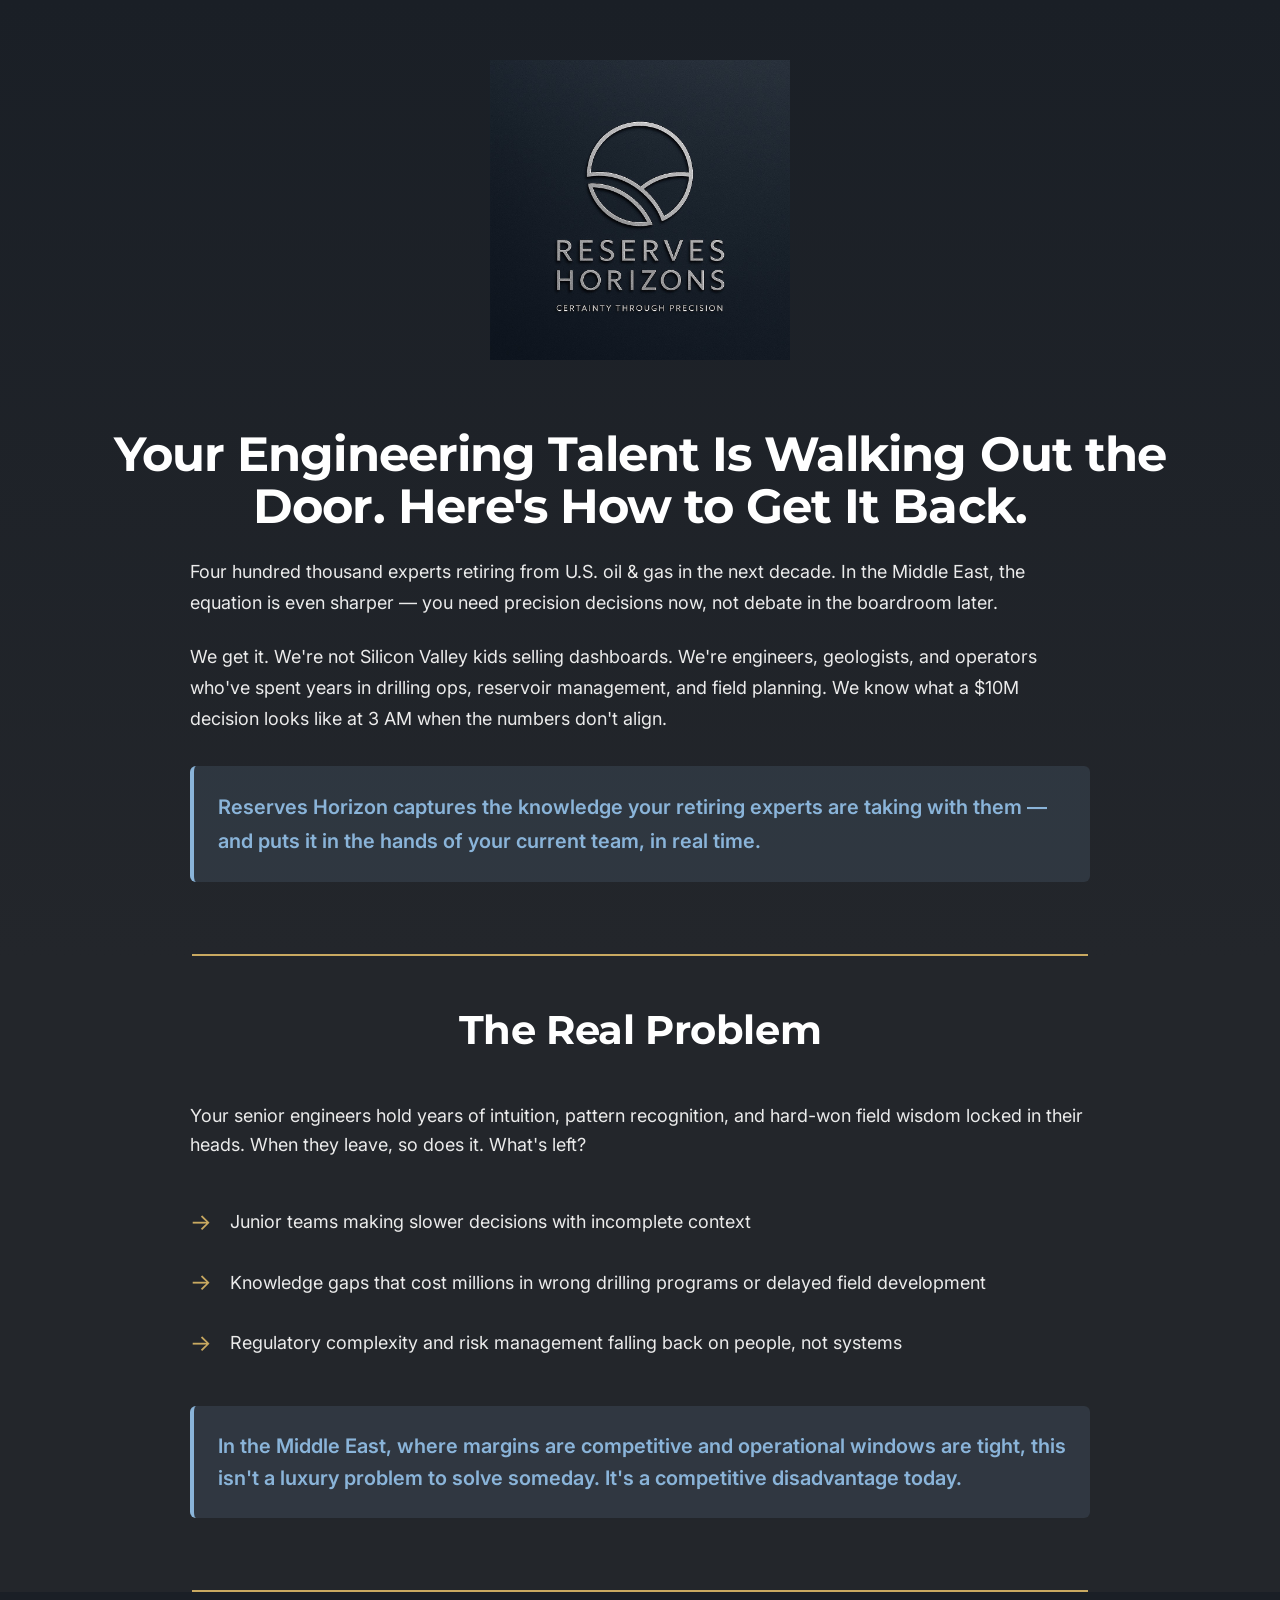
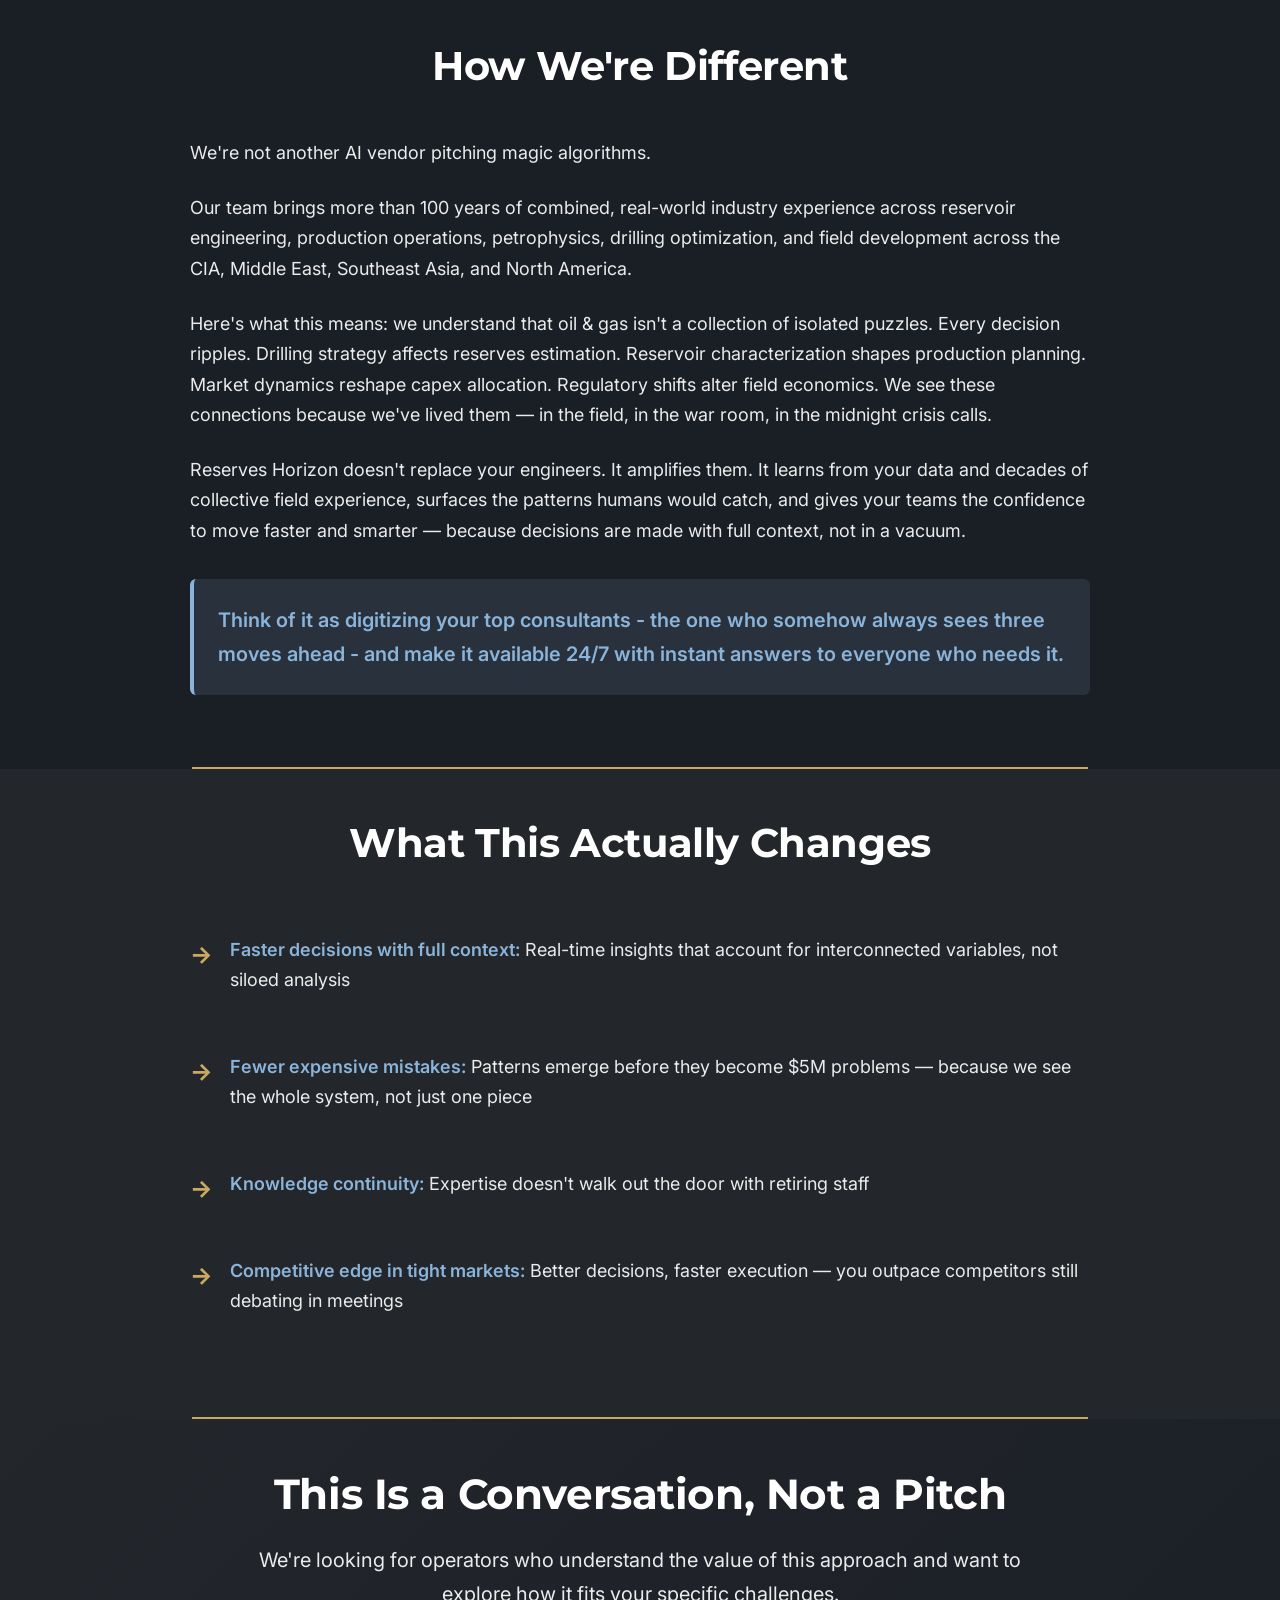
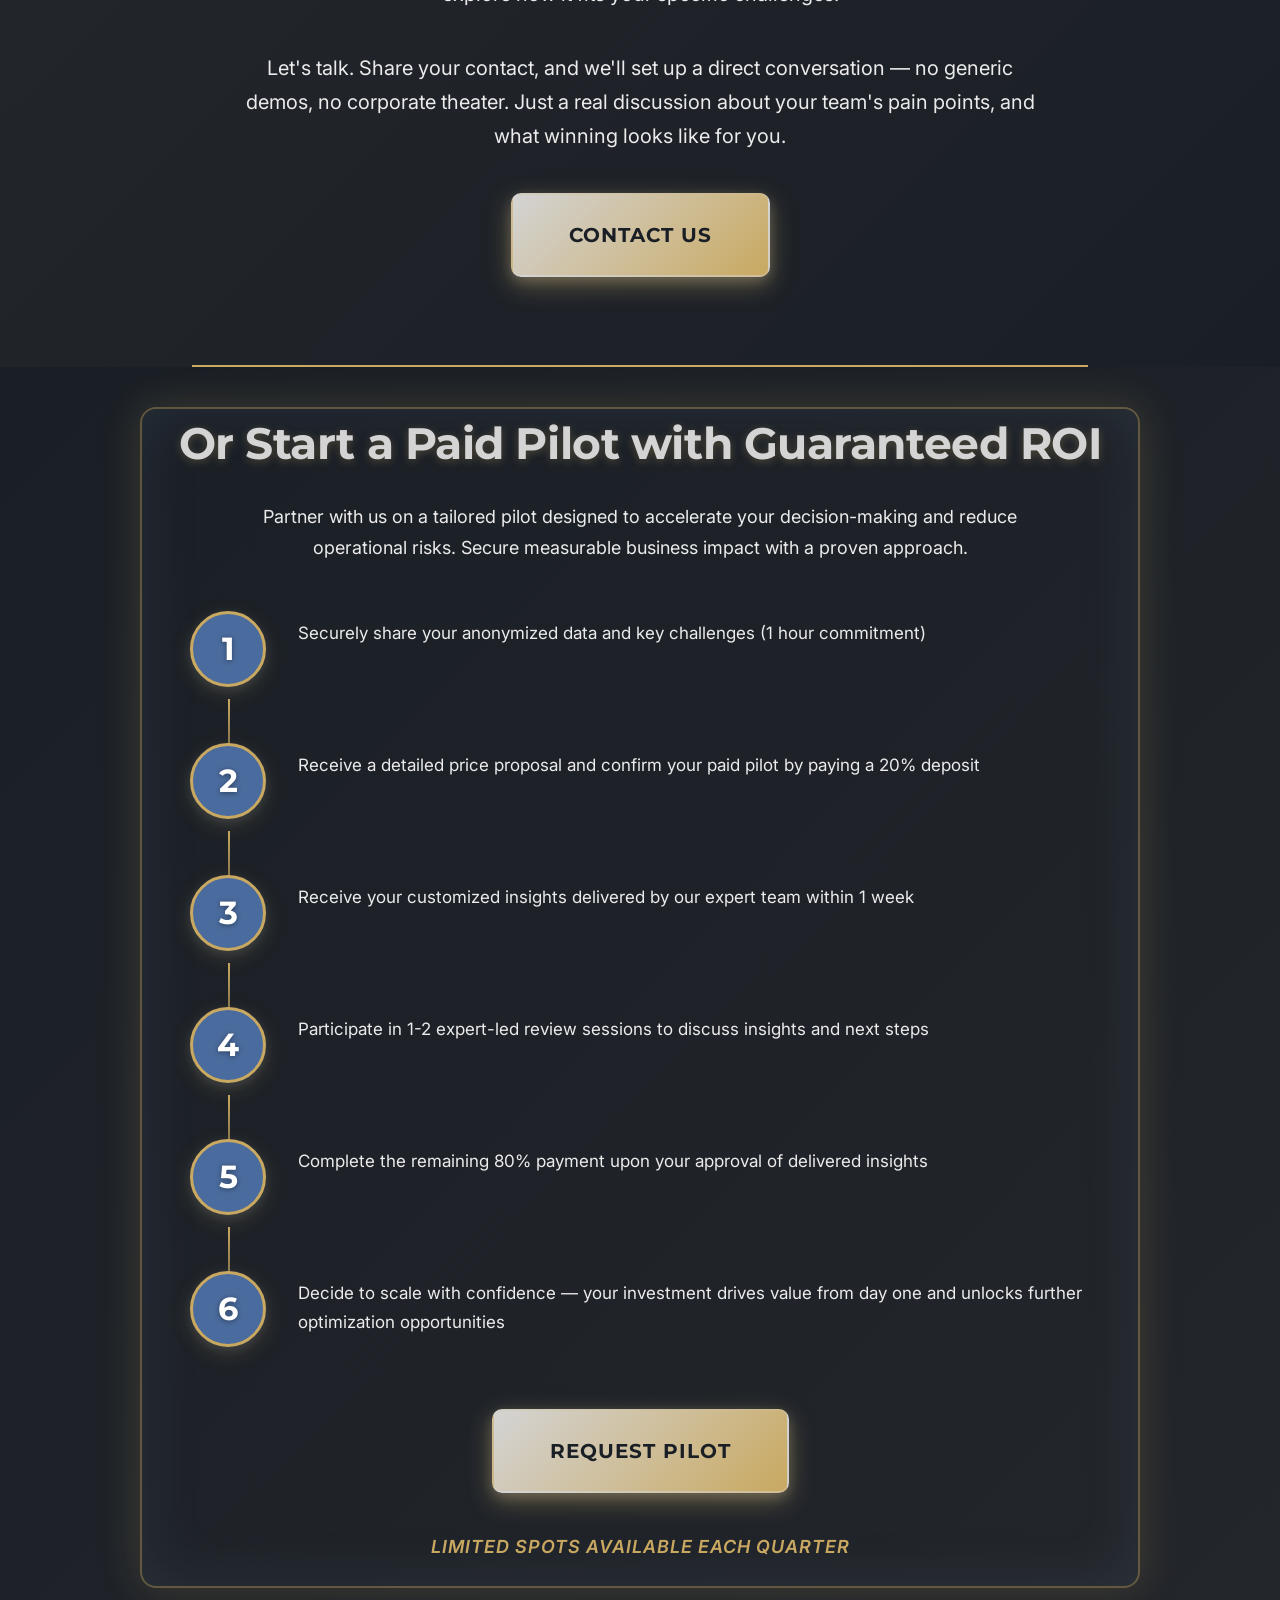
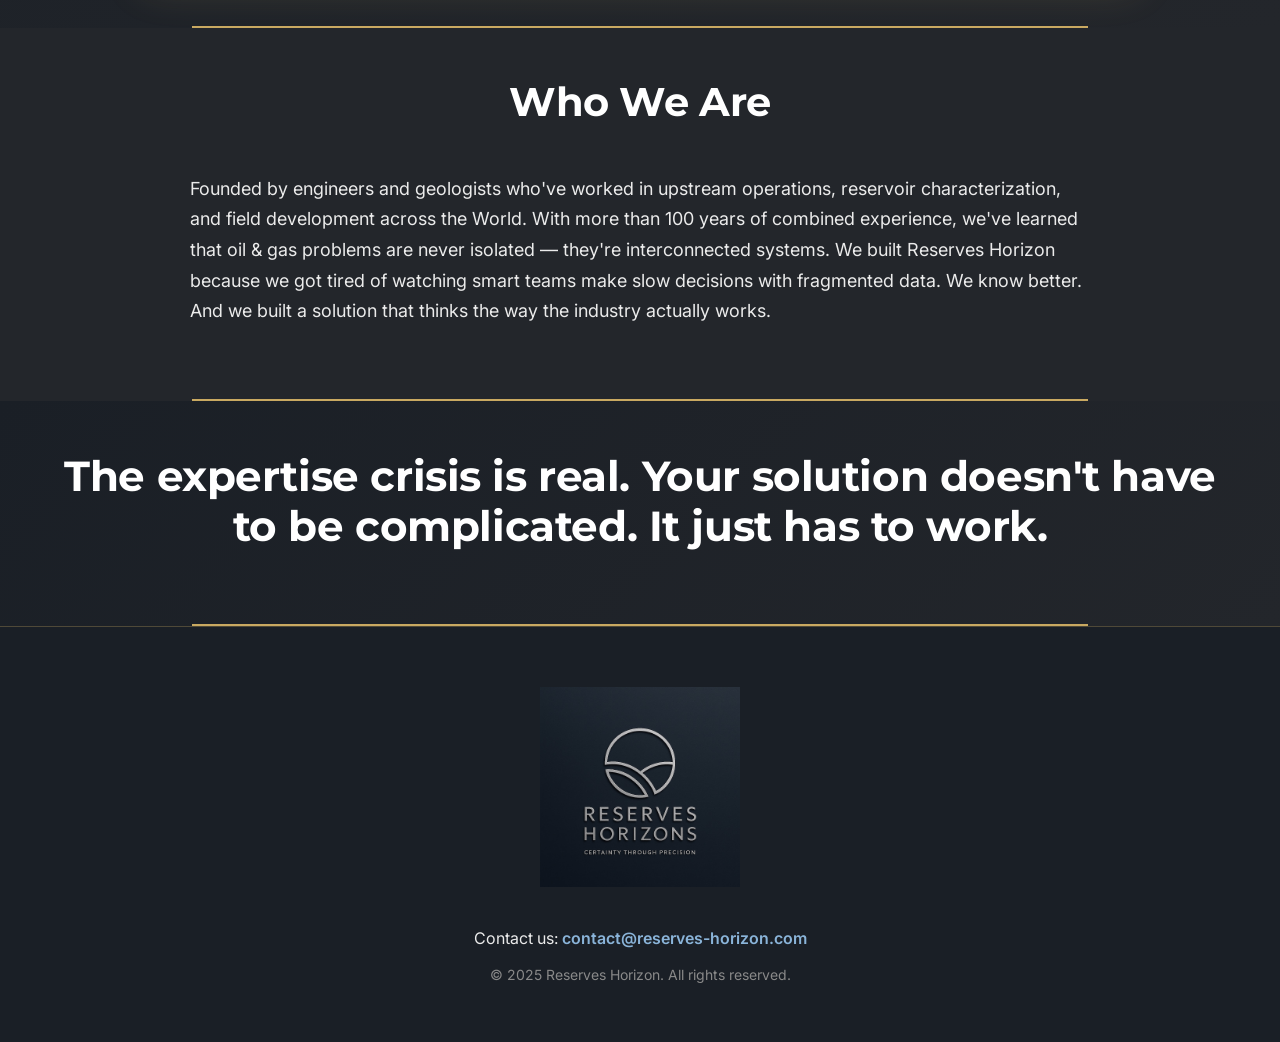
==== index.html @ 3330926c "Add files via upload" ====
<!DOCTYPE html>
<html lang="en">
<head>
    <meta charset="UTF-8">
    <meta name="viewport" content="width=device-width, initial-scale=1.0">
    <meta name="description" content="Reserves Horizon - Capturing retiring expertise for oil &amp; gas teams">
    <title>Reserves Horizon - Your Engineering Talent Is Walking Out the Door</title>
    <link rel="stylesheet" href="style.css">
    <link rel="preconnect" href="https://fonts.googleapis.com">
    <link rel="preconnect" href="https://fonts.gstatic.com" crossorigin>
    <link href="https://fonts.googleapis.com/css2?family=Inter:wght@400;500;600;700&family=Montserrat:wght@400;500;600;700&display=swap" rel="stylesheet">
</head>
<body>
    <!-- Hero Section -->
    <section class="hero">
        <div class="container">
            <div class="logo-container">
                <img src="Logotip_1.jpg" alt="Reserves Horizon Logo" class="logo">
            </div>
            <h1 class="hero-title">Your Engineering Talent Is Walking Out the Door. Here's How to Get It Back.</h1>
            <p class="hero-text">Four hundred thousand experts retiring from U.S. oil &amp; gas in the next decade. In the Middle East, the equation is even sharper — you need precision decisions now, not debate in the boardroom later.</p>
            <p class="hero-text">We get it. We're not Silicon Valley kids selling dashboards. We're engineers, geologists, and operators who've spent years in drilling ops, reservoir management, and field planning. We know what a $10M decision looks like at 3 AM when the numbers don't align.</p>
            <p class="hero-text highlight">Reserves Horizon captures the knowledge your retiring experts are taking with them — and puts it in the hands of your current team, in real time.</p>
        </div>
    </section>

    <!-- The Real Problem Section -->
    <section class="problem-section">
        <div class="container">
            <h2 class="section-title">The Real Problem</h2>
            <div class="problem-content">
                <p class="problem-text">Your senior engineers hold years of intuition, pattern recognition, and hard-won field wisdom locked in their heads. When they leave, so does it. What's left?</p>
                <ul class="problem-list">
    <li><span class="blue-arrow">&#8594;</span> Junior teams making slower decisions with incomplete context</li>
    <li><span class="blue-arrow">&#8594;</span> Knowledge gaps that cost millions in wrong drilling programs or delayed field development</li>
    <li><span class="blue-arrow">&#8594;</span> Regulatory complexity and risk management falling back on people, not systems</li>
</ul>
                <p class="problem-highlight">In the Middle East, where margins are competitive and operational windows are tight, this isn't a luxury problem to solve someday. It's a competitive disadvantage today.</p>
            </div>
        </div>
    </section>

    <!-- How We're Different Section -->
    <section class="difference-section">
        <div class="container">
            <h2 class="section-title">How We're Different</h2>
            <div class="difference-content">
                <p class="difference-text">We're not another AI vendor pitching magic algorithms.</p>
                <p class="difference-text">Our team brings more than 100 years of combined, real-world industry experience across reservoir engineering, production operations, petrophysics, drilling optimization, and field development across the CIA, Middle East, Southeast Asia, and North America.</p>
                <p class="difference-text">Here's what this means: we understand that oil &amp; gas isn't a collection of isolated puzzles. Every decision ripples. Drilling strategy affects reserves estimation. Reservoir characterization shapes production planning. Market dynamics reshape capex allocation. Regulatory shifts alter field economics. We see these connections because we've lived them — in the field, in the war room, in the midnight crisis calls.</p>
                <p class="difference-text">Reserves Horizon doesn't replace your engineers. It amplifies them. It learns from your data and decades of collective field experience, surfaces the patterns humans would catch, and gives your teams the confidence to move faster and smarter — because decisions are made with full context, not in a vacuum.</p>
                <p class="difference-text highlight">Think of it as digitizing your top consultants - the one who somehow always sees three moves ahead - and make it available 24/7 with instant answers to everyone who needs it.</p>
            </div>
        </div>
    </section>

    <!-- What This Changes Section -->
    <section class="changes-section">
        <div class="container">
            <h2 class="section-title">What This Actually Changes</h2>
            <div class="changes-content">
                <ul class="changes-list">
                    <li><strong>Faster decisions with full context:</strong> Real-time insights that account for interconnected variables, not siloed analysis</li>
                    <li><strong>Fewer expensive mistakes:</strong> Patterns emerge before they become $5M problems — because we see the whole system, not just one piece</li>
                    <li><strong>Knowledge continuity:</strong> Expertise doesn't walk out the door with retiring staff</li>
                    <li><strong>Competitive edge in tight markets:</strong> Better decisions, faster execution — you outpace competitors still debating in meetings</li>
                </ul>
            </div>
        </div>
    </section>

    <!-- CTA Section -->
    <section class="cta-section">
        <div class="container">
            <h2 class="cta-title">This Is a Conversation, Not a Pitch</h2>
            <p class="cta-text">We're looking for operators who understand the value of this approach and want to explore how it fits your specific challenges.</p>
            <p class="cta-text">Let's talk. Share your contact, and we'll set up a direct conversation — no generic demos, no corporate theater. Just a real discussion about your team's pain points, and what winning looks like for you.</p>
            <div class="cta-buttons">
                <a href="mailto:contact@reserves-horizon.com?subject=Contact%20Us" class="btn-primary large"><span>CONTACT US</span></a>
            </div>
        </div>
    </section>

    <!-- Pilot Section -->
    <section class="pilot-section">
        <div class="container">
            <h2 class="section-title">Or Start a Paid Pilot with Guaranteed ROI</h2>
            <p class="pilot-intro">Partner with us on a tailored pilot designed to accelerate your decision-making and reduce operational risks. Secure measurable business impact with a proven approach.</p>
            <div class="pilot-steps">
    <div class="step">
        <div class="round-step-icon">
            <span class="step-num">1</span>
        </div>
        <div class="step-content">
            <p class="step-text">Securely share your anonymized data and key challenges (1 hour commitment)</p>
        </div>
    </div>
    <div class="step">
        <div class="round-step-icon">
            <span class="step-num">2</span>
        </div>
        <div class="step-content">
            <p class="step-text">Receive a detailed price proposal and confirm your paid pilot by paying a 20% deposit</p>
        </div>
    </div>
    <div class="step">
        <div class="round-step-icon">
            <span class="step-num">3</span>
        </div>
        <div class="step-content">
            <p class="step-text">Receive your customized insights delivered by our expert team within 1 week</p>
        </div>
    </div>
    <div class="step">
        <div class="round-step-icon">
            <span class="step-num">4</span>
        </div>
        <div class="step-content">
            <p class="step-text">Participate in 1-2 expert-led review sessions to discuss insights and next steps</p>
        </div>
    </div>
    <div class="step">
        <div class="round-step-icon">
            <span class="step-num">5</span>
        </div>
        <div class="step-content">
            <p class="step-text">Complete the remaining 80% payment upon your approval of delivered insights</p>
        </div>
    </div>
    <div class="step">
        <div class="round-step-icon">
            <span class="step-num">6</span>
        </div>
        <div class="step-content">
            <p class="step-text">Decide to scale with confidence — your investment drives value from day one and unlocks further optimization opportunities</p>
        </div>
    </div>
</div>
            <div class="cta-buttons">
                <a href="mailto:contact@reserves-horizon.com?subject=Request%20Pilot" class="btn-primary large request-pilot-btn"><span>REQUEST PILOT</span></a>
            </div>
            <p class="pilot-note">Limited spots available each quarter</p>
        </div>
    </section>

    <!-- Who We Are Section -->
    <section class="trust-section">
        <div class="container">
            <h2 class="section-title">Who We Are</h2>
            <div class="trust-content">
                <p class="trust-text">Founded by engineers and geologists who've worked in upstream operations, reservoir characterization, and field development across the World. With more than 100 years of combined experience, we've learned that oil &amp; gas problems are never isolated — they're interconnected systems. We built Reserves Horizon because we got tired of watching smart teams make slow decisions with fragmented data. We know better. And we built a solution that thinks the way the industry actually works.</p>
            </div>
        </div>
    </section>

    <!-- Final CTA Section -->
    <section class="final-cta-section">
        <div class="container">
            <h2 class="final-cta-title">The expertise crisis is real. Your solution doesn't have to be complicated. It just has to work.</h2>
        </div>
    </section>

    <!-- Footer -->
    <footer class="footer">
        <div class="container">
            <div class="footer-content">
                <div class="footer-logo">
                    <img src="Logotip_1.jpg" alt="Reserves Horizon Logo" class="footer-logo-img">
                </div>
                <div class="footer-contact">
                    <p class="footer-text">Contact us: <a href="mailto:contact@reserves-horizon.com" class="footer-link">contact@reserves-horizon.com</a></p>
                    <p class="footer-copyright">&copy; 2025 Reserves Horizon. All rights reserved.</p>
                </div>
            </div>
        </div>
    </footer>
</body>
</html>
---- style.css ----
:root {
  /* Primitive Color Tokens */
  --color-white: rgba(255, 255, 255, 1);
  --color-black: rgba(0, 0, 0, 1);
  --color-cream-50: rgba(252, 252, 249, 1);
  --color-cream-100: rgba(255, 255, 253, 1);
  --color-gray-200: rgba(245, 245, 245, 1);
  --color-gray-300: rgba(167, 169, 169, 1);
  --color-gray-400: rgba(119, 124, 124, 1);
  --color-slate-500: rgba(98, 108, 113, 1);
  --color-brown-600: rgba(94, 82, 64, 1);
  --color-charcoal-700: rgba(31, 33, 33, 1);
  --color-charcoal-800: rgba(38, 40, 40, 1);
  --color-slate-900: rgba(19, 52, 59, 1);
  --color-teal-300: rgba(50, 184, 198, 1);
  --color-teal-400: rgba(45, 166, 178, 1);
  --color-teal-500: rgba(33, 128, 141, 1);
  --color-teal-600: rgba(29, 116, 128, 1);
  --color-teal-700: rgba(26, 104, 115, 1);
  --color-teal-800: rgba(41, 150, 161, 1);
  --color-red-400: rgba(255, 84, 89, 1);
  --color-red-500: rgba(192, 21, 47, 1);
  --color-orange-400: rgba(230, 129, 97, 1);
  --color-orange-500: rgba(168, 75, 47, 1);

  /* RGB versions for opacity control */
  --color-brown-600-rgb: 94, 82, 64;
  --color-teal-500-rgb: 33, 128, 141;
  --color-slate-900-rgb: 19, 52, 59;
  --color-slate-500-rgb: 98, 108, 113;
  --color-red-500-rgb: 192, 21, 47;
  --color-red-400-rgb: 255, 84, 89;
  --color-orange-500-rgb: 168, 75, 47;
  --color-orange-400-rgb: 230, 129, 97;

  /* Background color tokens (Light Mode) */
  --color-bg-1: rgba(59, 130, 246, 0.08); /* Light blue */
  --color-bg-2: rgba(245, 158, 11, 0.08); /* Light yellow */
  --color-bg-3: rgba(34, 197, 94, 0.08); /* Light green */
  --color-bg-4: rgba(239, 68, 68, 0.08); /* Light red */
  --color-bg-5: rgba(147, 51, 234, 0.08); /* Light purple */
  --color-bg-6: rgba(249, 115, 22, 0.08); /* Light orange */
  --color-bg-7: rgba(236, 72, 153, 0.08); /* Light pink */
  --color-bg-8: rgba(6, 182, 212, 0.08); /* Light cyan */

  /* Semantic Color Tokens (Light Mode) */
  --color-background: var(--color-cream-50);
  --color-surface: var(--color-cream-100);
  --color-text: var(--color-slate-900);
  --color-text-secondary: var(--color-slate-500);
  --color-primary: var(--color-teal-500);
  --color-primary-hover: var(--color-teal-600);
  --color-primary-active: var(--color-teal-700);
  --color-secondary: rgba(var(--color-brown-600-rgb), 0.12);
  --color-secondary-hover: rgba(var(--color-brown-600-rgb), 0.2);
  --color-secondary-active: rgba(var(--color-brown-600-rgb), 0.25);
  --color-border: rgba(var(--color-brown-600-rgb), 0.2);
  --color-btn-primary-text: var(--color-cream-50);
  --color-card-border: rgba(var(--color-brown-600-rgb), 0.12);
  --color-card-border-inner: rgba(var(--color-brown-600-rgb), 0.12);
  --color-error: var(--color-red-500);
  --color-success: var(--color-teal-500);
  --color-warning: var(--color-orange-500);
  --color-info: var(--color-slate-500);
  --color-focus-ring: rgba(var(--color-teal-500-rgb), 0.4);
  --color-select-caret: rgba(var(--color-slate-900-rgb), 0.8);

  /* Common style patterns */
  --focus-ring: 0 0 0 3px var(--color-focus-ring);
  --focus-outline: 2px solid var(--color-primary);
  --status-bg-opacity: 0.15;
  --status-border-opacity: 0.25;
  --select-caret-light: url("data:image/svg+xml,%3Csvg xmlns='http://www.w3.org/2000/svg' width='16' height='16' viewBox='0 0 24 24' fill='none' stroke='%23134252' stroke-width='2' stroke-linecap='round' stroke-linejoin='round'%3E%3Cpolyline points='6 9 12 15 18 9'%3E%3C/polyline%3E%3C/svg%3E");
  --select-caret-dark: url("data:image/svg+xml,%3Csvg xmlns='http://www.w3.org/2000/svg' width='16' height='16' viewBox='0 0 24 24' fill='none' stroke='%23f5f5f5' stroke-width='2' stroke-linecap='round' stroke-linejoin='round'%3E%3Cpolyline points='6 9 12 15 18 9'%3E%3C/polyline%3E%3C/svg%3E");

  /* RGB versions for opacity control */
  --color-success-rgb: 33, 128, 141;
  --color-error-rgb: 192, 21, 47;
  --color-warning-rgb: 168, 75, 47;
  --color-info-rgb: 98, 108, 113;

  /* Typography */
  --font-family-base: "FKGroteskNeue", "Geist", "Inter", -apple-system,
    BlinkMacSystemFont, "Segoe UI", Roboto, sans-serif;
  --font-family-mono: "Berkeley Mono", ui-monospace, SFMono-Regular, Menlo,
    Monaco, Consolas, monospace;
  --font-size-xs: 11px;
  --font-size-sm: 12px;
  --font-size-base: 14px;
  --font-size-md: 14px;
  --font-size-lg: 16px;
  --font-size-xl: 18px;
  --font-size-2xl: 20px;
  --font-size-3xl: 24px;
  --font-size-4xl: 30px;
  --font-weight-normal: 400;
  --font-weight-medium: 500;
  --font-weight-semibold: 550;
  --font-weight-bold: 600;
  --line-height-tight: 1.2;
  --line-height-normal: 1.5;
  --letter-spacing-tight: -0.01em;

  /* Spacing */
  --space-0: 0;
  --space-1: 1px;
  --space-2: 2px;
  --space-4: 4px;
  --space-6: 6px;
  --space-8: 8px;
  --space-10: 10px;
  --space-12: 12px;
  --space-16: 16px;
  --space-20: 20px;
  --space-24: 24px;
  --space-32: 32px;

  /* Border Radius */
  --radius-sm: 6px;
  --radius-base: 8px;
  --radius-md: 10px;
  --radius-lg: 12px;
  --radius-full: 9999px;

  /* Shadows */
  --shadow-xs: 0 1px 2px rgba(0, 0, 0, 0.02);
  --shadow-sm: 0 1px 3px rgba(0, 0, 0, 0.04), 0 1px 2px rgba(0, 0, 0, 0.02);
  --shadow-md: 0 4px 6px -1px rgba(0, 0, 0, 0.04),
    0 2px 4px -1px rgba(0, 0, 0, 0.02);
  --shadow-lg: 0 10px 15px -3px rgba(0, 0, 0, 0.04),
    0 4px 6px -2px rgba(0, 0, 0, 0.02);
  --shadow-inset-sm: inset 0 1px 0 rgba(255, 255, 255, 0.15),
    inset 0 -1px 0 rgba(0, 0, 0, 0.03);

  /* Animation */
  --duration-fast: 150ms;
  --duration-normal: 250ms;
  --ease-standard: cubic-bezier(0.16, 1, 0.3, 1);

  /* Layout */
  --container-sm: 640px;
  --container-md: 768px;
  --container-lg: 1024px;
  --container-xl: 1280px;
}

/* Dark mode colors */
@media (prefers-color-scheme: dark) {
  :root {
    /* RGB versions for opacity control (Dark Mode) */
    --color-gray-400-rgb: 119, 124, 124;
    --color-teal-300-rgb: 50, 184, 198;
    --color-gray-300-rgb: 167, 169, 169;
    --color-gray-200-rgb: 245, 245, 245;

    /* Background color tokens (Dark Mode) */
    --color-bg-1: rgba(29, 78, 216, 0.15); /* Dark blue */
    --color-bg-2: rgba(180, 83, 9, 0.15); /* Dark yellow */
    --color-bg-3: rgba(21, 128, 61, 0.15); /* Dark green */
    --color-bg-4: rgba(185, 28, 28, 0.15); /* Dark red */
    --color-bg-5: rgba(107, 33, 168, 0.15); /* Dark purple */
    --color-bg-6: rgba(194, 65, 12, 0.15); /* Dark orange */
    --color-bg-7: rgba(190, 24, 93, 0.15); /* Dark pink */
    --color-bg-8: rgba(8, 145, 178, 0.15); /* Dark cyan */

    /* Semantic Color Tokens (Dark Mode) */
    --color-background: var(--color-charcoal-700);
    --color-surface: var(--color-charcoal-800);
    --color-text: var(--color-gray-200);
    --color-text-secondary: rgba(var(--color-gray-300-rgb), 0.7);
    --color-primary: var(--color-teal-300);
    --color-primary-hover: var(--color-teal-400);
    --color-primary-active: var(--color-teal-800);
    --color-secondary: rgba(var(--color-gray-400-rgb), 0.15);
    --color-secondary-hover: rgba(var(--color-gray-400-rgb), 0.25);
    --color-secondary-active: rgba(var(--color-gray-400-rgb), 0.3);
    --color-border: rgba(var(--color-gray-400-rgb), 0.3);
    --color-error: var(--color-red-400);
    --color-success: var(--color-teal-300);
    --color-warning: var(--color-orange-400);
    --color-info: var(--color-gray-300);
    --color-focus-ring: rgba(var(--color-teal-300-rgb), 0.4);
    --color-btn-primary-text: var(--color-slate-900);
    --color-card-border: rgba(var(--color-gray-400-rgb), 0.2);
    --color-card-border-inner: rgba(var(--color-gray-400-rgb), 0.15);
    --shadow-inset-sm: inset 0 1px 0 rgba(255, 255, 255, 0.1),
      inset 0 -1px 0 rgba(0, 0, 0, 0.15);
    --button-border-secondary: rgba(var(--color-gray-400-rgb), 0.2);
    --color-border-secondary: rgba(var(--color-gray-400-rgb), 0.2);
    --color-select-caret: rgba(var(--color-gray-200-rgb), 0.8);

    /* Common style patterns - updated for dark mode */
    --focus-ring: 0 0 0 3px var(--color-focus-ring);
    --focus-outline: 2px solid var(--color-primary);
    --status-bg-opacity: 0.15;
    --status-border-opacity: 0.25;
    --select-caret-light: url("data:image/svg+xml,%3Csvg xmlns='http://www.w3.org/2000/svg' width='16' height='16' viewBox='0 0 24 24' fill='none' stroke='%23134252' stroke-width='2' stroke-linecap='round' stroke-linejoin='round'%3E%3Cpolyline points='6 9 12 15 18 9'%3E%3C/polyline%3E%3C/svg%3E");
    --select-caret-dark: url("data:image/svg+xml,%3Csvg xmlns='http://www.w3.org/2000/svg' width='16' height='16' viewBox='0 0 24 24' fill='none' stroke='%23f5f5f5' stroke-width='2' stroke-linecap='round' stroke-linejoin='round'%3E%3Cpolyline points='6 9 12 15 18 9'%3E%3C/polyline%3E%3C/svg%3E");

    /* RGB versions for dark mode */
    --color-success-rgb: var(--color-teal-300-rgb);
    --color-error-rgb: var(--color-red-400-rgb);
    --color-warning-rgb: var(--color-orange-400-rgb);
    --color-info-rgb: var(--color-gray-300-rgb);
  }
}

/* Data attribute for manual theme switching */
[data-color-scheme="dark"] {
  /* RGB versions for opacity control (dark mode) */
  --color-gray-400-rgb: 119, 124, 124;
  --color-teal-300-rgb: 50, 184, 198;
  --color-gray-300-rgb: 167, 169, 169;
  --color-gray-200-rgb: 245, 245, 245;

  /* Colorful background palette - Dark Mode */
  --color-bg-1: rgba(29, 78, 216, 0.15); /* Dark blue */
  --color-bg-2: rgba(180, 83, 9, 0.15); /* Dark yellow */
  --color-bg-3: rgba(21, 128, 61, 0.15); /* Dark green */
  --color-bg-4: rgba(185, 28, 28, 0.15); /* Dark red */
  --color-bg-5: rgba(107, 33, 168, 0.15); /* Dark purple */
  --color-bg-6: rgba(194, 65, 12, 0.15); /* Dark orange */
  --color-bg-7: rgba(190, 24, 93, 0.15); /* Dark pink */
  --color-bg-8: rgba(8, 145, 178, 0.15); /* Dark cyan */

  /* Semantic Color Tokens (Dark Mode) */
  --color-background: var(--color-charcoal-700);
  --color-surface: var(--color-charcoal-800);
  --color-text: var(--color-gray-200);
  --color-text-secondary: rgba(var(--color-gray-300-rgb), 0.7);
  --color-primary: var(--color-teal-300);
  --color-primary-hover: var(--color-teal-400);
  --color-primary-active: var(--color-teal-800);
  --color-secondary: rgba(var(--color-gray-400-rgb), 0.15);
  --color-secondary-hover: rgba(var(--color-gray-400-rgb), 0.25);
  --color-secondary-active: rgba(var(--color-gray-400-rgb), 0.3);
  --color-border: rgba(var(--color-gray-400-rgb), 0.3);
  --color-error: var(--color-red-400);
  --color-success: var(--color-teal-300);
  --color-warning: var(--color-orange-400);
  --color-info: var(--color-gray-300);
  --color-focus-ring: rgba(var(--color-teal-300-rgb), 0.4);
  --color-btn-primary-text: var(--color-slate-900);
  --color-card-border: rgba(var(--color-gray-400-rgb), 0.15);
  --color-card-border-inner: rgba(var(--color-gray-400-rgb), 0.15);
  --shadow-inset-sm: inset 0 1px 0 rgba(255, 255, 255, 0.1),
    inset 0 -1px 0 rgba(0, 0, 0, 0.15);
  --color-border-secondary: rgba(var(--color-gray-400-rgb), 0.2);
  --color-select-caret: rgba(var(--color-gray-200-rgb), 0.8);

  /* Common style patterns - updated for dark mode */
  --focus-ring: 0 0 0 3px var(--color-focus-ring);
  --focus-outline: 2px solid var(--color-primary);
  --status-bg-opacity: 0.15;
  --status-border-opacity: 0.25;
  --select-caret-light: url("data:image/svg+xml,%3Csvg xmlns='http://www.w3.org/2000/svg' width='16' height='16' viewBox='0 0 24 24' fill='none' stroke='%23134252' stroke-width='2' stroke-linecap='round' stroke-linejoin='round'%3E%3Cpolyline points='6 9 12 15 18 9'%3E%3C/polyline%3E%3C/svg%3E");
  --select-caret-dark: url("data:image/svg+xml,%3Csvg xmlns='http://www.w3.org/2000/svg' width='16' height='16' viewBox='0 0 24 24' fill='none' stroke='%23f5f5f5' stroke-width='2' stroke-linecap='round' stroke-linejoin='round'%3E%3Cpolyline points='6 9 12 15 18 9'%3E%3C/polyline%3E%3C/svg%3E");

  /* RGB versions for dark mode */
  --color-success-rgb: var(--color-teal-300-rgb);
  --color-error-rgb: var(--color-red-400-rgb);
  --color-warning-rgb: var(--color-orange-400-rgb);
  --color-info-rgb: var(--color-gray-300-rgb);
}

[data-color-scheme="light"] {
  /* RGB versions for opacity control (light mode) */
  --color-brown-600-rgb: 94, 82, 64;
  --color-teal-500-rgb: 33, 128, 141;
  --color-slate-900-rgb: 19, 52, 59;

  /* Semantic Color Tokens (Light Mode) */
  --color-background: var(--color-cream-50);
  --color-surface: var(--color-cream-100);
  --color-text: var(--color-slate-900);
  --color-text-secondary: var(--color-slate-500);
  --color-primary: var(--color-teal-500);
  --color-primary-hover: var(--color-teal-600);
  --color-primary-active: var(--color-teal-700);
  --color-secondary: rgba(var(--color-brown-600-rgb), 0.12);
  --color-secondary-hover: rgba(var(--color-brown-600-rgb), 0.2);
  --color-secondary-active: rgba(var(--color-brown-600-rgb), 0.25);
  --color-border: rgba(var(--color-brown-600-rgb), 0.2);
  --color-btn-primary-text: var(--color-cream-50);
  --color-card-border: rgba(var(--color-brown-600-rgb), 0.12);
  --color-card-border-inner: rgba(var(--color-brown-600-rgb), 0.12);
  --color-error: var(--color-red-500);
  --color-success: var(--color-teal-500);
  --color-warning: var(--color-orange-500);
  --color-info: var(--color-slate-500);
  --color-focus-ring: rgba(var(--color-teal-500-rgb), 0.4);

  /* RGB versions for light mode */
  --color-success-rgb: var(--color-teal-500-rgb);
  --color-error-rgb: var(--color-red-500-rgb);
  --color-warning-rgb: var(--color-orange-500-rgb);
  --color-info-rgb: var(--color-slate-500-rgb);
}

/* Base styles */
html {
  font-size: var(--font-size-base);
  font-family: var(--font-family-base);
  line-height: var(--line-height-normal);
  color: var(--color-text);
  background-color: var(--color-background);
  -webkit-font-smoothing: antialiased;
  box-sizing: border-box;
}

body {
  margin: 0;
  padding: 0;
}

*,
*::before,
*::after {
  box-sizing: inherit;
}

/* Typography */
h1,
h2,
h3,
h4,
h5,
h6 {
  margin: 0;
  font-weight: var(--font-weight-semibold);
  line-height: var(--line-height-tight);
  color: var(--color-text);
  letter-spacing: var(--letter-spacing-tight);
}

h1 {
  font-size: var(--font-size-4xl);
}
h2 {
  font-size: var(--font-size-3xl);
}
h3 {
  font-size: var(--font-size-2xl);
}
h4 {
  font-size: var(--font-size-xl);
}
h5 {
  font-size: var(--font-size-lg);
}
h6 {
  font-size: var(--font-size-md);
}

p {
  margin: 0 0 var(--space-16) 0;
}

a {
  color: var(--color-primary);
  text-decoration: none;
  transition: color var(--duration-fast) var(--ease-standard);
}

a:hover {
  color: var(--color-primary-hover);
}

code,
pre {
  font-family: var(--font-family-mono);
  font-size: calc(var(--font-size-base) * 0.95);
  background-color: var(--color-secondary);
  border-radius: var(--radius-sm);
}

code {
  padding: var(--space-1) var(--space-4);
}

pre {
  padding: var(--space-16);
  margin: var(--space-16) 0;
  overflow: auto;
  border: 1px solid var(--color-border);
}

pre code {
  background: none;
  padding: 0;
}

/* Buttons */
.btn {
  display: inline-flex;
  align-items: center;
  justify-content: center;
  padding: var(--space-8) var(--space-16);
  border-radius: var(--radius-base);
  font-size: var(--font-size-base);
  font-weight: 500;
  line-height: 1.5;
  cursor: pointer;
  transition: all var(--duration-normal) var(--ease-standard);
  border: none;
  text-decoration: none;
  position: relative;
}

.btn:focus-visible {
  outline: none;
  box-shadow: var(--focus-ring);
}

.btn--primary {
  background: var(--color-primary);
  color: var(--color-btn-primary-text);
}

.btn--primary:hover {
  background: var(--color-primary-hover);
}

.btn--primary:active {
  background: var(--color-primary-active);
}

.btn--secondary {
  background: var(--color-secondary);
  color: var(--color-text);
}

.btn--secondary:hover {
  background: var(--color-secondary-hover);
}

.btn--secondary:active {
  background: var(--color-secondary-active);
}

.btn--outline {
  background: transparent;
  border: 1px solid var(--color-border);
  color: var(--color-text);
}

.btn--outline:hover {
  background: var(--color-secondary);
}

.btn--sm {
  padding: var(--space-4) var(--space-12);
  font-size: var(--font-size-sm);
  border-radius: var(--radius-sm);
}

.btn--lg {
  padding: var(--space-10) var(--space-20);
  font-size: var(--font-size-lg);
  border-radius: var(--radius-md);
}

.btn--full-width {
  width: 100%;
}

.btn:disabled {
  opacity: 0.5;
  cursor: not-allowed;
}

/* Form elements */
.form-control {
  display: block;
  width: 100%;
  padding: var(--space-8) var(--space-12);
  font-size: var(--font-size-md);
  line-height: 1.5;
  color: var(--color-text);
  background-color: var(--color-surface);
  border: 1px solid var(--color-border);
  border-radius: var(--radius-base);
  transition: border-color var(--duration-fast) var(--ease-standard),
    box-shadow var(--duration-fast) var(--ease-standard);
}

textarea.form-control {
  font-family: var(--font-family-base);
  font-size: var(--font-size-base);
}

select.form-control {
  padding: var(--space-8) var(--space-12);
  -webkit-appearance: none;
  -moz-appearance: none;
  appearance: none;
  background-image: var(--select-caret-light);
  background-repeat: no-repeat;
  background-position: right var(--space-12) center;
  background-size: 16px;
  padding-right: var(--space-32);
}

/* Add a dark mode specific caret */
@media (prefers-color-scheme: dark) {
  select.form-control {
    background-image: var(--select-caret-dark);
  }
}

/* Also handle data-color-scheme */
[data-color-scheme="dark"] select.form-control {
  background-image: var(--select-caret-dark);
}

[data-color-scheme="light"] select.form-control {
  background-image: var(--select-caret-light);
}

.form-control:focus {
  border-color: var(--color-primary);
  outline: var(--focus-outline);
}

.form-label {
  display: block;
  margin-bottom: var(--space-8);
  font-weight: var(--font-weight-medium);
  font-size: var(--font-size-sm);
}

.form-group {
  margin-bottom: var(--space-16);
}

/* Card component */
.card {
  background-color: var(--color-surface);
  border-radius: var(--radius-lg);
  border: 1px solid var(--color-card-border);
  box-shadow: var(--shadow-sm);
  overflow: hidden;
  transition: box-shadow var(--duration-normal) var(--ease-standard);
}

.card:hover {
  box-shadow: var(--shadow-md);
}

.card__body {
  padding: var(--space-16);
}

.card__header,
.card__footer {
  padding: var(--space-16);
  border-bottom: 1px solid var(--color-card-border-inner);
}

/* Status indicators - simplified with CSS variables */
.status {
  display: inline-flex;
  align-items: center;
  padding: var(--space-6) var(--space-12);
  border-radius: var(--radius-full);
  font-weight: var(--font-weight-medium);
  font-size: var(--font-size-sm);
}

.status--success {
  background-color: rgba(
    var(--color-success-rgb, 33, 128, 141),
    var(--status-bg-opacity)
  );
  color: var(--color-success);
  border: 1px solid
    rgba(var(--color-success-rgb, 33, 128, 141), var(--status-border-opacity));
}

.status--error {
  background-color: rgba(
    var(--color-error-rgb, 192, 21, 47),
    var(--status-bg-opacity)
  );
  color: var(--color-error);
  border: 1px solid
    rgba(var(--color-error-rgb, 192, 21, 47), var(--status-border-opacity));
}

.status--warning {
  background-color: rgba(
    var(--color-warning-rgb, 168, 75, 47),
    var(--status-bg-opacity)
  );
  color: var(--color-warning);
  border: 1px solid
    rgba(var(--color-warning-rgb, 168, 75, 47), var(--status-border-opacity));
}

.status--info {
  background-color: rgba(
    var(--color-info-rgb, 98, 108, 113),
    var(--status-bg-opacity)
  );
  color: var(--color-info);
  border: 1px solid
    rgba(var(--color-info-rgb, 98, 108, 113), var(--status-border-opacity));
}

/* Container layout */
.container {
  width: 100%;
  margin-right: auto;
  margin-left: auto;
  padding-right: var(--space-16);
  padding-left: var(--space-16);
}

@media (min-width: 640px) {
  .container {
    max-width: var(--container-sm);
  }
}
@media (min-width: 768px) {
  .container {
    max-width: var(--container-md);
  }
}
@media (min-width: 1024px) {
  .container {
    max-width: var(--container-lg);
  }
}
@media (min-width: 1280px) {
  .container {
    max-width: var(--container-xl);
  }
}

/* Utility classes */
.flex {
  display: flex;
}
.flex-col {
  flex-direction: column;
}
.items-center {
  align-items: center;
}
.justify-center {
  justify-content: center;
}
.justify-between {
  justify-content: space-between;
}
.gap-4 {
  gap: var(--space-4);
}
.gap-8 {
  gap: var(--space-8);
}
.gap-16 {
  gap: var(--space-16);
}

.m-0 {
  margin: 0;
}
.mt-8 {
  margin-top: var(--space-8);
}
.mb-8 {
  margin-bottom: var(--space-8);
}
.mx-8 {
  margin-left: var(--space-8);
  margin-right: var(--space-8);
}
.my-8 {
  margin-top: var(--space-8);
  margin-bottom: var(--space-8);
}

.p-0 {
  padding: 0;
}
.py-8 {
  padding-top: var(--space-8);
  padding-bottom: var(--space-8);
}
.px-8 {
  padding-left: var(--space-8);
  padding-right: var(--space-8);
}
.py-16 {
  padding-top: var(--space-16);
  padding-bottom: var(--space-16);
}
.px-16 {
  padding-left: var(--space-16);
  padding-right: var(--space-16);
}

.block {
  display: block;
}
.hidden {
  display: none;
}

/* Accessibility */
.sr-only {
  position: absolute;
  width: 1px;
  height: 1px;
  padding: 0;
  margin: -1px;
  overflow: hidden;
  clip: rect(0, 0, 0, 0);
  white-space: nowrap;
  border-width: 0;
}

:focus-visible {
  outline: var(--focus-outline);
  outline-offset: 2px;
}

/* Dark mode specifics */
[data-color-scheme="dark"] .btn--outline {
  border: 1px solid var(--color-border-secondary);
}

@font-face {
  font-family: 'FKGroteskNeue';
  src: url('https://r2cdn.perplexity.ai/fonts/FKGroteskNeue.woff2')
    format('woff2');
}

/* END PERPLEXITY DESIGN SYSTEM */
/* Reset and Base Styles */
* {
    margin: 0;
    padding: 0;
    box-sizing: border-box;
}

html {
    scroll-behavior: smooth;
}

body {
    font-family: 'Inter', 'Montserrat', Arial, Helvetica, sans-serif;
    font-size: 16px;
    line-height: 1.6;
    color: #e8e8e8;
    background-color: #1a1f26;
    -webkit-font-smoothing: antialiased;
    -moz-osx-font-smoothing: grayscale;
}

/* Container */
.container {
    max-width: 1200px;
    margin: 0 auto;
    padding: 0 24px;
}

/* Typography */
h1, h2, h3, h4, h5, h6 {
    font-family: 'Montserrat', 'Inter', Arial, Helvetica, sans-serif;
    font-weight: 700;
    line-height: 1.2;
    color: #ffffff;
}

/* Buttons */
.btn-primary {
    display: inline-block;
    padding: 18px 40px;
    background: linear-gradient(135deg, #d4d4d4 0%, #c9a961 100%);
    color: #1a1f26;
    font-family: 'Montserrat', sans-serif;
    font-size: 17px;
    font-weight: 700;
    text-decoration: none;
    border-radius: 8px;
    transition: all 0.4s ease;
    border: 2px solid rgba(212, 212, 212, 0.3);
    cursor: pointer;
    text-align: center;
    text-transform: uppercase;
    letter-spacing: 0.5px;
    box-shadow: 0 8px 24px rgba(201, 169, 97, 0.4), 0 4px 12px rgba(212, 212, 212, 0.2);
    position: relative;
    overflow: hidden;
}

.btn-primary::before {
    content: '';
    position: absolute;
    top: 0;
    left: -100%;
    width: 100%;
    height: 100%;
    background: linear-gradient(135deg, #ffffff 0%, #d4d4d4 100%);
    transition: left 0.5s ease;
}

.btn-primary:hover::before {
    left: 0;
}

.btn-primary:hover {
    transform: translateY(-3px) scale(1.02);
    box-shadow: 0 12px 32px rgba(201, 169, 97, 0.5), 0 6px 16px rgba(212, 212, 212, 0.3);
    border-color: rgba(255, 255, 255, 0.5);
}

.btn-primary span {
    position: relative;
    z-index: 1;
}

.btn-primary.large {
    padding: 24px 56px;
    font-size: 20px;
    border-radius: 10px;
    letter-spacing: 1px;
    display: inline-flex;
    justify-content: center;
    align-items: center;
    margin: 0 auto;
    max-width: 300px;
}
.request-pilot-btn {
    margin: 0 auto;
    display: inline-flex;
    justify-content: center;
    align-items: center;
    max-width: 300px;
}

.pilot-section .cta-buttons {
    display: flex;
    justify-content: center;
    align-items: center;
}


/* Hero Section */
.hero {
    padding: 60px 0 50px;
    text-align: center;
    background: linear-gradient(180deg, #1a1f26 0%, #23262b 100%);
    position: relative;
}

.hero::after {
    content: '';
    position: absolute;
    bottom: 0;
    left: 15%;
    right: 15%;
    height: 2px;
    background-color: #c9a961;
}

.logo-container {
    margin-bottom: 60px;
}

.logo {
    max-width: 300px;
    height: auto;
    width: 100%;
}

.hero-title {
    font-size: 48px;
    font-weight: 700;
    margin-bottom: 24px;
    letter-spacing: -0.02em;
    line-height: 1.1;
}

.hero-text {
    font-size: 18px;
    color: #ebebeb;
    max-width: 900px;
    margin: 0 auto 24px;
    line-height: 1.7;
    text-align: left;
}

.hero-text.highlight {
    font-size: 20px;
    color: #8ab4d9;
    font-weight: 600;
    margin-top: 32px;
    padding: 24px;
    background-color: rgba(138, 180, 217, 0.12);
    border-left: 4px solid #8ab4d9;
    border-radius: 6px;
}

.cta-container {
    margin-top: 40px;
}

/* Problem Section */
.problem-section {
    padding: 50px 0;
    background-color: #23262b;
    position: relative;
}

.problem-section::after {
    content: '';
    position: absolute;
    bottom: 0;
    left: 15%;
    right: 15%;
    height: 2px;
    background-color: #c9a961;
}

.section-title {
    font-size: 40px;
    text-align: center;
    margin-bottom: 48px;
    color: #ffffff;
}

.pilot-section .section-title {
    color: #d4d4d4;
    text-shadow: 0 2px 8px rgba(201, 169, 97, 0.3);
    font-size: 44px;
    margin-bottom: 32px;
}

.problem-content {
    max-width: 900px;
    margin: 0 auto;
}

.problem-text {
    font-size: 18px;
    margin-bottom: 24px;
    color: #ebebeb;
}

.problem-list {
    list-style: none;
    margin: 32px 0;
    padding: 0;
}

.problem-list li {
    font-size: 18px;
    padding: 16px 0 16px 40px;
    position: relative;
    color: #ebebeb;
    line-height: 1.6;
}

.problem-list li {
    display: flex;
    align-items: center;
    font-size: 18px;
    padding: 16px 0 16px 0;
    position: relative;
    color: #ebebeb;
    line-height: 1.6;
}
.problem-list .blue-arrow {
    display: flex;
    align-items: center;
    color: #c9a961;
    font-size: 23px;
    margin-right: 18px;
    line-height: 1;
    flex-shrink: 0;
}
.problem-list li strong {
    color: #8ab4d9;
    font-weight: 600;
}

.problem-highlight {
    font-size: 20px;
    color: #8ab4d9;
    font-weight: 600;
    margin: 32px 0 24px;
    padding: 24px;
    background-color: rgba(138, 180, 217, 0.12);
    border-left: 4px solid #8ab4d9;
    border-radius: 6px;
}

.problem-stat {
    font-size: 18px;
    color: #ebebeb;
    padding: 24px;
    background-color: rgba(255, 255, 255, 0.05);
    border-radius: 6px;
    font-style: italic;
}

/* Difference Section */
.difference-section {
    padding: 50px 0;
    background-color: #1a1f26;
    position: relative;
}

.difference-section::after {
    content: '';
    position: absolute;
    bottom: 0;
    left: 15%;
    right: 15%;
    height: 2px;
    background-color: #c9a961;
}

.difference-content {
    max-width: 900px;
    margin: 0 auto;
}

.difference-text {
    font-size: 18px;
    color: #ebebeb;
    margin-bottom: 24px;
    line-height: 1.7;
    text-align: left;
}

.difference-text.highlight {
    font-size: 20px;
    color: #8ab4d9;
    font-weight: 600;
    margin-top: 32px;
    padding: 24px;
    background-color: rgba(138, 180, 217, 0.12);
    border-left: 4px solid #8ab4d9;
    border-radius: 6px;
}

/* Changes Section */
.changes-section {
    padding: 50px 0;
    background-color: #23262b;
    position: relative;
}

.changes-section::after {
    content: '';
    position: absolute;
    bottom: 0;
    left: 15%;
    right: 15%;
    height: 2px;
    background-color: #c9a961;
}

.changes-content {
    max-width: 900px;
    margin: 0 auto;
}

.changes-list {
    list-style: none;
    margin: 32px 0;
    padding: 0;
    max-width: 900px;
    margin-left: auto;
    margin-right: auto;
}

.changes-list li {
    font-size: 18px;
    padding: 20px 0 20px 40px;
    position: relative;
    color: #ebebeb;
    line-height: 1.7;
    margin-bottom: 16px;
}

.changes-list li::before {
    content: "→";
    position: absolute;
    left: 0;
    color: #c9a961;
    font-size: 24px;
    font-weight: bold;
}

.changes-list li strong {
    color: #8ab4d9;
    font-weight: 600;
}

/* CTA Section */
.cta-section {
    padding: 50px 0;
    background: linear-gradient(135deg, #23262b 0%, #1a1f26 100%);
    text-align: center;
    position: relative;
}

.cta-section::after {
    content: '';
    position: absolute;
    bottom: 0;
    left: 15%;
    right: 15%;
    height: 2px;
    background-color: #c9a961;
}

.cta-title {
    font-size: 42px;
    margin-bottom: 24px;
    color: #ffffff;
}

.cta-text {
    font-size: 20px;
    color: #ebebeb;
    max-width: 800px;
    margin: 0 auto 40px;
    line-height: 1.7;
}

.cta-buttons {
    margin: 40px 0;
    display: flex;
    justify-content: center;
    align-items: center;
}

.cta-note {
    font-size: 16px;
    color: #8ab4d9;
    font-style: italic;
    margin-top: 24px;
}

/* Pilot Section */
.pilot-section {
    padding: 50px 0;
    background: linear-gradient(135deg, #1a1f26 0%, #23262b 100%);
    position: relative;
}

.pilot-section::after {
    content: '';
    position: absolute;
    bottom: 0;
    left: 15%;
    right: 15%;
    height: 2px;
    background-color: #c9a961;
    z-index: 2;
}

.pilot-section::before {
    content: '';
    position: absolute;
    top: 40px;
    left: 50%;
    transform: translateX(-50%);
    width: 90%;
    max-width: 1000px;
    height: calc(100% - 80px);
    border: 2px solid rgba(201, 169, 97, 0.4);
    border-radius: 16px;
    box-shadow: 0 0 40px rgba(201, 169, 97, 0.2), inset 0 0 60px rgba(138, 180, 217, 0.1);
    pointer-events: none;
    z-index: 0;
}

.pilot-section .container {
    position: relative;
    z-index: 1;
}

.pilot-intro {
    font-size: 18px;
    color: #ebebeb;
    max-width: 800px;
    margin: 0 auto 48px;
    text-align: center;
    line-height: 1.7;
}

.pilot-steps {
    max-width: 900px;
    margin: 0 auto 48px;
}

.pilot-note {
    font-size: 18px;
    color: #c9a961;
    font-style: italic;
    text-align: center;
    margin-top: 32px;
    font-weight: 600;
    text-transform: uppercase;
    letter-spacing: 1px;
}

.step {
    display: flex;
    gap: 32px;
    margin-bottom: 56px;
    position: relative;
}

.step:not(:last-child)::after {
    content: "";
    position: absolute;
    left: 38px;
    top: 88px;
    width: 2px;
    height: calc(100% + 20px);
    background: linear-gradient(180deg, #c9a961 0%, rgba(201, 169, 97, 0.2) 100%);
}

.round-step-icon {
    width: 76px;
    height: 76px;
    border-radius: 50%;
    background: #4a6b9d;
    border: 3px solid #c9a961;
    display: flex;
    align-items: center;
    justify-content: center;
    box-shadow: 0 6px 20px rgba(201, 169, 97, 0.18), 0 3px 10px rgba(138, 180, 217, 0.13);
    margin-right: 0;
    position: relative;
}
.step-num {
    font-size: 2.3rem;
    font-family: 'Montserrat', 'Inter', Arial, Helvetica, sans-serif;
    color: #fff;
    font-weight: 700;
    text-shadow: 0 1px 5px rgba(0, 0, 0, 0.4);
}

@media (max-width: 768px) {
    .round-step-icon {
        width: 60px;
        height: 60px;
    }
    .step-num {
        font-size: 1.6rem;
    }
}


.step-content {
    flex: 1;
    padding-top: 8px;
}

.step-text {
    font-size: 17px;
    color: #ebebeb;
    line-height: 1.7;
}

/* Trust Section */
.trust-section {
    padding: 50px 0;
    background-color: #23262b;
    position: relative;
}

.trust-section::after {
    content: '';
    position: absolute;
    bottom: 0;
    left: 15%;
    right: 15%;
    height: 2px;
    background-color: #c9a961;
}

.trust-content {
    max-width: 900px;
    margin: 0 auto;
}

.trust-text {
    font-size: 18px;
    color: #ebebeb;
    margin-bottom: 24px;
    line-height: 1.7;
}



/* Final CTA Section */
.final-cta-section {
    padding: 50px 0;
    background: linear-gradient(135deg, #1a1f26 0%, #23262b 100%);
    text-align: center;
    position: relative;
}

.final-cta-section::after {
    content: '';
    position: absolute;
    bottom: 0;
    left: 15%;
    right: 15%;
    height: 2px;
    background-color: #c9a961;
}

.final-cta-title {
    font-size: 42px;
    margin-bottom: 24px;
    color: #ffffff;
    line-height: 1.2;
}



/* Footer */
.footer {
    padding: 60px 0 40px;
    background-color: #1a1f26;
    border-top: 1px solid rgba(201, 169, 97, 0.3);
}

.footer-content {
    display: flex;
    flex-direction: column;
    align-items: center;
    gap: 32px;
}

.footer-logo-img {
    max-width: 200px;
    height: auto;
}

.footer-contact {
    text-align: center;
}

.footer-text {
    font-size: 16px;
    color: #ebebeb;
    margin-bottom: 12px;
}

.footer-link {
    color: #8ab4d9;
    text-decoration: none;
    font-weight: 600;
    transition: color 0.3s ease;
}

.footer-link:hover {
    color: #c9a961;
    text-decoration: underline;
}

.footer-copyright {
    font-size: 14px;
    color: #898989;
}

/* Responsive Design */
@media (max-width: 768px) {
    .container {
        padding: 0 16px;
    }

    .hero {
        padding: 60px 0 80px;
    }

    .logo {
        max-width: 200px;
    }

    .logo-container {
        margin-bottom: 40px;
    }

    .hero-title {
        font-size: 32px;
        margin-bottom: 20px;
    }

    .hero-text {
        font-size: 16px;
    }

    .hero-text.highlight {
        font-size: 17px;
        padding: 16px;
    }

    .section-title {
        font-size: 32px;
        margin-bottom: 32px;
    }

    .problem-section,
    .difference-section,
    .changes-section,
    .process-section,
    .trust-section {
        padding: 60px 0;
    }

    .problem-list li {
        font-size: 16px;
        padding-left: 32px;
    }

    .problem-highlight,
    .problem-stat {
        font-size: 16px;
        padding: 16px;
    }

    .difference-text {
        font-size: 16px;
    }

    .difference-text.highlight {
        font-size: 17px;
        padding: 16px;
    }

    .changes-list li {
        font-size: 16px;
        padding-left: 32px;
    }

    .cta-section,
    .final-cta-section {
        padding: 60px 0;
    }

    .cta-title,
    .final-cta-title {
        font-size: 28px;
        line-height: 1.3;
    }

    .cta-text {
        font-size: 16px;
    }

    .btn-primary.large {
        padding: 16px 32px;
        font-size: 16px;
    }

    .step {
        gap: 20px;
        margin-bottom: 48px;
    }

    .step:not(:last-child)::after {
        left: 30px;
        top: 72px;
    }

    .step-number {
        width: 60px;
        height: 60px;
        font-size: 0;
    }

    .step-number::before {
        font-size: 28px;
    }

    .step-text {
        font-size: 16px;
    }

    .footer {
        padding: 40px 0 32px;
    }

    .footer-logo-img {
        max-width: 150px;
    }
}

@media (max-width: 480px) {
    .hero-title {
        font-size: 28px;
    }

    .btn-primary {
        padding: 14px 24px;
        font-size: 15px;
    }



    .section-title {
        font-size: 28px;
    }

    .pilot-section::before {
        width: 95%;
        top: 20px;
        height: calc(100% - 40px);
    }
}
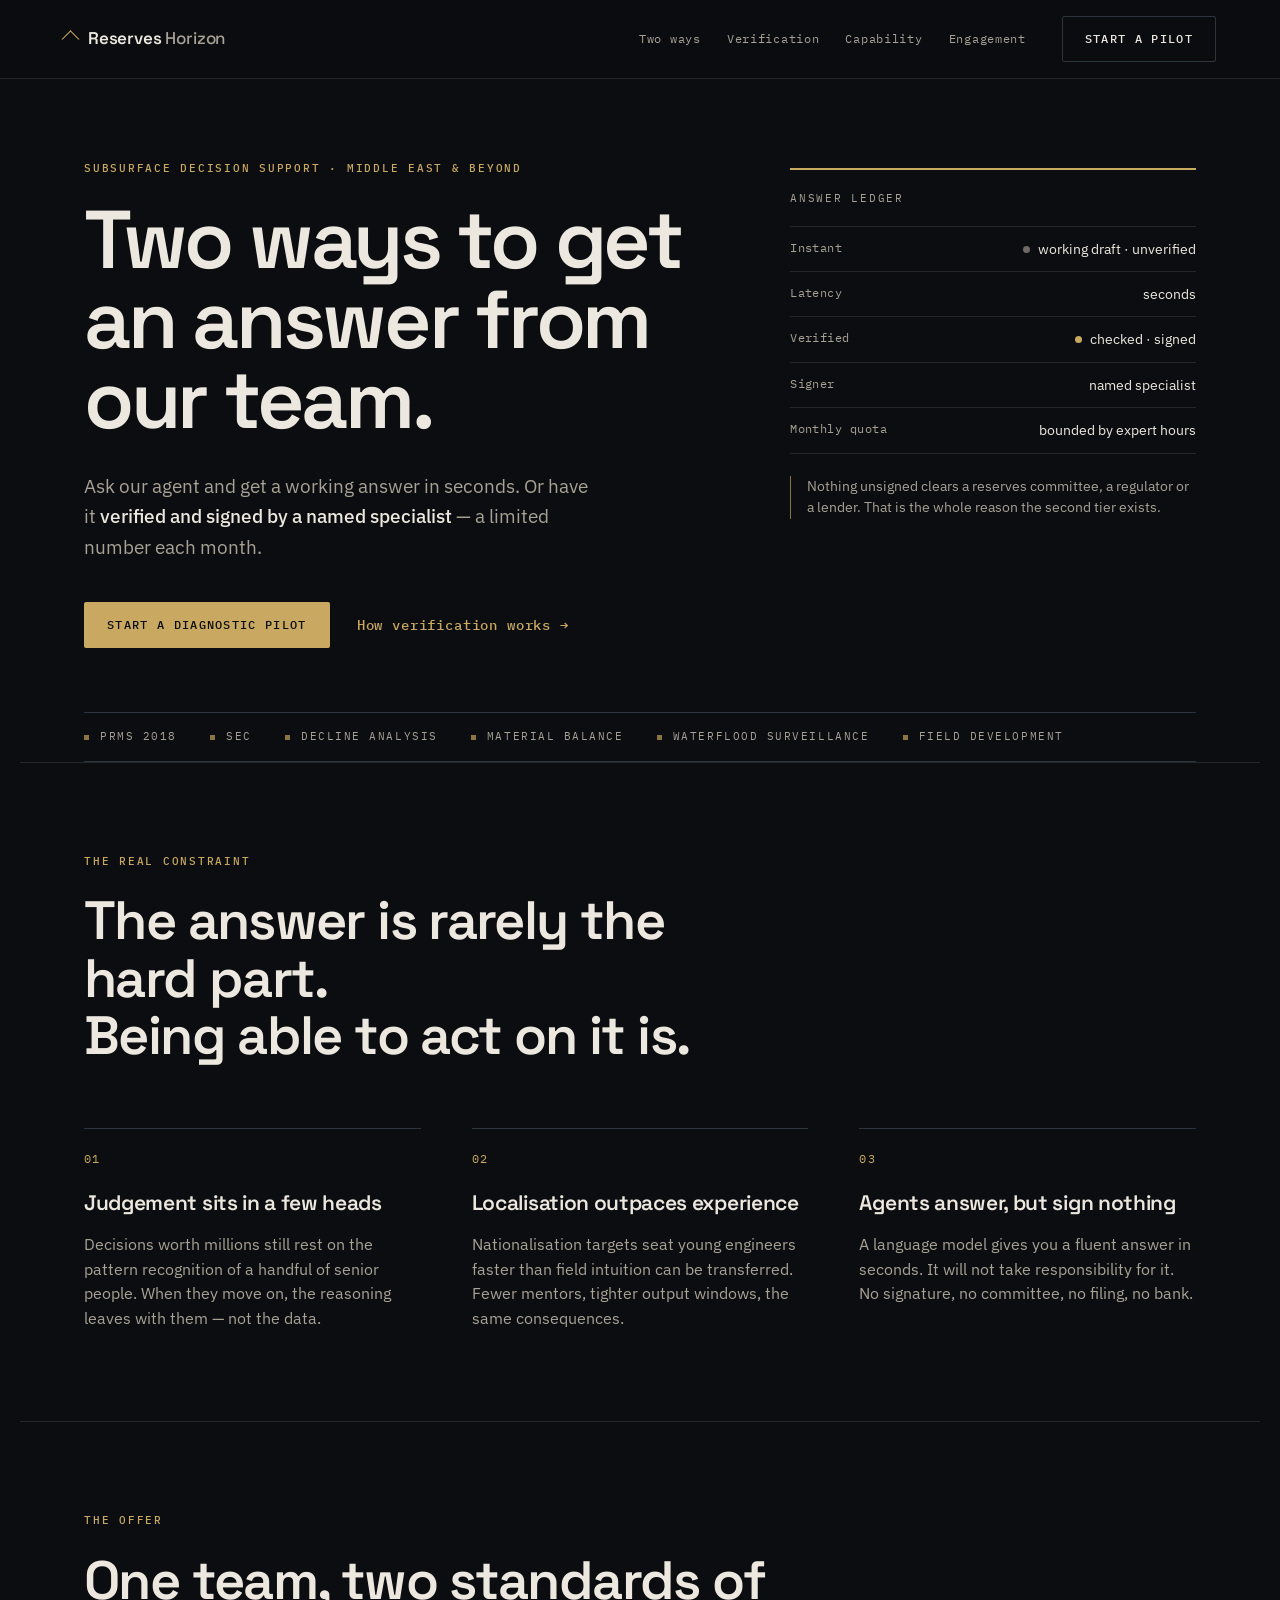
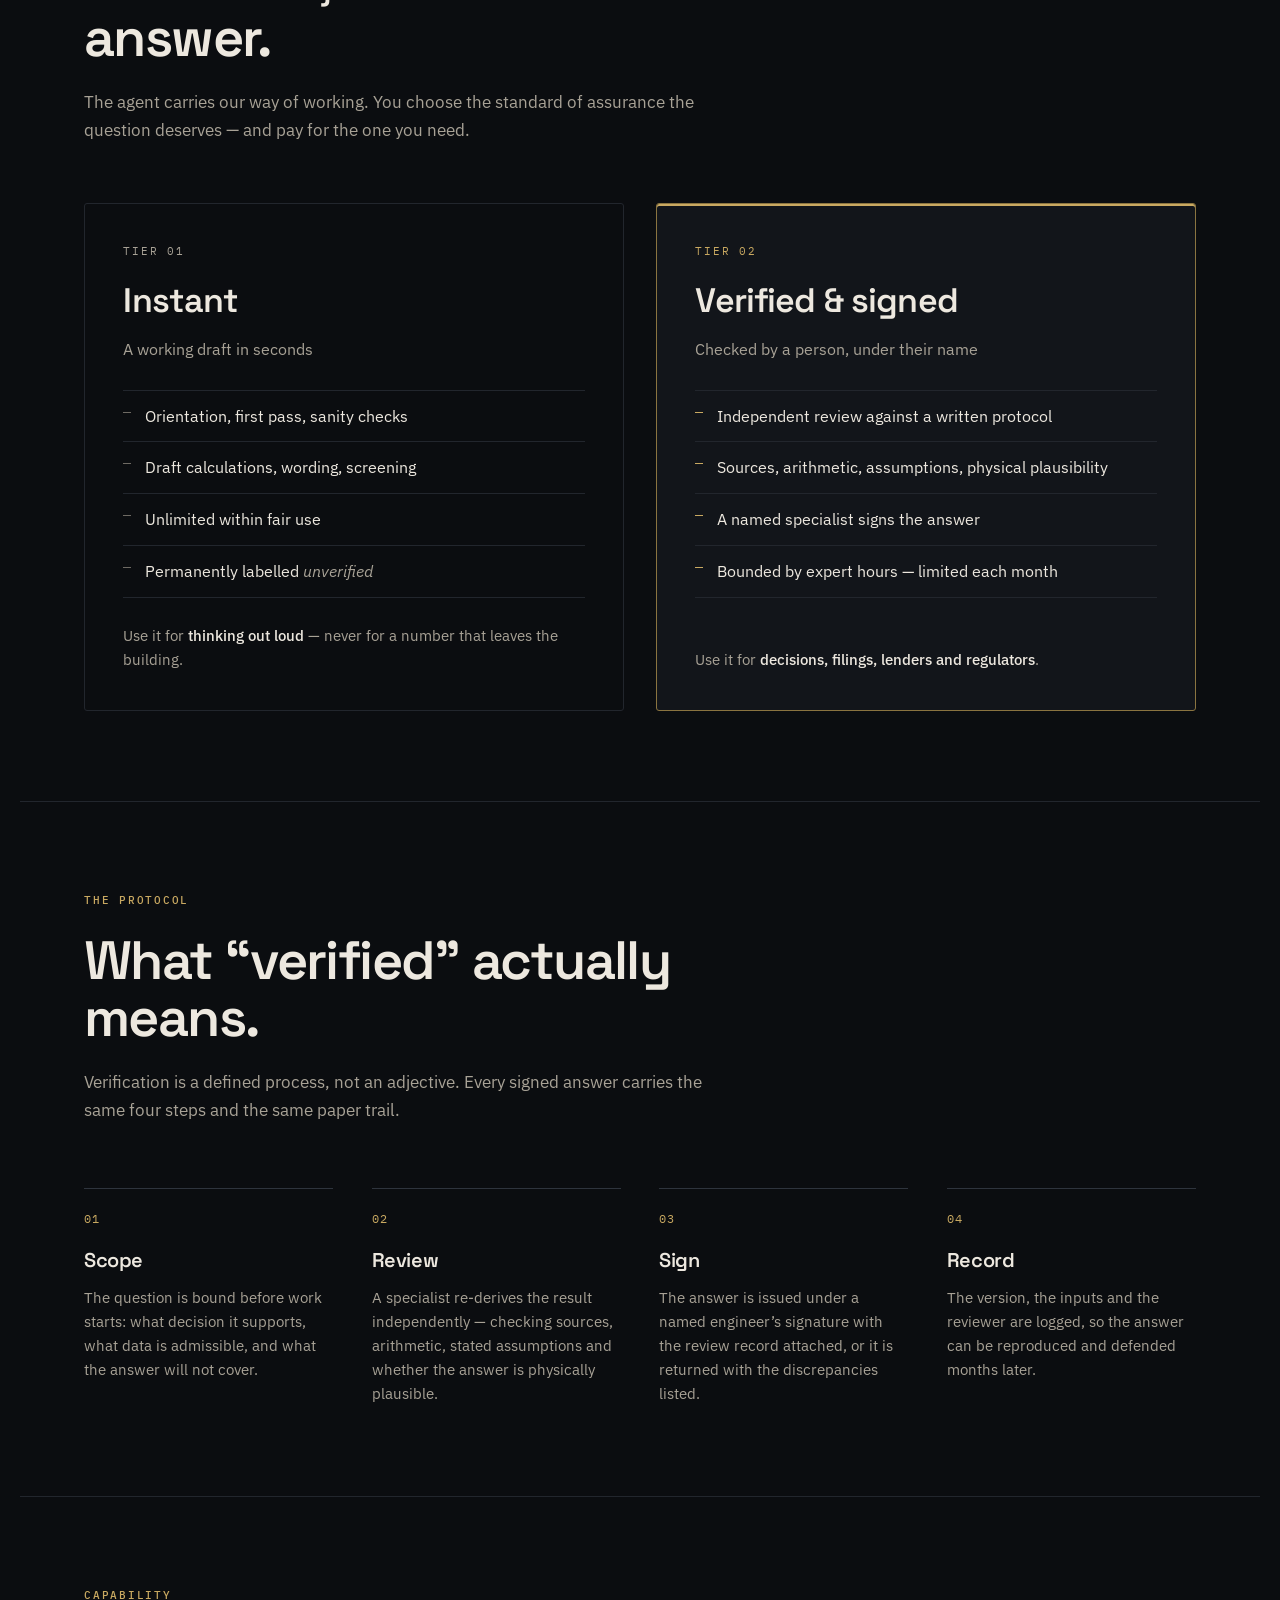
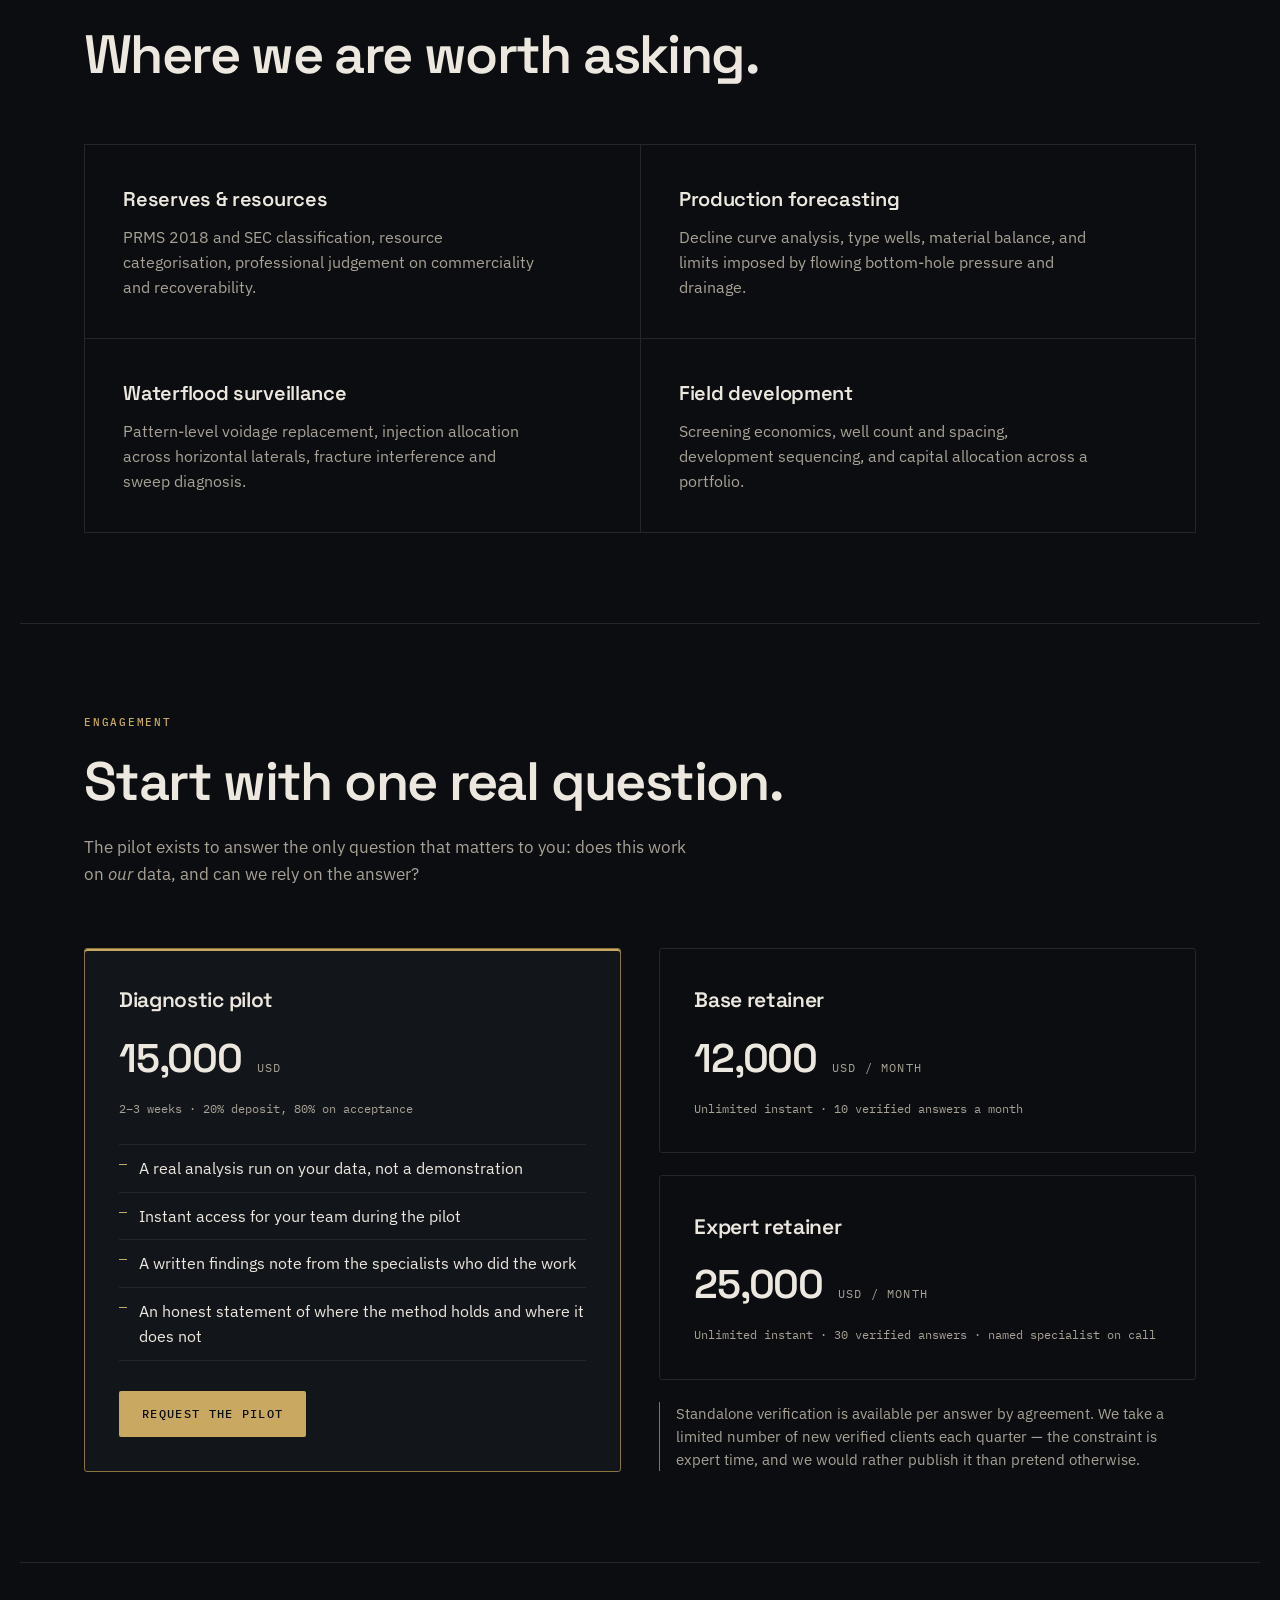
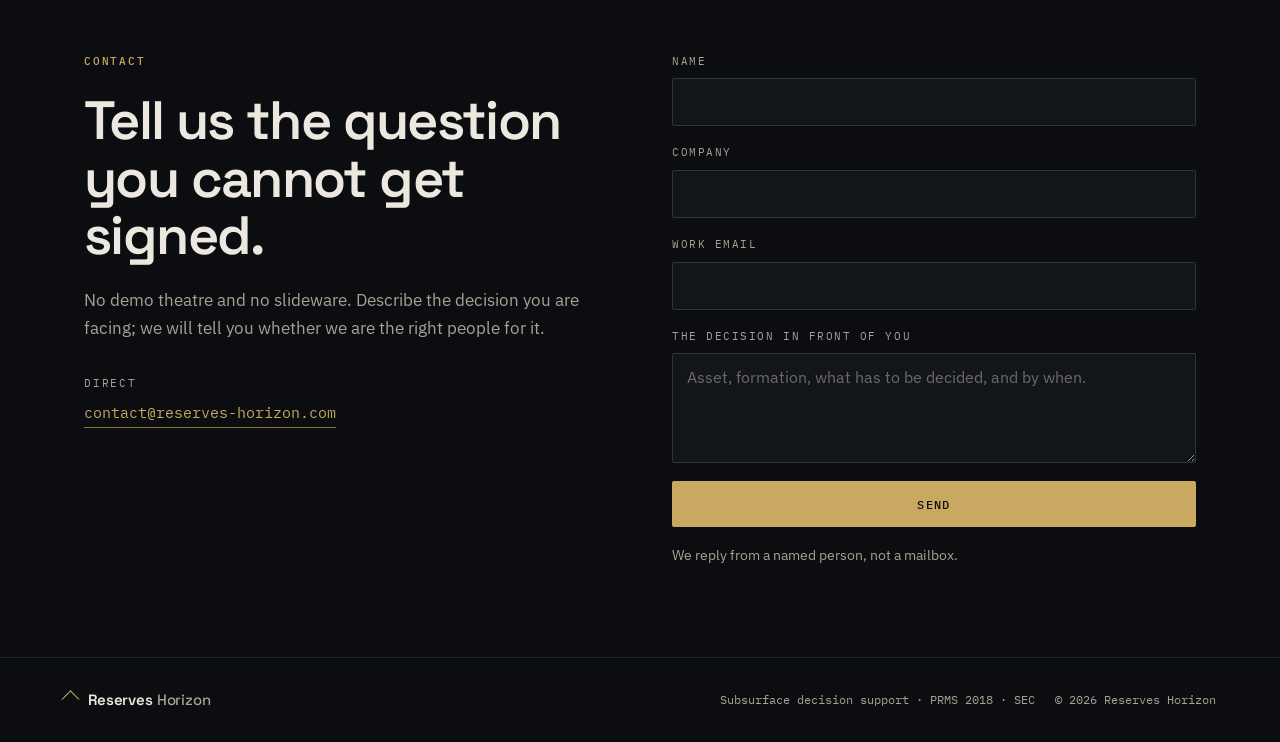
==== commit 9313cf86: "Redesign: two-tier offer (instant / verified & signed), fix credibility issues - Rebuilt layout as a" ====
--- a/index.html
+++ b/index.html
@@ -1,178 +1,314 @@
-<!DOCTYPE html>
+<!doctype html>
 <html lang="en">
 <head>
-    <meta charset="UTF-8">
-    <meta name="viewport" content="width=device-width, initial-scale=1.0">
-    <meta name="description" content="Reserves Horizon - Capturing retiring expertise for oil &amp; gas teams">
-    <title>Reserves Horizon - Your Engineering Talent Is Walking Out the Door</title>
-    <link rel="stylesheet" href="style.css">
-    <link rel="preconnect" href="https://fonts.googleapis.com">
-    <link rel="preconnect" href="https://fonts.gstatic.com" crossorigin>
-    <link href="https://fonts.googleapis.com/css2?family=Inter:wght@400;500;600;700&family=Montserrat:wght@400;500;600;700&display=swap" rel="stylesheet">
+<meta charset="utf-8">
+<meta name="viewport" content="width=device-width, initial-scale=1">
+<title>Reserves Horizon — Subsurface answers, signed when it matters</title>
+<meta name="description" content="Two ways to get an answer from our team: an instant working answer from our agent, or one verified and signed by a named specialist. Subsurface, reserves and production decisions.">
+<meta name="theme-color" content="#0B0D10">
+<link rel="preconnect" href="https://fonts.googleapis.com">
+<link rel="preconnect" href="https://fonts.gstatic.com" crossorigin>
+<link href="https://fonts.googleapis.com/css2?family=Space+Grotesk:wght@500;600;700&family=IBM+Plex+Mono:wght@400;500&family=IBM+Plex+Sans:wght@400;500&display=swap" rel="stylesheet">
+<link rel="stylesheet" href="style.css">
 </head>
 <body>
-    <!-- Hero Section -->
-    <section class="hero">
-        <div class="container">
-            <div class="logo-container">
-                <img src="Logotip_1.jpg" alt="Reserves Horizon Logo" class="logo">
-            </div>
-            <h1 class="hero-title">Your Engineering Talent Is Walking Out the Door. Here's How to Get It Back.</h1>
-            <p class="hero-text">Four hundred thousand experts retiring from U.S. oil &amp; gas in the next decade. In the Middle East, the equation is even sharper — you need precision decisions now, not debate in the boardroom later.</p>
-            <p class="hero-text">We get it. We're not Silicon Valley kids selling dashboards. We're engineers, geologists, and operators who've spent years in drilling ops, reservoir management, and field planning. We know what a $10M decision looks like at 3 AM when the numbers don't align.</p>
-            <p class="hero-text highlight">Reserves Horizon captures the knowledge your retiring experts are taking with them — and puts it in the hands of your current team, in real time.</p>
-        </div>
-    </section>
-
-    <!-- The Real Problem Section -->
-    <section class="problem-section">
-        <div class="container">
-            <h2 class="section-title">The Real Problem</h2>
-            <div class="problem-content">
-                <p class="problem-text">Your senior engineers hold years of intuition, pattern recognition, and hard-won field wisdom locked in their heads. When they leave, so does it. What's left?</p>
-                <ul class="problem-list">
-    <li><span class="blue-arrow">&#8594;</span> Junior teams making slower decisions with incomplete context</li>
-    <li><span class="blue-arrow">&#8594;</span> Knowledge gaps that cost millions in wrong drilling programs or delayed field development</li>
-    <li><span class="blue-arrow">&#8594;</span> Regulatory complexity and risk management falling back on people, not systems</li>
-</ul>
-                <p class="problem-highlight">In the Middle East, where margins are competitive and operational windows are tight, this isn't a luxury problem to solve someday. It's a competitive disadvantage today.</p>
-            </div>
-        </div>
-    </section>
-
-    <!-- How We're Different Section -->
-    <section class="difference-section">
-        <div class="container">
-            <h2 class="section-title">How We're Different</h2>
-            <div class="difference-content">
-                <p class="difference-text">We're not another AI vendor pitching magic algorithms.</p>
-                <p class="difference-text">Our team brings more than 100 years of combined, real-world industry experience across reservoir engineering, production operations, petrophysics, drilling optimization, and field development across the CIA, Middle East, Southeast Asia, and North America.</p>
-                <p class="difference-text">Here's what this means: we understand that oil &amp; gas isn't a collection of isolated puzzles. Every decision ripples. Drilling strategy affects reserves estimation. Reservoir characterization shapes production planning. Market dynamics reshape capex allocation. Regulatory shifts alter field economics. We see these connections because we've lived them — in the field, in the war room, in the midnight crisis calls.</p>
-                <p class="difference-text">Reserves Horizon doesn't replace your engineers. It amplifies them. It learns from your data and decades of collective field experience, surfaces the patterns humans would catch, and gives your teams the confidence to move faster and smarter — because decisions are made with full context, not in a vacuum.</p>
-                <p class="difference-text highlight">Think of it as digitizing your top consultants - the one who somehow always sees three moves ahead - and make it available 24/7 with instant answers to everyone who needs it.</p>
-            </div>
-        </div>
-    </section>
-
-    <!-- What This Changes Section -->
-    <section class="changes-section">
-        <div class="container">
-            <h2 class="section-title">What This Actually Changes</h2>
-            <div class="changes-content">
-                <ul class="changes-list">
-                    <li><strong>Faster decisions with full context:</strong> Real-time insights that account for interconnected variables, not siloed analysis</li>
-                    <li><strong>Fewer expensive mistakes:</strong> Patterns emerge before they become $5M problems — because we see the whole system, not just one piece</li>
-                    <li><strong>Knowledge continuity:</strong> Expertise doesn't walk out the door with retiring staff</li>
-                    <li><strong>Competitive edge in tight markets:</strong> Better decisions, faster execution — you outpace competitors still debating in meetings</li>
-                </ul>
-            </div>
-        </div>
-    </section>
-
-    <!-- CTA Section -->
-    <section class="cta-section">
-        <div class="container">
-            <h2 class="cta-title">This Is a Conversation, Not a Pitch</h2>
-            <p class="cta-text">We're looking for operators who understand the value of this approach and want to explore how it fits your specific challenges.</p>
-            <p class="cta-text">Let's talk. Share your contact, and we'll set up a direct conversation — no generic demos, no corporate theater. Just a real discussion about your team's pain points, and what winning looks like for you.</p>
-            <div class="cta-buttons">
-                <a href="mailto:contact@reserves-horizon.com?subject=Contact%20Us" class="btn-primary large"><span>CONTACT US</span></a>
-            </div>
-        </div>
-    </section>
-
-    <!-- Pilot Section -->
-    <section class="pilot-section">
-        <div class="container">
-            <h2 class="section-title">Or Start a Paid Pilot with Guaranteed ROI</h2>
-            <p class="pilot-intro">Partner with us on a tailored pilot designed to accelerate your decision-making and reduce operational risks. Secure measurable business impact with a proven approach.</p>
-            <div class="pilot-steps">
-    <div class="step">
-        <div class="round-step-icon">
-            <span class="step-num">1</span>
-        </div>
-        <div class="step-content">
-            <p class="step-text">Securely share your anonymized data and key challenges (1 hour commitment)</p>
-        </div>
-    </div>
-    <div class="step">
-        <div class="round-step-icon">
-            <span class="step-num">2</span>
-        </div>
-        <div class="step-content">
-            <p class="step-text">Receive a detailed price proposal and confirm your paid pilot by paying a 20% deposit</p>
-        </div>
-    </div>
-    <div class="step">
-        <div class="round-step-icon">
-            <span class="step-num">3</span>
-        </div>
-        <div class="step-content">
-            <p class="step-text">Receive your customized insights delivered by our expert team within 1 week</p>
-        </div>
-    </div>
-    <div class="step">
-        <div class="round-step-icon">
-            <span class="step-num">4</span>
-        </div>
-        <div class="step-content">
-            <p class="step-text">Participate in 1-2 expert-led review sessions to discuss insights and next steps</p>
-        </div>
-    </div>
-    <div class="step">
-        <div class="round-step-icon">
-            <span class="step-num">5</span>
-        </div>
-        <div class="step-content">
-            <p class="step-text">Complete the remaining 80% payment upon your approval of delivered insights</p>
-        </div>
-    </div>
-    <div class="step">
-        <div class="round-step-icon">
-            <span class="step-num">6</span>
-        </div>
-        <div class="step-content">
-            <p class="step-text">Decide to scale with confidence — your investment drives value from day one and unlocks further optimization opportunities</p>
-        </div>
-    </div>
-</div>
-            <div class="cta-buttons">
-                <a href="mailto:contact@reserves-horizon.com?subject=Request%20Pilot" class="btn-primary large request-pilot-btn"><span>REQUEST PILOT</span></a>
-            </div>
-            <p class="pilot-note">Limited spots available each quarter</p>
-        </div>
-    </section>
-
-    <!-- Who We Are Section -->
-    <section class="trust-section">
-        <div class="container">
-            <h2 class="section-title">Who We Are</h2>
-            <div class="trust-content">
-                <p class="trust-text">Founded by engineers and geologists who've worked in upstream operations, reservoir characterization, and field development across the World. With more than 100 years of combined experience, we've learned that oil &amp; gas problems are never isolated — they're interconnected systems. We built Reserves Horizon because we got tired of watching smart teams make slow decisions with fragmented data. We know better. And we built a solution that thinks the way the industry actually works.</p>
-            </div>
-        </div>
-    </section>
-
-    <!-- Final CTA Section -->
-    <section class="final-cta-section">
-        <div class="container">
-            <h2 class="final-cta-title">The expertise crisis is real. Your solution doesn't have to be complicated. It just has to work.</h2>
-        </div>
-    </section>
-
-    <!-- Footer -->
-    <footer class="footer">
-        <div class="container">
-            <div class="footer-content">
-                <div class="footer-logo">
-                    <img src="Logotip_1.jpg" alt="Reserves Horizon Logo" class="footer-logo-img">
-                </div>
-                <div class="footer-contact">
-                    <p class="footer-text">Contact us: <a href="mailto:contact@reserves-horizon.com" class="footer-link">contact@reserves-horizon.com</a></p>
-                    <p class="footer-copyright">&copy; 2025 Reserves Horizon. All rights reserved.</p>
-                </div>
-            </div>
-        </div>
-    </footer>
+
+<header class="masthead">
+  <a class="wordmark" href="#top" aria-label="Reserves Horizon — home">
+    <span class="wordmark__mark" aria-hidden="true"></span>
+    <span class="wordmark__text">Reserves<span class="wordmark__thin">&nbsp;Horizon</span></span>
+  </a>
+  <nav class="nav" aria-label="Primary">
+    <a href="#tiers">Two ways</a>
+    <a href="#verification">Verification</a>
+    <a href="#domains">Capability</a>
+    <a href="#engagement">Engagement</a>
+  </nav>
+  <a class="btn btn--ghost nav-cta" href="#contact">Start a pilot</a>
+</header>
+
+<main id="top">
+
+  <section class="hero">
+    <div class="hero__grid">
+      <div class="hero__lead">
+        <p class="eyebrow">Subsurface decision support · Middle East &amp; beyond</p>
+        <h1>Two ways to get an answer from our team.</h1>
+        <p class="hero__sub">Ask our agent and get a working answer in seconds. Or have it
+          <strong>verified and signed by a named specialist</strong> — a limited number each month.</p>
+        <div class="hero__actions">
+          <a class="btn btn--solid" href="#engagement">Start a diagnostic pilot</a>
+          <a class="btn btn--link" href="#verification">How verification works&nbsp;→</a>
+        </div>
+      </div>
+
+      <aside class="hero__panel" aria-label="Answer ledger">
+        <p class="panel__label">Answer ledger</p>
+        <dl class="ledger">
+          <div class="ledger__row"><dt>Instant</dt><dd><span class="dot dot--ink"></span>working draft · unverified</dd></div>
+          <div class="ledger__row"><dt>Latency</dt><dd>seconds</dd></div>
+          <div class="ledger__row"><dt>Verified</dt><dd><span class="dot dot--gold"></span>checked · signed</dd></div>
+          <div class="ledger__row"><dt>Signer</dt><dd>named specialist</dd></div>
+          <div class="ledger__row"><dt>Monthly quota</dt><dd>bounded by expert hours</dd></div>
+        </dl>
+        <p class="panel__note">Nothing unsigned clears a reserves committee, a regulator or a lender.
+          That is the whole reason the second tier exists.</p>
+      </aside>
+    </div>
+    <div class="strip" aria-label="Capability areas">
+      <span>PRMS 2018</span>
+      <span>SEC</span>
+      <span>Decline analysis</span>
+      <span>Material balance</span>
+      <span>Waterflood surveillance</span>
+      <span>Field development</span>
+    </div>
+  </section>
+
+  <section class="problem">
+    <p class="eyebrow">The real constraint</p>
+    <h2 class="h2">The answer is rarely the hard part.<br>Being able to act on it is.</h2>
+    <div class="problem__cols">
+      <div class="col">
+        <p class="col__num">01</p>
+        <h3>Judgement sits in a few heads</h3>
+        <p>Decisions worth millions still rest on the pattern recognition of a handful of senior
+          people. When they move on, the reasoning leaves with them — not the data.</p>
+      </div>
+      <div class="col">
+        <p class="col__num">02</p>
+        <h3>Localisation outpaces experience</h3>
+        <p>Nationalisation targets seat young engineers faster than field intuition can be
+          transferred. Fewer mentors, tighter output windows, the same consequences.</p>
+      </div>
+      <div class="col">
+        <p class="col__num">03</p>
+        <h3>Agents answer, but sign nothing</h3>
+        <p>A language model gives you a fluent answer in seconds. It will not take responsibility
+          for it. No signature, no committee, no filing, no bank.</p>
+      </div>
+    </div>
+  </section>
+
+  <section class="tiers" id="tiers">
+    <p class="eyebrow">The offer</p>
+    <h2 class="h2">One team, two standards of answer.</h2>
+    <p class="lede">The agent carries our way of working. You choose the standard of assurance
+      the question deserves — and pay for the one you need.</p>
+
+    <div class="tier-grid">
+      <article class="tier tier--instant">
+        <header class="tier__head">
+          <p class="tier__tag">Tier 01</p>
+          <h3>Instant</h3>
+          <p class="tier__promise">A working draft in seconds</p>
+        </header>
+        <ul class="tier__list">
+          <li>Orientation, first pass, sanity checks</li>
+          <li>Draft calculations, wording, screening</li>
+          <li>Unlimited within fair use</li>
+          <li>Permanently labelled <em>unverified</em></li>
+        </ul>
+        <footer class="tier__foot">
+          <p class="tier__use">Use it for <span>thinking out loud</span> — never for a number that
+            leaves the building.</p>
+        </footer>
+      </article>
+
+      <article class="tier tier--verified">
+        <header class="tier__head">
+          <p class="tier__tag">Tier 02</p>
+          <h3>Verified &amp; signed</h3>
+          <p class="tier__promise">Checked by a person, under their name</p>
+        </header>
+        <ul class="tier__list">
+          <li>Independent review against a written protocol</li>
+          <li>Sources, arithmetic, assumptions, physical plausibility</li>
+          <li>A named specialist signs the answer</li>
+          <li>Bounded by expert hours — limited each month</li>
+        </ul>
+        <footer class="tier__foot">
+          <p class="tier__use">Use it for <span>decisions, filings, lenders and regulators</span>.</p>
+        </footer>
+      </article>
+    </div>
+  </section>
+
+  <section class="protocol" id="verification">
+    <p class="eyebrow">The protocol</p>
+    <h2 class="h2">What “verified” actually means.</h2>
+    <p class="lede">Verification is a defined process, not an adjective. Every signed answer carries
+      the same four steps and the same paper trail.</p>
+
+    <ol class="protocol__steps">
+      <li>
+        <p class="step__num">01</p>
+        <h3>Scope</h3>
+        <p>The question is bound before work starts: what decision it supports, what data is
+          admissible, and what the answer will not cover.</p>
+      </li>
+      <li>
+        <p class="step__num">02</p>
+        <h3>Review</h3>
+        <p>A specialist re-derives the result independently — checking sources, arithmetic, stated
+          assumptions and whether the answer is physically plausible.</p>
+      </li>
+      <li>
+        <p class="step__num">03</p>
+        <h3>Sign</h3>
+        <p>The answer is issued under a named engineer’s signature with the review record attached,
+          or it is returned with the discrepancies listed.</p>
+      </li>
+      <li>
+        <p class="step__num">04</p>
+        <h3>Record</h3>
+        <p>The version, the inputs and the reviewer are logged, so the answer can be reproduced and
+          defended months later.</p>
+      </li>
+    </ol>
+  </section>
+
+  <section class="domains" id="domains">
+    <p class="eyebrow">Capability</p>
+    <h2 class="h2">Where we are worth asking.</h2>
+    <div class="domains__grid">
+      <div class="domain">
+        <h3>Reserves &amp; resources</h3>
+        <p>PRMS 2018 and SEC classification, resource categorisation, professional judgement on
+          commerciality and recoverability.</p>
+      </div>
+      <div class="domain">
+        <h3>Production forecasting</h3>
+        <p>Decline curve analysis, type wells, material balance, and limits imposed by flowing
+          bottom-hole pressure and drainage.</p>
+      </div>
+      <div class="domain">
+        <h3>Waterflood surveillance</h3>
+        <p>Pattern-level voidage replacement, injection allocation across horizontal laterals,
+          fracture interference and sweep diagnosis.</p>
+      </div>
+      <div class="domain">
+        <h3>Field development</h3>
+        <p>Screening economics, well count and spacing, development sequencing, and capital
+          allocation across a portfolio.</p>
+      </div>
+    </div>
+  </section>
+
+  <section class="engagement" id="engagement">
+    <p class="eyebrow">Engagement</p>
+    <h2 class="h2">Start with one real question.</h2>
+    <p class="lede">The pilot exists to answer the only question that matters to you: does this work
+      on <em>our</em> data, and can we rely on the answer?</p>
+
+    <div class="engage__grid">
+      <article class="plan plan--lead">
+        <header>
+          <h3>Diagnostic pilot</h3>
+          <p class="plan__price">15,000 <span>USD</span></p>
+          <p class="plan__term">2–3 weeks · 20% deposit, 80% on acceptance</p>
+        </header>
+        <ul>
+          <li>A real analysis run on your data, not a demonstration</li>
+          <li>Instant access for your team during the pilot</li>
+          <li>A written findings note from the specialists who did the work</li>
+          <li>An honest statement of where the method holds and where it does not</li>
+        </ul>
+        <a class="btn btn--solid" href="#contact">Request the pilot</a>
+      </article>
+
+      <div class="plans">
+        <article class="plan">
+          <h3>Base retainer</h3>
+          <p class="plan__price">12,000 <span>USD / month</span></p>
+          <p class="plan__term">Unlimited instant · 10 verified answers a month</p>
+        </article>
+        <article class="plan">
+          <h3>Expert retainer</h3>
+          <p class="plan__price">25,000 <span>USD / month</span></p>
+          <p class="plan__term">Unlimited instant · 30 verified answers · named specialist on call</p>
+        </article>
+        <p class="plans__note">Standalone verification is available per answer by agreement. We take
+          a limited number of new verified clients each quarter — the constraint is expert time, and
+          we would rather publish it than pretend otherwise.</p>
+      </div>
+    </div>
+  </section>
+
+  <section class="contact" id="contact">
+    <div class="contact__grid">
+      <div class="contact__intro">
+        <p class="eyebrow">Contact</p>
+        <h2 class="h2">Tell us the question you cannot get signed.</h2>
+        <p class="lede">No demo theatre and no slideware. Describe the decision you are facing; we
+          will tell you whether we are the right people for it.</p>
+        <p class="contact__direct">
+          <span class="panel__label">Direct</span>
+          <a href="mailto:contact@reserves-horizon.com">contact@reserves-horizon.com</a>
+        </p>
+      </div>
+
+      <!-- FormSubmit.co: заявки уходят письмом на contact@reserves-horizon.com.
+           Первое письмо требует подтверждения адреса (одноразовая ссылка). -->
+      <form class="form" action="https://formsubmit.co/contact@reserves-horizon.com" method="POST">
+        <input type="hidden" name="_subject" value="Новая заявка с сайта reserves-horizon.com">
+        <input type="hidden" name="_template" value="table">
+        <input type="hidden" name="_next" value="https://www.reserves-horizon.com/#contact">
+        <!-- приманка для ботов: люди это поле не видят и не заполняют -->
+        <input type="text" name="_honey" tabindex="-1" autocomplete="off"
+               style="position:absolute;left:-9999px;width:1px;height:1px;opacity:0" aria-hidden="true">
+        <div class="field">
+          <label for="name">Name</label>
+          <input id="name" name="name" type="text" autocomplete="name" required>
+        </div>
+        <div class="field">
+          <label for="company">Company</label>
+          <input id="company" name="company" type="text" autocomplete="organization" required>
+        </div>
+        <div class="field">
+          <label for="email">Work email</label>
+          <input id="email" name="email" type="email" autocomplete="email" required>
+        </div>
+        <div class="field">
+          <label for="brief">The decision in front of you</label>
+          <textarea id="brief" name="brief" rows="4"
+            placeholder="Asset, formation, what has to be decided, and by when."></textarea>
+        </div>
+        <button class="btn btn--solid btn--full" type="submit">Send</button>
+        <p class="form__note">We reply from a named person, not a mailbox.</p>
+      </form>
+    </div>
+  </section>
+
+</main>
+
+<footer class="footer">
+  <div class="footer__row">
+    <p class="wordmark wordmark--sm">
+      <span class="wordmark__mark" aria-hidden="true"></span>
+      <span class="wordmark__text">Reserves<span class="wordmark__thin">&nbsp;Horizon</span></span>
+    </p>
+    <p class="footer__meta">Subsurface decision support · PRMS 2018 · SEC</p>
+    <p class="footer__copy">© 2026 Reserves Horizon</p>
+  </div>
+</footer>
+
+<script>
+  (function () {
+    var reduce = window.matchMedia('(prefers-reduced-motion: reduce)').matches;
+    var items = document.querySelectorAll('.problem__cols, .tier-grid, .protocol__steps, .domains__grid, .engage__grid, .contact__grid');
+    if (reduce || !('IntersectionObserver' in window)) {
+      items.forEach(function (el) { el.classList.add('is-in'); });
+      return;
+    }
+    items.forEach(function (el) { el.classList.add('reveal'); });
+    var io = new IntersectionObserver(function (entries) {
+      entries.forEach(function (e) {
+        if (e.isIntersecting) { e.target.classList.add('is-in'); io.unobserve(e.target); }
+      });
+    }, { rootMargin: '0px 0px -8% 0px', threshold: 0.08 });
+    items.forEach(function (el) { io.observe(el); });
+  })();
+</script>
 </body>
-</html>+</html>
--- a/style.css
+++ b/style.css
@@ -1,1523 +1,571 @@
+/* ============================================================
+   Reserves Horizon — design system
+   Direction: engineering document, not SaaS landing.
+   Type does the hierarchy. Rules, not boxes. One accent.
+   ============================================================ */
+
 :root {
-  /* Primitive Color Tokens */
-  --color-white: rgba(255, 255, 255, 1);
-  --color-black: rgba(0, 0, 0, 1);
-  --color-cream-50: rgba(252, 252, 249, 1);
-  --color-cream-100: rgba(255, 255, 253, 1);
-  --color-gray-200: rgba(245, 245, 245, 1);
-  --color-gray-300: rgba(167, 169, 169, 1);
-  --color-gray-400: rgba(119, 124, 124, 1);
-  --color-slate-500: rgba(98, 108, 113, 1);
-  --color-brown-600: rgba(94, 82, 64, 1);
-  --color-charcoal-700: rgba(31, 33, 33, 1);
-  --color-charcoal-800: rgba(38, 40, 40, 1);
-  --color-slate-900: rgba(19, 52, 59, 1);
-  --color-teal-300: rgba(50, 184, 198, 1);
-  --color-teal-400: rgba(45, 166, 178, 1);
-  --color-teal-500: rgba(33, 128, 141, 1);
-  --color-teal-600: rgba(29, 116, 128, 1);
-  --color-teal-700: rgba(26, 104, 115, 1);
-  --color-teal-800: rgba(41, 150, 161, 1);
-  --color-red-400: rgba(255, 84, 89, 1);
-  --color-red-500: rgba(192, 21, 47, 1);
-  --color-orange-400: rgba(230, 129, 97, 1);
-  --color-orange-500: rgba(168, 75, 47, 1);
-
-  /* RGB versions for opacity control */
-  --color-brown-600-rgb: 94, 82, 64;
-  --color-teal-500-rgb: 33, 128, 141;
-  --color-slate-900-rgb: 19, 52, 59;
-  --color-slate-500-rgb: 98, 108, 113;
-  --color-red-500-rgb: 192, 21, 47;
-  --color-red-400-rgb: 255, 84, 89;
-  --color-orange-500-rgb: 168, 75, 47;
-  --color-orange-400-rgb: 230, 129, 97;
-
-  /* Background color tokens (Light Mode) */
-  --color-bg-1: rgba(59, 130, 246, 0.08); /* Light blue */
-  --color-bg-2: rgba(245, 158, 11, 0.08); /* Light yellow */
-  --color-bg-3: rgba(34, 197, 94, 0.08); /* Light green */
-  --color-bg-4: rgba(239, 68, 68, 0.08); /* Light red */
-  --color-bg-5: rgba(147, 51, 234, 0.08); /* Light purple */
-  --color-bg-6: rgba(249, 115, 22, 0.08); /* Light orange */
-  --color-bg-7: rgba(236, 72, 153, 0.08); /* Light pink */
-  --color-bg-8: rgba(6, 182, 212, 0.08); /* Light cyan */
-
-  /* Semantic Color Tokens (Light Mode) */
-  --color-background: var(--color-cream-50);
-  --color-surface: var(--color-cream-100);
-  --color-text: var(--color-slate-900);
-  --color-text-secondary: var(--color-slate-500);
-  --color-primary: var(--color-teal-500);
-  --color-primary-hover: var(--color-teal-600);
-  --color-primary-active: var(--color-teal-700);
-  --color-secondary: rgba(var(--color-brown-600-rgb), 0.12);
-  --color-secondary-hover: rgba(var(--color-brown-600-rgb), 0.2);
-  --color-secondary-active: rgba(var(--color-brown-600-rgb), 0.25);
-  --color-border: rgba(var(--color-brown-600-rgb), 0.2);
-  --color-btn-primary-text: var(--color-cream-50);
-  --color-card-border: rgba(var(--color-brown-600-rgb), 0.12);
-  --color-card-border-inner: rgba(var(--color-brown-600-rgb), 0.12);
-  --color-error: var(--color-red-500);
-  --color-success: var(--color-teal-500);
-  --color-warning: var(--color-orange-500);
-  --color-info: var(--color-slate-500);
-  --color-focus-ring: rgba(var(--color-teal-500-rgb), 0.4);
-  --color-select-caret: rgba(var(--color-slate-900-rgb), 0.8);
-
-  /* Common style patterns */
-  --focus-ring: 0 0 0 3px var(--color-focus-ring);
-  --focus-outline: 2px solid var(--color-primary);
-  --status-bg-opacity: 0.15;
-  --status-border-opacity: 0.25;
-  --select-caret-light: url("data:image/svg+xml,%3Csvg xmlns='http://www.w3.org/2000/svg' width='16' height='16' viewBox='0 0 24 24' fill='none' stroke='%23134252' stroke-width='2' stroke-linecap='round' stroke-linejoin='round'%3E%3Cpolyline points='6 9 12 15 18 9'%3E%3C/polyline%3E%3C/svg%3E");
-  --select-caret-dark: url("data:image/svg+xml,%3Csvg xmlns='http://www.w3.org/2000/svg' width='16' height='16' viewBox='0 0 24 24' fill='none' stroke='%23f5f5f5' stroke-width='2' stroke-linecap='round' stroke-linejoin='round'%3E%3Cpolyline points='6 9 12 15 18 9'%3E%3C/polyline%3E%3C/svg%3E");
-
-  /* RGB versions for opacity control */
-  --color-success-rgb: 33, 128, 141;
-  --color-error-rgb: 192, 21, 47;
-  --color-warning-rgb: 168, 75, 47;
-  --color-info-rgb: 98, 108, 113;
-
-  /* Typography */
-  --font-family-base: "FKGroteskNeue", "Geist", "Inter", -apple-system,
-    BlinkMacSystemFont, "Segoe UI", Roboto, sans-serif;
-  --font-family-mono: "Berkeley Mono", ui-monospace, SFMono-Regular, Menlo,
-    Monaco, Consolas, monospace;
-  --font-size-xs: 11px;
-  --font-size-sm: 12px;
-  --font-size-base: 14px;
-  --font-size-md: 14px;
-  --font-size-lg: 16px;
-  --font-size-xl: 18px;
-  --font-size-2xl: 20px;
-  --font-size-3xl: 24px;
-  --font-size-4xl: 30px;
-  --font-weight-normal: 400;
-  --font-weight-medium: 500;
-  --font-weight-semibold: 550;
-  --font-weight-bold: 600;
-  --line-height-tight: 1.2;
-  --line-height-normal: 1.5;
-  --letter-spacing-tight: -0.01em;
-
-  /* Spacing */
-  --space-0: 0;
-  --space-1: 1px;
-  --space-2: 2px;
-  --space-4: 4px;
-  --space-6: 6px;
-  --space-8: 8px;
-  --space-10: 10px;
-  --space-12: 12px;
-  --space-16: 16px;
-  --space-20: 20px;
-  --space-24: 24px;
-  --space-32: 32px;
-
-  /* Border Radius */
-  --radius-sm: 6px;
-  --radius-base: 8px;
-  --radius-md: 10px;
-  --radius-lg: 12px;
-  --radius-full: 9999px;
-
-  /* Shadows */
-  --shadow-xs: 0 1px 2px rgba(0, 0, 0, 0.02);
-  --shadow-sm: 0 1px 3px rgba(0, 0, 0, 0.04), 0 1px 2px rgba(0, 0, 0, 0.02);
-  --shadow-md: 0 4px 6px -1px rgba(0, 0, 0, 0.04),
-    0 2px 4px -1px rgba(0, 0, 0, 0.02);
-  --shadow-lg: 0 10px 15px -3px rgba(0, 0, 0, 0.04),
-    0 4px 6px -2px rgba(0, 0, 0, 0.02);
-  --shadow-inset-sm: inset 0 1px 0 rgba(255, 255, 255, 0.15),
-    inset 0 -1px 0 rgba(0, 0, 0, 0.03);
-
-  /* Animation */
-  --duration-fast: 150ms;
-  --duration-normal: 250ms;
-  --ease-standard: cubic-bezier(0.16, 1, 0.3, 1);
-
-  /* Layout */
-  --container-sm: 640px;
-  --container-md: 768px;
-  --container-lg: 1024px;
-  --container-xl: 1280px;
-}
-
-/* Dark mode colors */
-@media (prefers-color-scheme: dark) {
-  :root {
-    /* RGB versions for opacity control (Dark Mode) */
-    --color-gray-400-rgb: 119, 124, 124;
-    --color-teal-300-rgb: 50, 184, 198;
-    --color-gray-300-rgb: 167, 169, 169;
-    --color-gray-200-rgb: 245, 245, 245;
-
-    /* Background color tokens (Dark Mode) */
-    --color-bg-1: rgba(29, 78, 216, 0.15); /* Dark blue */
-    --color-bg-2: rgba(180, 83, 9, 0.15); /* Dark yellow */
-    --color-bg-3: rgba(21, 128, 61, 0.15); /* Dark green */
-    --color-bg-4: rgba(185, 28, 28, 0.15); /* Dark red */
-    --color-bg-5: rgba(107, 33, 168, 0.15); /* Dark purple */
-    --color-bg-6: rgba(194, 65, 12, 0.15); /* Dark orange */
-    --color-bg-7: rgba(190, 24, 93, 0.15); /* Dark pink */
-    --color-bg-8: rgba(8, 145, 178, 0.15); /* Dark cyan */
-
-    /* Semantic Color Tokens (Dark Mode) */
-    --color-background: var(--color-charcoal-700);
-    --color-surface: var(--color-charcoal-800);
-    --color-text: var(--color-gray-200);
-    --color-text-secondary: rgba(var(--color-gray-300-rgb), 0.7);
-    --color-primary: var(--color-teal-300);
-    --color-primary-hover: var(--color-teal-400);
-    --color-primary-active: var(--color-teal-800);
-    --color-secondary: rgba(var(--color-gray-400-rgb), 0.15);
-    --color-secondary-hover: rgba(var(--color-gray-400-rgb), 0.25);
-    --color-secondary-active: rgba(var(--color-gray-400-rgb), 0.3);
-    --color-border: rgba(var(--color-gray-400-rgb), 0.3);
-    --color-error: var(--color-red-400);
-    --color-success: var(--color-teal-300);
-    --color-warning: var(--color-orange-400);
-    --color-info: var(--color-gray-300);
-    --color-focus-ring: rgba(var(--color-teal-300-rgb), 0.4);
-    --color-btn-primary-text: var(--color-slate-900);
-    --color-card-border: rgba(var(--color-gray-400-rgb), 0.2);
-    --color-card-border-inner: rgba(var(--color-gray-400-rgb), 0.15);
-    --shadow-inset-sm: inset 0 1px 0 rgba(255, 255, 255, 0.1),
-      inset 0 -1px 0 rgba(0, 0, 0, 0.15);
-    --button-border-secondary: rgba(var(--color-gray-400-rgb), 0.2);
-    --color-border-secondary: rgba(var(--color-gray-400-rgb), 0.2);
-    --color-select-caret: rgba(var(--color-gray-200-rgb), 0.8);
-
-    /* Common style patterns - updated for dark mode */
-    --focus-ring: 0 0 0 3px var(--color-focus-ring);
-    --focus-outline: 2px solid var(--color-primary);
-    --status-bg-opacity: 0.15;
-    --status-border-opacity: 0.25;
-    --select-caret-light: url("data:image/svg+xml,%3Csvg xmlns='http://www.w3.org/2000/svg' width='16' height='16' viewBox='0 0 24 24' fill='none' stroke='%23134252' stroke-width='2' stroke-linecap='round' stroke-linejoin='round'%3E%3Cpolyline points='6 9 12 15 18 9'%3E%3C/polyline%3E%3C/svg%3E");
-    --select-caret-dark: url("data:image/svg+xml,%3Csvg xmlns='http://www.w3.org/2000/svg' width='16' height='16' viewBox='0 0 24 24' fill='none' stroke='%23f5f5f5' stroke-width='2' stroke-linecap='round' stroke-linejoin='round'%3E%3Cpolyline points='6 9 12 15 18 9'%3E%3C/polyline%3E%3C/svg%3E");
-
-    /* RGB versions for dark mode */
-    --color-success-rgb: var(--color-teal-300-rgb);
-    --color-error-rgb: var(--color-red-400-rgb);
-    --color-warning-rgb: var(--color-orange-400-rgb);
-    --color-info-rgb: var(--color-gray-300-rgb);
-  }
-}
-
-/* Data attribute for manual theme switching */
-[data-color-scheme="dark"] {
-  /* RGB versions for opacity control (dark mode) */
-  --color-gray-400-rgb: 119, 124, 124;
-  --color-teal-300-rgb: 50, 184, 198;
-  --color-gray-300-rgb: 167, 169, 169;
-  --color-gray-200-rgb: 245, 245, 245;
-
-  /* Colorful background palette - Dark Mode */
-  --color-bg-1: rgba(29, 78, 216, 0.15); /* Dark blue */
-  --color-bg-2: rgba(180, 83, 9, 0.15); /* Dark yellow */
-  --color-bg-3: rgba(21, 128, 61, 0.15); /* Dark green */
-  --color-bg-4: rgba(185, 28, 28, 0.15); /* Dark red */
-  --color-bg-5: rgba(107, 33, 168, 0.15); /* Dark purple */
-  --color-bg-6: rgba(194, 65, 12, 0.15); /* Dark orange */
-  --color-bg-7: rgba(190, 24, 93, 0.15); /* Dark pink */
-  --color-bg-8: rgba(8, 145, 178, 0.15); /* Dark cyan */
-
-  /* Semantic Color Tokens (Dark Mode) */
-  --color-background: var(--color-charcoal-700);
-  --color-surface: var(--color-charcoal-800);
-  --color-text: var(--color-gray-200);
-  --color-text-secondary: rgba(var(--color-gray-300-rgb), 0.7);
-  --color-primary: var(--color-teal-300);
-  --color-primary-hover: var(--color-teal-400);
-  --color-primary-active: var(--color-teal-800);
-  --color-secondary: rgba(var(--color-gray-400-rgb), 0.15);
-  --color-secondary-hover: rgba(var(--color-gray-400-rgb), 0.25);
-  --color-secondary-active: rgba(var(--color-gray-400-rgb), 0.3);
-  --color-border: rgba(var(--color-gray-400-rgb), 0.3);
-  --color-error: var(--color-red-400);
-  --color-success: var(--color-teal-300);
-  --color-warning: var(--color-orange-400);
-  --color-info: var(--color-gray-300);
-  --color-focus-ring: rgba(var(--color-teal-300-rgb), 0.4);
-  --color-btn-primary-text: var(--color-slate-900);
-  --color-card-border: rgba(var(--color-gray-400-rgb), 0.15);
-  --color-card-border-inner: rgba(var(--color-gray-400-rgb), 0.15);
-  --shadow-inset-sm: inset 0 1px 0 rgba(255, 255, 255, 0.1),
-    inset 0 -1px 0 rgba(0, 0, 0, 0.15);
-  --color-border-secondary: rgba(var(--color-gray-400-rgb), 0.2);
-  --color-select-caret: rgba(var(--color-gray-200-rgb), 0.8);
-
-  /* Common style patterns - updated for dark mode */
-  --focus-ring: 0 0 0 3px var(--color-focus-ring);
-  --focus-outline: 2px solid var(--color-primary);
-  --status-bg-opacity: 0.15;
-  --status-border-opacity: 0.25;
-  --select-caret-light: url("data:image/svg+xml,%3Csvg xmlns='http://www.w3.org/2000/svg' width='16' height='16' viewBox='0 0 24 24' fill='none' stroke='%23134252' stroke-width='2' stroke-linecap='round' stroke-linejoin='round'%3E%3Cpolyline points='6 9 12 15 18 9'%3E%3C/polyline%3E%3C/svg%3E");
-  --select-caret-dark: url("data:image/svg+xml,%3Csvg xmlns='http://www.w3.org/2000/svg' width='16' height='16' viewBox='0 0 24 24' fill='none' stroke='%23f5f5f5' stroke-width='2' stroke-linecap='round' stroke-linejoin='round'%3E%3Cpolyline points='6 9 12 15 18 9'%3E%3C/polyline%3E%3C/svg%3E");
-
-  /* RGB versions for dark mode */
-  --color-success-rgb: var(--color-teal-300-rgb);
-  --color-error-rgb: var(--color-red-400-rgb);
-  --color-warning-rgb: var(--color-orange-400-rgb);
-  --color-info-rgb: var(--color-gray-300-rgb);
-}
-
-[data-color-scheme="light"] {
-  /* RGB versions for opacity control (light mode) */
-  --color-brown-600-rgb: 94, 82, 64;
-  --color-teal-500-rgb: 33, 128, 141;
-  --color-slate-900-rgb: 19, 52, 59;
-
-  /* Semantic Color Tokens (Light Mode) */
-  --color-background: var(--color-cream-50);
-  --color-surface: var(--color-cream-100);
-  --color-text: var(--color-slate-900);
-  --color-text-secondary: var(--color-slate-500);
-  --color-primary: var(--color-teal-500);
-  --color-primary-hover: var(--color-teal-600);
-  --color-primary-active: var(--color-teal-700);
-  --color-secondary: rgba(var(--color-brown-600-rgb), 0.12);
-  --color-secondary-hover: rgba(var(--color-brown-600-rgb), 0.2);
-  --color-secondary-active: rgba(var(--color-brown-600-rgb), 0.25);
-  --color-border: rgba(var(--color-brown-600-rgb), 0.2);
-  --color-btn-primary-text: var(--color-cream-50);
-  --color-card-border: rgba(var(--color-brown-600-rgb), 0.12);
-  --color-card-border-inner: rgba(var(--color-brown-600-rgb), 0.12);
-  --color-error: var(--color-red-500);
-  --color-success: var(--color-teal-500);
-  --color-warning: var(--color-orange-500);
-  --color-info: var(--color-slate-500);
-  --color-focus-ring: rgba(var(--color-teal-500-rgb), 0.4);
-
-  /* RGB versions for light mode */
-  --color-success-rgb: var(--color-teal-500-rgb);
-  --color-error-rgb: var(--color-red-500-rgb);
-  --color-warning-rgb: var(--color-orange-500-rgb);
-  --color-info-rgb: var(--color-slate-500-rgb);
-}
-
-/* Base styles */
-html {
-  font-size: var(--font-size-base);
-  font-family: var(--font-family-base);
-  line-height: var(--line-height-normal);
-  color: var(--color-text);
-  background-color: var(--color-background);
-  -webkit-font-smoothing: antialiased;
-  box-sizing: border-box;
-}
+  /* surface */
+  --ink:        #0B0D10;
+  --ink-raise:  #12151A;
+  --ink-line:   #22262D;
+  --ink-line-2: #2E343D;
+
+  /* text */
+  --paper:      #EDE8DF;
+  --paper-dim:  #A8A296;
+  --paper-mute: #6E6A63;
+
+  /* accent — brand continuity with the existing mark */
+  --gold:       #C9A961;
+  --gold-dim:   #8A7440;
+
+  /* type */
+  --display: 'Space Grotesk', ui-sans-serif, system-ui, sans-serif;
+  --body:    'IBM Plex Sans', ui-sans-serif, system-ui, sans-serif;
+  --mono:    'IBM Plex Mono', ui-monospace, SFMono-Regular, monospace;
+
+  /* measure + rhythm */
+  --gutter: clamp(20px, 5vw, 64px);
+  --maxw: 1240px;
+  --rule: 1px solid var(--ink-line);
+}
+
+*, *::before, *::after { box-sizing: border-box; }
+
+html { -webkit-text-size-adjust: 100%; }
 
 body {
   margin: 0;
-  padding: 0;
-}
-
-*,
-*::before,
-*::after {
-  box-sizing: inherit;
-}
-
-/* Typography */
-h1,
-h2,
-h3,
-h4,
-h5,
-h6 {
-  margin: 0;
-  font-weight: var(--font-weight-semibold);
-  line-height: var(--line-height-tight);
-  color: var(--color-text);
-  letter-spacing: var(--letter-spacing-tight);
-}
-
-h1 {
-  font-size: var(--font-size-4xl);
-}
-h2 {
-  font-size: var(--font-size-3xl);
-}
-h3 {
-  font-size: var(--font-size-2xl);
-}
-h4 {
-  font-size: var(--font-size-xl);
-}
-h5 {
-  font-size: var(--font-size-lg);
-}
-h6 {
-  font-size: var(--font-size-md);
-}
-
-p {
-  margin: 0 0 var(--space-16) 0;
-}
-
-a {
-  color: var(--color-primary);
-  text-decoration: none;
-  transition: color var(--duration-fast) var(--ease-standard);
-}
-
-a:hover {
-  color: var(--color-primary-hover);
-}
-
-code,
-pre {
-  font-family: var(--font-family-mono);
-  font-size: calc(var(--font-size-base) * 0.95);
-  background-color: var(--color-secondary);
-  border-radius: var(--radius-sm);
-}
-
-code {
-  padding: var(--space-1) var(--space-4);
-}
-
-pre {
-  padding: var(--space-16);
-  margin: var(--space-16) 0;
-  overflow: auto;
-  border: 1px solid var(--color-border);
-}
-
-pre code {
-  background: none;
-  padding: 0;
-}
-
-/* Buttons */
+  background: var(--ink);
+  color: var(--paper);
+  font-family: var(--body);
+  font-size: 17px;
+  line-height: 1.6;
+  font-weight: 400;
+  text-rendering: optimizeLegibility;
+  -webkit-font-smoothing: antialiased;
+  overflow-x: hidden;
+}
+
+h1, h2, h3 { font-family: var(--display); font-weight: 600; letter-spacing: -0.02em; margin: 0; }
+p { margin: 0; }
+a { color: inherit; text-decoration: none; }
+ul, ol, dl, dd { margin: 0; padding: 0; list-style: none; }
+img { max-width: 100%; display: block; }
+button { font: inherit; }
+
+::selection { background: var(--gold); color: var(--ink); }
+
+:focus-visible {
+  outline: 2px solid var(--gold);
+  outline-offset: 3px;
+  border-radius: 2px;
+}
+
+/* ── shared ─────────────────────────────────────────────── */
+
+.eyebrow {
+  font-family: var(--mono);
+  font-size: 11px;
+  font-weight: 500;
+  letter-spacing: 0.16em;
+  text-transform: uppercase;
+  color: var(--gold);
+  margin-bottom: 22px;
+}
+
+.h2 {
+  font-size: clamp(30px, 4.4vw, 54px);
+  line-height: 1.06;
+  letter-spacing: -0.03em;
+  max-width: 20ch;
+}
+
+.lede {
+  margin-top: 22px;
+  max-width: 62ch;
+  color: var(--paper-dim);
+  font-size: clamp(16px, 1.35vw, 19px);
+}
+
+section {
+  padding: clamp(64px, 10vh, 132px) var(--gutter);
+  max-width: var(--maxw);
+  margin: 0 auto;
+  border-top: var(--rule);
+}
+
+/* ── buttons ────────────────────────────────────────────── */
+
 .btn {
   display: inline-flex;
   align-items: center;
   justify-content: center;
-  padding: var(--space-8) var(--space-16);
-  border-radius: var(--radius-base);
-  font-size: var(--font-size-base);
+  min-height: 46px;
+  padding: 12px 22px;
+  font-family: var(--mono);
+  font-size: 12px;
   font-weight: 500;
-  line-height: 1.5;
+  letter-spacing: 0.11em;
+  text-transform: uppercase;
+  border: 1px solid transparent;
+  border-radius: 2px;
   cursor: pointer;
-  transition: all var(--duration-normal) var(--ease-standard);
-  border: none;
-  text-decoration: none;
+  transition: background .18s ease, color .18s ease, border-color .18s ease;
+}
+.btn--solid { background: var(--gold); color: var(--ink); }
+.btn--solid:hover { background: #DCC07A; }
+.btn--ghost { border-color: var(--ink-line-2); color: var(--paper); }
+.btn--ghost:hover { border-color: var(--gold); color: var(--gold); }
+.btn--link {
+  padding: 12px 0;
+  color: var(--gold);
+  letter-spacing: 0.06em;
+  text-transform: none;
+  font-size: 14px;
+}
+.btn--link:hover { color: #DCC07A; }
+.btn--full { width: 100%; }
+
+/* ── masthead ───────────────────────────────────────────── */
+
+.masthead {
+  position: sticky;
+  top: 0;
+  z-index: 40;
+  display: flex;
+  align-items: center;
+  gap: 32px;
+  padding: 16px var(--gutter);
+  background: color-mix(in srgb, var(--ink) 88%, transparent);
+  backdrop-filter: blur(10px);
+  border-bottom: var(--rule);
+}
+
+.wordmark { display: inline-flex; align-items: center; gap: 11px; }
+.wordmark__mark {
+  width: 13px; height: 13px;
+  border: 1.5px solid var(--gold);
+  border-right-color: transparent;
+  border-bottom-color: transparent;
+  transform: rotate(45deg);
+  flex: none;
+}
+.wordmark__text {
+  font-family: var(--display);
+  font-weight: 600;
+  font-size: 17px;
+  letter-spacing: -0.01em;
+  white-space: nowrap;
+}
+.wordmark__thin { font-weight: 500; color: var(--paper-dim); }
+.wordmark--sm .wordmark__text { font-size: 15px; }
+
+.nav { display: flex; gap: 26px; margin-left: auto; }
+.nav a {
+  font-family: var(--mono);
+  font-size: 12px;
+  letter-spacing: 0.06em;
+  color: var(--paper-dim);
+  transition: color .16s ease;
+}
+.nav a:hover { color: var(--gold); }
+.nav-cta { margin-left: 4px; }
+@media (max-width: 900px) { .nav { display: none; } .nav-cta { margin-left: auto; } }
+
+/* ── hero ───────────────────────────────────────────────── */
+
+.hero {
+  border-top: none;
+  padding-top: clamp(56px, 9vh, 108px);
+  padding-bottom: 0;
   position: relative;
 }
 
-.btn:focus-visible {
-  outline: none;
-  box-shadow: var(--focus-ring);
-}
-
-.btn--primary {
-  background: var(--color-primary);
-  color: var(--color-btn-primary-text);
-}
-
-.btn--primary:hover {
-  background: var(--color-primary-hover);
-}
-
-.btn--primary:active {
-  background: var(--color-primary-active);
-}
-
-.btn--secondary {
-  background: var(--color-secondary);
-  color: var(--color-text);
-}
-
-.btn--secondary:hover {
-  background: var(--color-secondary-hover);
-}
-
-.btn--secondary:active {
-  background: var(--color-secondary-active);
-}
-
-.btn--outline {
-  background: transparent;
-  border: 1px solid var(--color-border);
-  color: var(--color-text);
-}
-
-.btn--outline:hover {
-  background: var(--color-secondary);
-}
-
-.btn--sm {
-  padding: var(--space-4) var(--space-12);
-  font-size: var(--font-size-sm);
-  border-radius: var(--radius-sm);
-}
-
-.btn--lg {
-  padding: var(--space-10) var(--space-20);
-  font-size: var(--font-size-lg);
-  border-radius: var(--radius-md);
-}
-
-.btn--full-width {
-  width: 100%;
-}
-
-.btn:disabled {
-  opacity: 0.5;
-  cursor: not-allowed;
-}
-
-/* Form elements */
-.form-control {
-  display: block;
-  width: 100%;
-  padding: var(--space-8) var(--space-12);
-  font-size: var(--font-size-md);
-  line-height: 1.5;
-  color: var(--color-text);
-  background-color: var(--color-surface);
-  border: 1px solid var(--color-border);
-  border-radius: var(--radius-base);
-  transition: border-color var(--duration-fast) var(--ease-standard),
-    box-shadow var(--duration-fast) var(--ease-standard);
-}
-
-textarea.form-control {
-  font-family: var(--font-family-base);
-  font-size: var(--font-size-base);
-}
-
-select.form-control {
-  padding: var(--space-8) var(--space-12);
-  -webkit-appearance: none;
-  -moz-appearance: none;
-  appearance: none;
-  background-image: var(--select-caret-light);
-  background-repeat: no-repeat;
-  background-position: right var(--space-12) center;
-  background-size: 16px;
-  padding-right: var(--space-32);
-}
-
-/* Add a dark mode specific caret */
-@media (prefers-color-scheme: dark) {
-  select.form-control {
-    background-image: var(--select-caret-dark);
-  }
-}
-
-/* Also handle data-color-scheme */
-[data-color-scheme="dark"] select.form-control {
-  background-image: var(--select-caret-dark);
-}
-
-[data-color-scheme="light"] select.form-control {
-  background-image: var(--select-caret-light);
-}
-
-.form-control:focus {
-  border-color: var(--color-primary);
-  outline: var(--focus-outline);
-}
-
-.form-label {
-  display: block;
-  margin-bottom: var(--space-8);
-  font-weight: var(--font-weight-medium);
-  font-size: var(--font-size-sm);
-}
-
-.form-group {
-  margin-bottom: var(--space-16);
-}
-
-/* Card component */
-.card {
-  background-color: var(--color-surface);
-  border-radius: var(--radius-lg);
-  border: 1px solid var(--color-card-border);
-  box-shadow: var(--shadow-sm);
-  overflow: hidden;
-  transition: box-shadow var(--duration-normal) var(--ease-standard);
-}
-
-.card:hover {
-  box-shadow: var(--shadow-md);
-}
-
-.card__body {
-  padding: var(--space-16);
-}
-
-.card__header,
-.card__footer {
-  padding: var(--space-16);
-  border-bottom: 1px solid var(--color-card-border-inner);
-}
-
-/* Status indicators - simplified with CSS variables */
-.status {
+.hero__grid {
+  display: grid;
+  grid-template-columns: minmax(0, 1.55fr) minmax(0, 1fr);
+  gap: clamp(36px, 6vw, 88px);
+  align-items: start;
+}
+@media (max-width: 940px) { .hero__grid { grid-template-columns: 1fr; } }
+
+.hero h1 {
+  font-size: clamp(38px, 6.6vw, 82px);
+  line-height: 0.98;
+  letter-spacing: -0.04em;
+  max-width: 15ch;
+}
+
+.hero__sub {
+  margin-top: 30px;
+  max-width: 46ch;
+  font-size: clamp(17px, 1.5vw, 20px);
+  color: var(--paper-dim);
+}
+.hero__sub strong { color: var(--paper); font-weight: 500; }
+
+.hero__actions {
+  margin-top: 38px;
+  display: flex;
+  align-items: center;
+  gap: 26px;
+  flex-wrap: wrap;
+}
+
+.hero__panel {
+  border-top: 2px solid var(--gold);
+  padding-top: 20px;
+  margin-top: 8px;
+}
+
+.panel__label {
+  font-family: var(--mono);
+  font-size: 11px;
+  letter-spacing: 0.16em;
+  text-transform: uppercase;
+  color: var(--paper-dim);
+}
+
+.ledger { margin-top: 18px; border-top: var(--rule); }
+.ledger__row {
+  display: flex;
+  justify-content: space-between;
+  gap: 16px;
+  padding: 11px 0;
+  border-bottom: var(--rule);
+  font-size: 14px;
+}
+.ledger__row dt {
+  font-family: var(--mono);
+  font-size: 12px;
+  letter-spacing: 0.04em;
+  color: var(--paper-dim);
+  flex: none;
+}
+.ledger__row dd { text-align: right; color: var(--paper); }
+.dot {
+  display: inline-block;
+  width: 7px; height: 7px;
+  border-radius: 50%;
+  margin-right: 8px;
+  vertical-align: 1px;
+}
+.dot--ink  { background: var(--paper-mute); }
+.dot--gold { background: var(--gold); }
+
+.panel__note {
+  margin-top: 22px;
+  font-size: 14px;
+  line-height: 1.55;
+  color: var(--paper-dim);
+  border-left: 1px solid var(--gold-dim);
+  padding-left: 16px;
+}
+
+/* capability strip — information, not decoration */
+.strip {
+  margin-top: clamp(48px, 7vh, 88px);
+  display: flex;
+  flex-wrap: wrap;
+  align-items: center;
+  column-gap: clamp(20px, 2.6vw, 40px);
+  row-gap: 10px;
+  border-top: 1px solid var(--ink-line-2);
+  border-bottom: 1px solid var(--ink-line-2);
+  padding: 15px 0;
+}
+.strip span {
+  font-family: var(--mono);
+  font-size: 11px;
+  letter-spacing: 0.14em;
+  text-transform: uppercase;
+  color: var(--paper-dim);
   display: inline-flex;
   align-items: center;
-  padding: var(--space-6) var(--space-12);
-  border-radius: var(--radius-full);
-  font-weight: var(--font-weight-medium);
-  font-size: var(--font-size-sm);
-}
-
-.status--success {
-  background-color: rgba(
-    var(--color-success-rgb, 33, 128, 141),
-    var(--status-bg-opacity)
-  );
-  color: var(--color-success);
-  border: 1px solid
-    rgba(var(--color-success-rgb, 33, 128, 141), var(--status-border-opacity));
-}
-
-.status--error {
-  background-color: rgba(
-    var(--color-error-rgb, 192, 21, 47),
-    var(--status-bg-opacity)
-  );
-  color: var(--color-error);
-  border: 1px solid
-    rgba(var(--color-error-rgb, 192, 21, 47), var(--status-border-opacity));
-}
-
-.status--warning {
-  background-color: rgba(
-    var(--color-warning-rgb, 168, 75, 47),
-    var(--status-bg-opacity)
-  );
-  color: var(--color-warning);
-  border: 1px solid
-    rgba(var(--color-warning-rgb, 168, 75, 47), var(--status-border-opacity));
-}
-
-.status--info {
-  background-color: rgba(
-    var(--color-info-rgb, 98, 108, 113),
-    var(--status-bg-opacity)
-  );
-  color: var(--color-info);
-  border: 1px solid
-    rgba(var(--color-info-rgb, 98, 108, 113), var(--status-border-opacity));
-}
-
-/* Container layout */
-.container {
+  white-space: nowrap;
+}
+.strip span::before {
+  content: "";
+  width: 5px; height: 5px;
+  background: var(--gold-dim);
+  margin-right: 11px;
+  flex: none;
+}
+
+/* ── problem ────────────────────────────────────────────── */
+
+.problem__cols {
+  margin-top: 64px;
+  display: grid;
+  grid-template-columns: repeat(3, minmax(0, 1fr));
+  gap: clamp(28px, 4vw, 60px);
+}
+@media (max-width: 880px) { .problem__cols { grid-template-columns: 1fr; } }
+
+.col { border-top: 1px solid var(--ink-line-2); padding-top: 20px; }
+.col__num {
+  font-family: var(--mono);
+  font-size: 12px;
+  letter-spacing: 0.1em;
+  color: var(--gold);
+  margin-bottom: 18px;
+}
+.col h3 { font-size: 21px; margin-bottom: 12px; letter-spacing: -0.015em; }
+.col p:last-child { color: var(--paper-dim); font-size: 15.5px; }
+
+/* ── tiers ──────────────────────────────────────────────── */
+
+.tier-grid {
+  margin-top: 60px;
+  display: grid;
+  grid-template-columns: repeat(2, minmax(0, 1fr));
+  gap: clamp(20px, 2.6vw, 32px);
+  align-items: start;
+}
+@media (max-width: 880px) { .tier-grid { grid-template-columns: 1fr; } }
+
+.tier {
+  border: var(--rule);
+  border-radius: 3px;
+  padding: clamp(26px, 3vw, 40px);
+  display: flex;
+  flex-direction: column;
+  min-height: 100%;
+}
+
+.tier--instant { background: transparent; }
+
+.tier--verified {
+  background: var(--ink-raise);
+  border-color: var(--gold-dim);
+  box-shadow: inset 0 2px 0 0 var(--gold);
+}
+
+.tier__tag {
+  font-family: var(--mono);
+  font-size: 11px;
+  letter-spacing: 0.16em;
+  text-transform: uppercase;
+  color: var(--paper-dim);
+  margin-bottom: 14px;
+}
+.tier--verified .tier__tag { color: var(--gold); }
+
+.tier__head h3 { font-size: clamp(26px, 3vw, 34px); letter-spacing: -0.025em; }
+.tier__promise { margin-top: 8px; color: var(--paper-dim); font-size: 15.5px; }
+
+.tier__list { margin-top: 28px; }
+.tier__list li {
+  padding: 13px 0 13px 22px;
+  border-bottom: var(--rule);
+  position: relative;
+  font-size: 15.5px;
+}
+.tier__list li::before {
+  content: "";
+  position: absolute;
+  left: 0; top: 21px;
+  width: 8px; height: 1px;
+  background: var(--paper-mute);
+}
+.tier--verified .tier__list li::before { background: var(--gold); }
+.tier__list li:first-child { border-top: var(--rule); }
+.tier__list em { color: var(--paper-dim); font-style: italic; }
+
+.tier__foot { margin-top: auto; padding-top: 26px; }
+.tier__use { font-size: 15px; color: var(--paper-dim); }
+.tier__use span { color: var(--paper); font-weight: 500; }
+
+/* ── protocol ───────────────────────────────────────────── */
+
+.protocol__steps {
+  margin-top: 64px;
+  display: grid;
+  grid-template-columns: repeat(4, minmax(0, 1fr));
+  gap: clamp(24px, 3vw, 48px);
+  counter-reset: step;
+}
+@media (max-width: 980px) { .protocol__steps { grid-template-columns: repeat(2, 1fr); } }
+@media (max-width: 560px) { .protocol__steps { grid-template-columns: 1fr; } }
+
+.protocol__steps li { border-top: 1px solid var(--ink-line-2); padding-top: 20px; }
+.step__num {
+  font-family: var(--mono);
+  font-size: 12px;
+  letter-spacing: 0.1em;
+  color: var(--gold);
+  margin-bottom: 16px;
+}
+.protocol__steps h3 { font-size: 20px; margin-bottom: 10px; }
+.protocol__steps p:last-child { color: var(--paper-dim); font-size: 15px; }
+
+/* ── domains ────────────────────────────────────────────── */
+
+.domains__grid {
+  margin-top: 60px;
+  display: grid;
+  grid-template-columns: repeat(2, minmax(0, 1fr));
+  gap: 0;
+  border-top: var(--rule);
+  border-left: var(--rule);
+}
+@media (max-width: 780px) { .domains__grid { grid-template-columns: 1fr; } }
+
+.domain {
+  padding: clamp(24px, 3vw, 40px);
+  border-right: var(--rule);
+  border-bottom: var(--rule);
+}
+.domain h3 { font-size: 20px; margin-bottom: 10px; letter-spacing: -0.015em; }
+.domain p { color: var(--paper-dim); font-size: 15.5px; max-width: 42ch; }
+
+/* ── engagement ─────────────────────────────────────────── */
+
+.engage__grid {
+  margin-top: 60px;
+  display: grid;
+  grid-template-columns: minmax(0, 1fr) minmax(0, 1fr);
+  gap: clamp(24px, 3vw, 44px);
+  align-items: start;
+}
+@media (max-width: 900px) { .engage__grid { grid-template-columns: 1fr; } }
+
+.plan {
+  border: var(--rule);
+  border-radius: 3px;
+  padding: clamp(24px, 3vw, 34px);
+}
+
+.plan--lead {
+  border-color: var(--gold-dim);
+  box-shadow: inset 0 2px 0 0 var(--gold);
+  background: var(--ink-raise);
+  height: 100%;
+}
+.plan h3 { font-size: 21px; letter-spacing: -0.015em; }
+.plan__price {
+  font-family: var(--display);
+  font-weight: 600;
+  font-size: clamp(30px, 3.4vw, 40px);
+  letter-spacing: -0.03em;
+  margin-top: 10px;
+}
+.plan__price span {
+  font-family: var(--mono);
+  font-size: 12px;
+  font-weight: 400;
+  letter-spacing: 0.1em;
+  text-transform: uppercase;
+  color: var(--paper-dim);
+  margin-left: 6px;
+}
+.plan__term {
+  margin-top: 8px;
+  font-family: var(--mono);
+  font-size: 12px;
+  line-height: 1.6;
+  color: var(--paper-dim);
+}
+.plan ul { margin: 26px 0 30px; }
+.plan li {
+  padding: 11px 0 11px 20px;
+  border-bottom: var(--rule);
+  position: relative;
+  font-size: 15.5px;
+}
+.plan li:first-child { border-top: var(--rule); }
+.plan li::before {
+  content: "";
+  position: absolute; left: 0; top: 19px;
+  width: 8px; height: 1px; background: var(--gold);
+}
+
+.plans { display: grid; gap: clamp(16px, 2vw, 22px); }
+.plans__note {
+  font-size: 14.5px;
+  color: var(--paper-dim);
+  border-left: 1px solid var(--gold-dim);
+  padding-left: 16px;
+  line-height: 1.6;
+}
+
+/* ── contact ────────────────────────────────────────────── */
+
+.contact__grid {
+  display: grid;
+  grid-template-columns: minmax(0, 1fr) minmax(0, 1fr);
+  gap: clamp(32px, 5vw, 80px);
+  align-items: start;
+}
+@media (max-width: 900px) { .contact__grid { grid-template-columns: 1fr; } }
+
+.contact__direct { margin-top: 34px; display: grid; gap: 8px; }
+.contact__direct a {
+  font-family: var(--mono);
+  font-size: 15px;
+  color: var(--gold);
+  border-bottom: 1px solid var(--gold-dim);
+  padding-bottom: 2px;
+  justify-self: start;
+}
+.contact__direct a:hover { border-bottom-color: var(--gold); }
+
+.form { display: grid; gap: 18px; }
+.field { display: grid; gap: 8px; }
+.field label {
+  font-family: var(--mono);
+  font-size: 11px;
+  letter-spacing: 0.14em;
+  text-transform: uppercase;
+  color: var(--paper-dim);
+}
+.field input, .field textarea {
   width: 100%;
-  margin-right: auto;
-  margin-left: auto;
-  padding-right: var(--space-16);
-  padding-left: var(--space-16);
-}
-
-@media (min-width: 640px) {
-  .container {
-    max-width: var(--container-sm);
-  }
-}
-@media (min-width: 768px) {
-  .container {
-    max-width: var(--container-md);
-  }
-}
-@media (min-width: 1024px) {
-  .container {
-    max-width: var(--container-lg);
-  }
-}
-@media (min-width: 1280px) {
-  .container {
-    max-width: var(--container-xl);
-  }
-}
-
-/* Utility classes */
-.flex {
+  background: var(--ink-raise);
+  border: 1px solid var(--ink-line-2);
+  border-radius: 2px;
+  color: var(--paper);
+  font-family: var(--body);
+  font-size: 16px;
+  padding: 13px 14px;
+  transition: border-color .16s ease;
+}
+.field input::placeholder, .field textarea::placeholder { color: var(--paper-mute); }
+.field input:focus, .field textarea:focus {
+  outline: none;
+  border-color: var(--gold);
+}
+.field textarea { resize: vertical; min-height: 110px; }
+
+.form__note { font-size: 13.5px; color: var(--paper-dim); }
+
+/* ── footer ─────────────────────────────────────────────── */
+
+.footer { border-top: var(--rule); padding: 30px var(--gutter); }
+.footer__row {
+  max-width: var(--maxw);
+  margin: 0 auto;
   display: flex;
-}
-.flex-col {
-  flex-direction: column;
-}
-.items-center {
   align-items: center;
-}
-.justify-center {
-  justify-content: center;
-}
-.justify-between {
-  justify-content: space-between;
-}
-.gap-4 {
-  gap: var(--space-4);
-}
-.gap-8 {
-  gap: var(--space-8);
-}
-.gap-16 {
-  gap: var(--space-16);
-}
-
-.m-0 {
-  margin: 0;
-}
-.mt-8 {
-  margin-top: var(--space-8);
-}
-.mb-8 {
-  margin-bottom: var(--space-8);
-}
-.mx-8 {
-  margin-left: var(--space-8);
-  margin-right: var(--space-8);
-}
-.my-8 {
-  margin-top: var(--space-8);
-  margin-bottom: var(--space-8);
-}
-
-.p-0 {
-  padding: 0;
-}
-.py-8 {
-  padding-top: var(--space-8);
-  padding-bottom: var(--space-8);
-}
-.px-8 {
-  padding-left: var(--space-8);
-  padding-right: var(--space-8);
-}
-.py-16 {
-  padding-top: var(--space-16);
-  padding-bottom: var(--space-16);
-}
-.px-16 {
-  padding-left: var(--space-16);
-  padding-right: var(--space-16);
-}
-
-.block {
-  display: block;
-}
-.hidden {
-  display: none;
-}
-
-/* Accessibility */
-.sr-only {
-  position: absolute;
-  width: 1px;
-  height: 1px;
-  padding: 0;
-  margin: -1px;
-  overflow: hidden;
-  clip: rect(0, 0, 0, 0);
-  white-space: nowrap;
-  border-width: 0;
-}
-
-:focus-visible {
-  outline: var(--focus-outline);
-  outline-offset: 2px;
-}
-
-/* Dark mode specifics */
-[data-color-scheme="dark"] .btn--outline {
-  border: 1px solid var(--color-border-secondary);
-}
-
-@font-face {
-  font-family: 'FKGroteskNeue';
-  src: url('https://r2cdn.perplexity.ai/fonts/FKGroteskNeue.woff2')
-    format('woff2');
-}
-
-/* END PERPLEXITY DESIGN SYSTEM */
-/* Reset and Base Styles */
-* {
-    margin: 0;
-    padding: 0;
-    box-sizing: border-box;
-}
-
-html {
-    scroll-behavior: smooth;
-}
-
-body {
-    font-family: 'Inter', 'Montserrat', Arial, Helvetica, sans-serif;
-    font-size: 16px;
-    line-height: 1.6;
-    color: #e8e8e8;
-    background-color: #1a1f26;
-    -webkit-font-smoothing: antialiased;
-    -moz-osx-font-smoothing: grayscale;
-}
-
-/* Container */
-.container {
-    max-width: 1200px;
-    margin: 0 auto;
-    padding: 0 24px;
-}
-
-/* Typography */
-h1, h2, h3, h4, h5, h6 {
-    font-family: 'Montserrat', 'Inter', Arial, Helvetica, sans-serif;
-    font-weight: 700;
-    line-height: 1.2;
-    color: #ffffff;
-}
-
-/* Buttons */
-.btn-primary {
-    display: inline-block;
-    padding: 18px 40px;
-    background: linear-gradient(135deg, #d4d4d4 0%, #c9a961 100%);
-    color: #1a1f26;
-    font-family: 'Montserrat', sans-serif;
-    font-size: 17px;
-    font-weight: 700;
-    text-decoration: none;
-    border-radius: 8px;
-    transition: all 0.4s ease;
-    border: 2px solid rgba(212, 212, 212, 0.3);
-    cursor: pointer;
-    text-align: center;
-    text-transform: uppercase;
-    letter-spacing: 0.5px;
-    box-shadow: 0 8px 24px rgba(201, 169, 97, 0.4), 0 4px 12px rgba(212, 212, 212, 0.2);
-    position: relative;
-    overflow: hidden;
-}
-
-.btn-primary::before {
-    content: '';
-    position: absolute;
-    top: 0;
-    left: -100%;
-    width: 100%;
-    height: 100%;
-    background: linear-gradient(135deg, #ffffff 0%, #d4d4d4 100%);
-    transition: left 0.5s ease;
-}
-
-.btn-primary:hover::before {
-    left: 0;
-}
-
-.btn-primary:hover {
-    transform: translateY(-3px) scale(1.02);
-    box-shadow: 0 12px 32px rgba(201, 169, 97, 0.5), 0 6px 16px rgba(212, 212, 212, 0.3);
-    border-color: rgba(255, 255, 255, 0.5);
-}
-
-.btn-primary span {
-    position: relative;
-    z-index: 1;
-}
-
-.btn-primary.large {
-    padding: 24px 56px;
-    font-size: 20px;
-    border-radius: 10px;
-    letter-spacing: 1px;
-    display: inline-flex;
-    justify-content: center;
-    align-items: center;
-    margin: 0 auto;
-    max-width: 300px;
-}
-.request-pilot-btn {
-    margin: 0 auto;
-    display: inline-flex;
-    justify-content: center;
-    align-items: center;
-    max-width: 300px;
-}
-
-.pilot-section .cta-buttons {
-    display: flex;
-    justify-content: center;
-    align-items: center;
-}
-
-
-/* Hero Section */
-.hero {
-    padding: 60px 0 50px;
-    text-align: center;
-    background: linear-gradient(180deg, #1a1f26 0%, #23262b 100%);
-    position: relative;
-}
-
-.hero::after {
-    content: '';
-    position: absolute;
-    bottom: 0;
-    left: 15%;
-    right: 15%;
-    height: 2px;
-    background-color: #c9a961;
-}
-
-.logo-container {
-    margin-bottom: 60px;
-}
-
-.logo {
-    max-width: 300px;
-    height: auto;
-    width: 100%;
-}
-
-.hero-title {
-    font-size: 48px;
-    font-weight: 700;
-    margin-bottom: 24px;
-    letter-spacing: -0.02em;
-    line-height: 1.1;
-}
-
-.hero-text {
-    font-size: 18px;
-    color: #ebebeb;
-    max-width: 900px;
-    margin: 0 auto 24px;
-    line-height: 1.7;
-    text-align: left;
-}
-
-.hero-text.highlight {
-    font-size: 20px;
-    color: #8ab4d9;
-    font-weight: 600;
-    margin-top: 32px;
-    padding: 24px;
-    background-color: rgba(138, 180, 217, 0.12);
-    border-left: 4px solid #8ab4d9;
-    border-radius: 6px;
-}
-
-.cta-container {
-    margin-top: 40px;
-}
-
-/* Problem Section */
-.problem-section {
-    padding: 50px 0;
-    background-color: #23262b;
-    position: relative;
-}
-
-.problem-section::after {
-    content: '';
-    position: absolute;
-    bottom: 0;
-    left: 15%;
-    right: 15%;
-    height: 2px;
-    background-color: #c9a961;
-}
-
-.section-title {
-    font-size: 40px;
-    text-align: center;
-    margin-bottom: 48px;
-    color: #ffffff;
-}
-
-.pilot-section .section-title {
-    color: #d4d4d4;
-    text-shadow: 0 2px 8px rgba(201, 169, 97, 0.3);
-    font-size: 44px;
-    margin-bottom: 32px;
-}
-
-.problem-content {
-    max-width: 900px;
-    margin: 0 auto;
-}
-
-.problem-text {
-    font-size: 18px;
-    margin-bottom: 24px;
-    color: #ebebeb;
-}
-
-.problem-list {
-    list-style: none;
-    margin: 32px 0;
-    padding: 0;
-}
-
-.problem-list li {
-    font-size: 18px;
-    padding: 16px 0 16px 40px;
-    position: relative;
-    color: #ebebeb;
-    line-height: 1.6;
-}
-
-.problem-list li {
-    display: flex;
-    align-items: center;
-    font-size: 18px;
-    padding: 16px 0 16px 0;
-    position: relative;
-    color: #ebebeb;
-    line-height: 1.6;
-}
-.problem-list .blue-arrow {
-    display: flex;
-    align-items: center;
-    color: #c9a961;
-    font-size: 23px;
-    margin-right: 18px;
-    line-height: 1;
-    flex-shrink: 0;
-}
-.problem-list li strong {
-    color: #8ab4d9;
-    font-weight: 600;
-}
-
-.problem-highlight {
-    font-size: 20px;
-    color: #8ab4d9;
-    font-weight: 600;
-    margin: 32px 0 24px;
-    padding: 24px;
-    background-color: rgba(138, 180, 217, 0.12);
-    border-left: 4px solid #8ab4d9;
-    border-radius: 6px;
-}
-
-.problem-stat {
-    font-size: 18px;
-    color: #ebebeb;
-    padding: 24px;
-    background-color: rgba(255, 255, 255, 0.05);
-    border-radius: 6px;
-    font-style: italic;
-}
-
-/* Difference Section */
-.difference-section {
-    padding: 50px 0;
-    background-color: #1a1f26;
-    position: relative;
-}
-
-.difference-section::after {
-    content: '';
-    position: absolute;
-    bottom: 0;
-    left: 15%;
-    right: 15%;
-    height: 2px;
-    background-color: #c9a961;
-}
-
-.difference-content {
-    max-width: 900px;
-    margin: 0 auto;
-}
-
-.difference-text {
-    font-size: 18px;
-    color: #ebebeb;
-    margin-bottom: 24px;
-    line-height: 1.7;
-    text-align: left;
-}
-
-.difference-text.highlight {
-    font-size: 20px;
-    color: #8ab4d9;
-    font-weight: 600;
-    margin-top: 32px;
-    padding: 24px;
-    background-color: rgba(138, 180, 217, 0.12);
-    border-left: 4px solid #8ab4d9;
-    border-radius: 6px;
-}
-
-/* Changes Section */
-.changes-section {
-    padding: 50px 0;
-    background-color: #23262b;
-    position: relative;
-}
-
-.changes-section::after {
-    content: '';
-    position: absolute;
-    bottom: 0;
-    left: 15%;
-    right: 15%;
-    height: 2px;
-    background-color: #c9a961;
-}
-
-.changes-content {
-    max-width: 900px;
-    margin: 0 auto;
-}
-
-.changes-list {
-    list-style: none;
-    margin: 32px 0;
-    padding: 0;
-    max-width: 900px;
-    margin-left: auto;
-    margin-right: auto;
-}
-
-.changes-list li {
-    font-size: 18px;
-    padding: 20px 0 20px 40px;
-    position: relative;
-    color: #ebebeb;
-    line-height: 1.7;
-    margin-bottom: 16px;
-}
-
-.changes-list li::before {
-    content: "→";
-    position: absolute;
-    left: 0;
-    color: #c9a961;
-    font-size: 24px;
-    font-weight: bold;
-}
-
-.changes-list li strong {
-    color: #8ab4d9;
-    font-weight: 600;
-}
-
-/* CTA Section */
-.cta-section {
-    padding: 50px 0;
-    background: linear-gradient(135deg, #23262b 0%, #1a1f26 100%);
-    text-align: center;
-    position: relative;
-}
-
-.cta-section::after {
-    content: '';
-    position: absolute;
-    bottom: 0;
-    left: 15%;
-    right: 15%;
-    height: 2px;
-    background-color: #c9a961;
-}
-
-.cta-title {
-    font-size: 42px;
-    margin-bottom: 24px;
-    color: #ffffff;
-}
-
-.cta-text {
-    font-size: 20px;
-    color: #ebebeb;
-    max-width: 800px;
-    margin: 0 auto 40px;
-    line-height: 1.7;
-}
-
-.cta-buttons {
-    margin: 40px 0;
-    display: flex;
-    justify-content: center;
-    align-items: center;
-}
-
-.cta-note {
-    font-size: 16px;
-    color: #8ab4d9;
-    font-style: italic;
-    margin-top: 24px;
-}
-
-/* Pilot Section */
-.pilot-section {
-    padding: 50px 0;
-    background: linear-gradient(135deg, #1a1f26 0%, #23262b 100%);
-    position: relative;
-}
-
-.pilot-section::after {
-    content: '';
-    position: absolute;
-    bottom: 0;
-    left: 15%;
-    right: 15%;
-    height: 2px;
-    background-color: #c9a961;
-    z-index: 2;
-}
-
-.pilot-section::before {
-    content: '';
-    position: absolute;
-    top: 40px;
-    left: 50%;
-    transform: translateX(-50%);
-    width: 90%;
-    max-width: 1000px;
-    height: calc(100% - 80px);
-    border: 2px solid rgba(201, 169, 97, 0.4);
-    border-radius: 16px;
-    box-shadow: 0 0 40px rgba(201, 169, 97, 0.2), inset 0 0 60px rgba(138, 180, 217, 0.1);
-    pointer-events: none;
-    z-index: 0;
-}
-
-.pilot-section .container {
-    position: relative;
-    z-index: 1;
-}
-
-.pilot-intro {
-    font-size: 18px;
-    color: #ebebeb;
-    max-width: 800px;
-    margin: 0 auto 48px;
-    text-align: center;
-    line-height: 1.7;
-}
-
-.pilot-steps {
-    max-width: 900px;
-    margin: 0 auto 48px;
-}
-
-.pilot-note {
-    font-size: 18px;
-    color: #c9a961;
-    font-style: italic;
-    text-align: center;
-    margin-top: 32px;
-    font-weight: 600;
-    text-transform: uppercase;
-    letter-spacing: 1px;
-}
-
-.step {
-    display: flex;
-    gap: 32px;
-    margin-bottom: 56px;
-    position: relative;
-}
-
-.step:not(:last-child)::after {
-    content: "";
-    position: absolute;
-    left: 38px;
-    top: 88px;
-    width: 2px;
-    height: calc(100% + 20px);
-    background: linear-gradient(180deg, #c9a961 0%, rgba(201, 169, 97, 0.2) 100%);
-}
-
-.round-step-icon {
-    width: 76px;
-    height: 76px;
-    border-radius: 50%;
-    background: #4a6b9d;
-    border: 3px solid #c9a961;
-    display: flex;
-    align-items: center;
-    justify-content: center;
-    box-shadow: 0 6px 20px rgba(201, 169, 97, 0.18), 0 3px 10px rgba(138, 180, 217, 0.13);
-    margin-right: 0;
-    position: relative;
-}
-.step-num {
-    font-size: 2.3rem;
-    font-family: 'Montserrat', 'Inter', Arial, Helvetica, sans-serif;
-    color: #fff;
-    font-weight: 700;
-    text-shadow: 0 1px 5px rgba(0, 0, 0, 0.4);
-}
-
-@media (max-width: 768px) {
-    .round-step-icon {
-        width: 60px;
-        height: 60px;
-    }
-    .step-num {
-        font-size: 1.6rem;
-    }
-}
-
-
-.step-content {
-    flex: 1;
-    padding-top: 8px;
-}
-
-.step-text {
-    font-size: 17px;
-    color: #ebebeb;
-    line-height: 1.7;
-}
-
-/* Trust Section */
-.trust-section {
-    padding: 50px 0;
-    background-color: #23262b;
-    position: relative;
-}
-
-.trust-section::after {
-    content: '';
-    position: absolute;
-    bottom: 0;
-    left: 15%;
-    right: 15%;
-    height: 2px;
-    background-color: #c9a961;
-}
-
-.trust-content {
-    max-width: 900px;
-    margin: 0 auto;
-}
-
-.trust-text {
-    font-size: 18px;
-    color: #ebebeb;
-    margin-bottom: 24px;
-    line-height: 1.7;
-}
-
-
-
-/* Final CTA Section */
-.final-cta-section {
-    padding: 50px 0;
-    background: linear-gradient(135deg, #1a1f26 0%, #23262b 100%);
-    text-align: center;
-    position: relative;
-}
-
-.final-cta-section::after {
-    content: '';
-    position: absolute;
-    bottom: 0;
-    left: 15%;
-    right: 15%;
-    height: 2px;
-    background-color: #c9a961;
-}
-
-.final-cta-title {
-    font-size: 42px;
-    margin-bottom: 24px;
-    color: #ffffff;
-    line-height: 1.2;
-}
-
-
-
-/* Footer */
-.footer {
-    padding: 60px 0 40px;
-    background-color: #1a1f26;
-    border-top: 1px solid rgba(201, 169, 97, 0.3);
-}
-
-.footer-content {
-    display: flex;
-    flex-direction: column;
-    align-items: center;
-    gap: 32px;
-}
-
-.footer-logo-img {
-    max-width: 200px;
-    height: auto;
-}
-
-.footer-contact {
-    text-align: center;
-}
-
-.footer-text {
-    font-size: 16px;
-    color: #ebebeb;
-    margin-bottom: 12px;
-}
-
-.footer-link {
-    color: #8ab4d9;
-    text-decoration: none;
-    font-weight: 600;
-    transition: color 0.3s ease;
-}
-
-.footer-link:hover {
-    color: #c9a961;
-    text-decoration: underline;
-}
-
-.footer-copyright {
-    font-size: 14px;
-    color: #898989;
-}
-
-/* Responsive Design */
-@media (max-width: 768px) {
-    .container {
-        padding: 0 16px;
-    }
-
-    .hero {
-        padding: 60px 0 80px;
-    }
-
-    .logo {
-        max-width: 200px;
-    }
-
-    .logo-container {
-        margin-bottom: 40px;
-    }
-
-    .hero-title {
-        font-size: 32px;
-        margin-bottom: 20px;
-    }
-
-    .hero-text {
-        font-size: 16px;
-    }
-
-    .hero-text.highlight {
-        font-size: 17px;
-        padding: 16px;
-    }
-
-    .section-title {
-        font-size: 32px;
-        margin-bottom: 32px;
-    }
-
-    .problem-section,
-    .difference-section,
-    .changes-section,
-    .process-section,
-    .trust-section {
-        padding: 60px 0;
-    }
-
-    .problem-list li {
-        font-size: 16px;
-        padding-left: 32px;
-    }
-
-    .problem-highlight,
-    .problem-stat {
-        font-size: 16px;
-        padding: 16px;
-    }
-
-    .difference-text {
-        font-size: 16px;
-    }
-
-    .difference-text.highlight {
-        font-size: 17px;
-        padding: 16px;
-    }
-
-    .changes-list li {
-        font-size: 16px;
-        padding-left: 32px;
-    }
-
-    .cta-section,
-    .final-cta-section {
-        padding: 60px 0;
-    }
-
-    .cta-title,
-    .final-cta-title {
-        font-size: 28px;
-        line-height: 1.3;
-    }
-
-    .cta-text {
-        font-size: 16px;
-    }
-
-    .btn-primary.large {
-        padding: 16px 32px;
-        font-size: 16px;
-    }
-
-    .step {
-        gap: 20px;
-        margin-bottom: 48px;
-    }
-
-    .step:not(:last-child)::after {
-        left: 30px;
-        top: 72px;
-    }
-
-    .step-number {
-        width: 60px;
-        height: 60px;
-        font-size: 0;
-    }
-
-    .step-number::before {
-        font-size: 28px;
-    }
-
-    .step-text {
-        font-size: 16px;
-    }
-
-    .footer {
-        padding: 40px 0 32px;
-    }
-
-    .footer-logo-img {
-        max-width: 150px;
-    }
-}
-
-@media (max-width: 480px) {
-    .hero-title {
-        font-size: 28px;
-    }
-
-    .btn-primary {
-        padding: 14px 24px;
-        font-size: 15px;
-    }
-
-
-
-    .section-title {
-        font-size: 28px;
-    }
-
-    .pilot-section::before {
-        width: 95%;
-        top: 20px;
-        height: calc(100% - 40px);
-    }
-}+  gap: 20px;
+  flex-wrap: wrap;
+}
+.footer__meta, .footer__copy {
+  font-family: var(--mono);
+  font-size: 12px;
+  color: var(--paper-dim);
+}
+.footer__meta { margin-left: auto; }
+@media (max-width: 700px) { .footer__meta { margin-left: 0; } }
+
+/* ── motion ─────────────────────────────────────────────── */
+
+.reveal { opacity: 0; transform: translateY(14px); transition: opacity .6s ease, transform .6s ease; }
+.reveal.is-in { opacity: 1; transform: none; }
+
+@media (prefers-reduced-motion: reduce) {
+  * { animation: none !important; transition: none !important; }
+  .reveal { opacity: 1; transform: none; }
+}
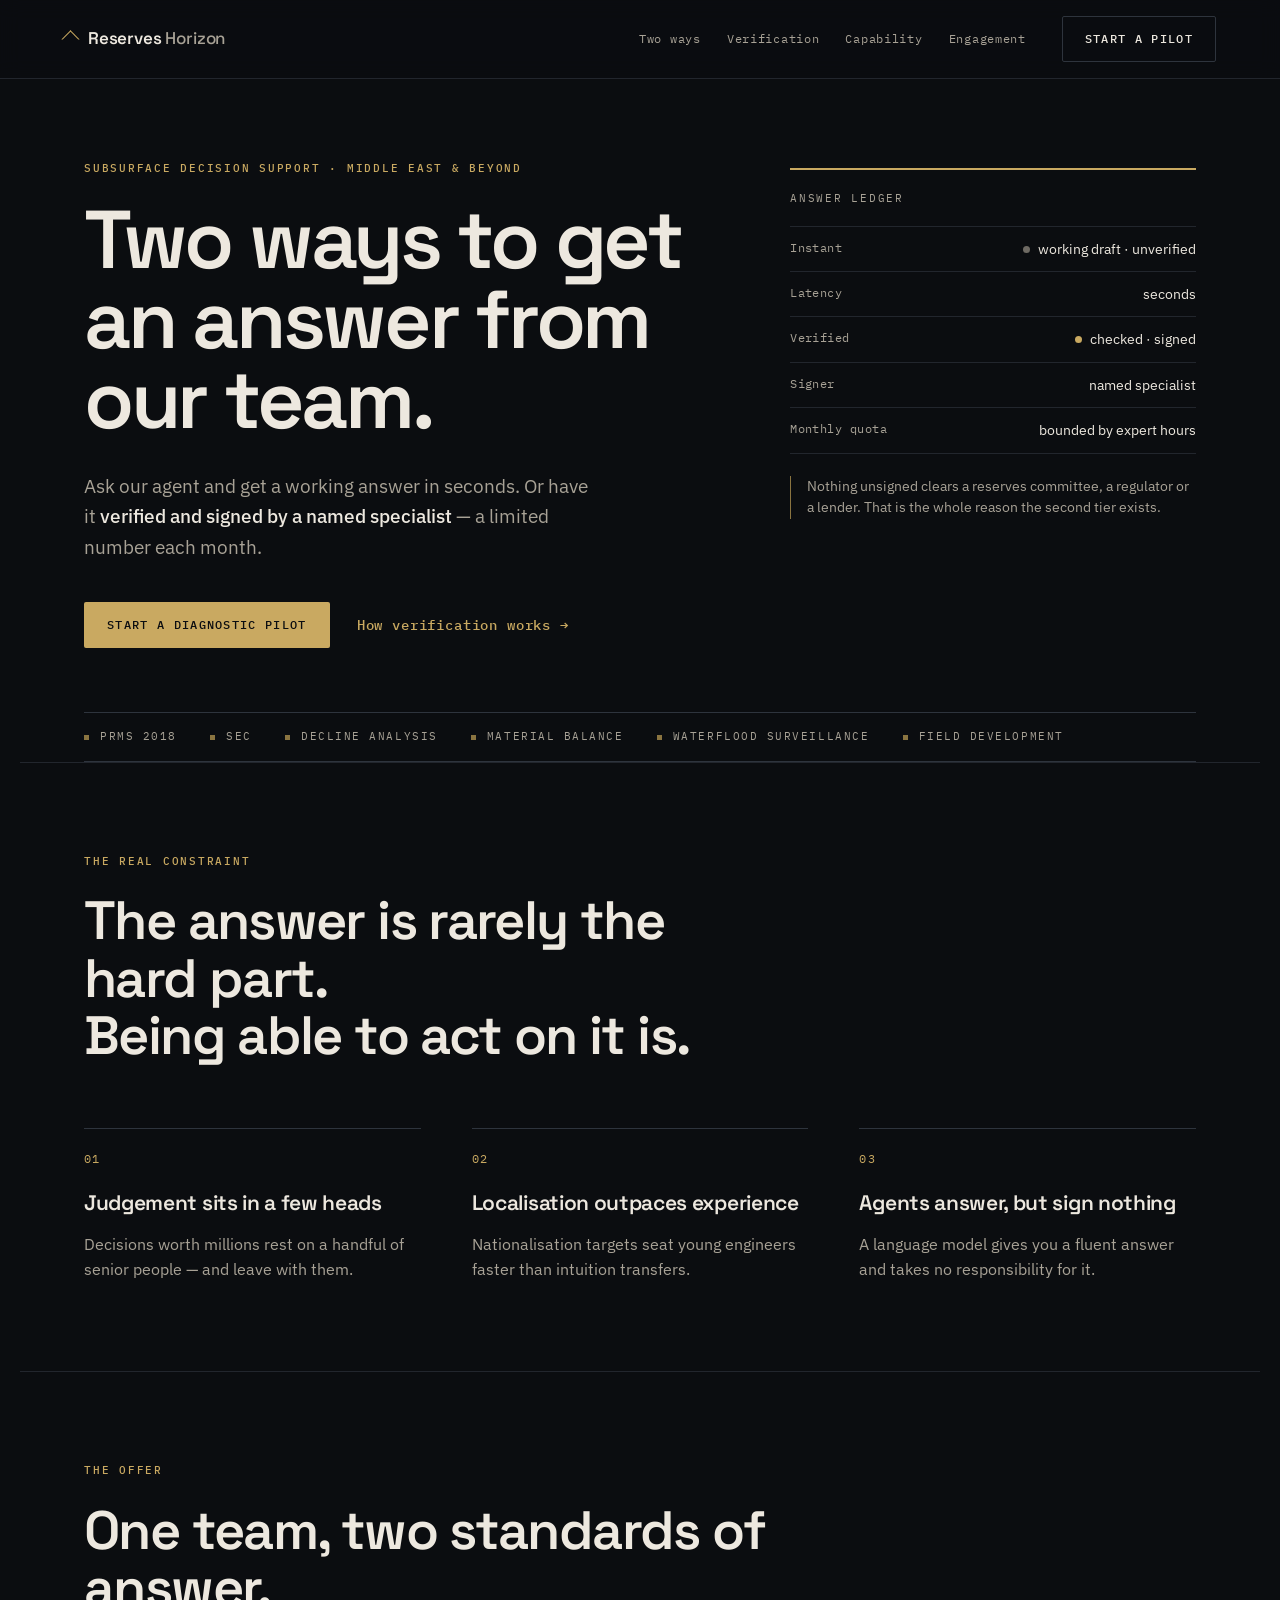
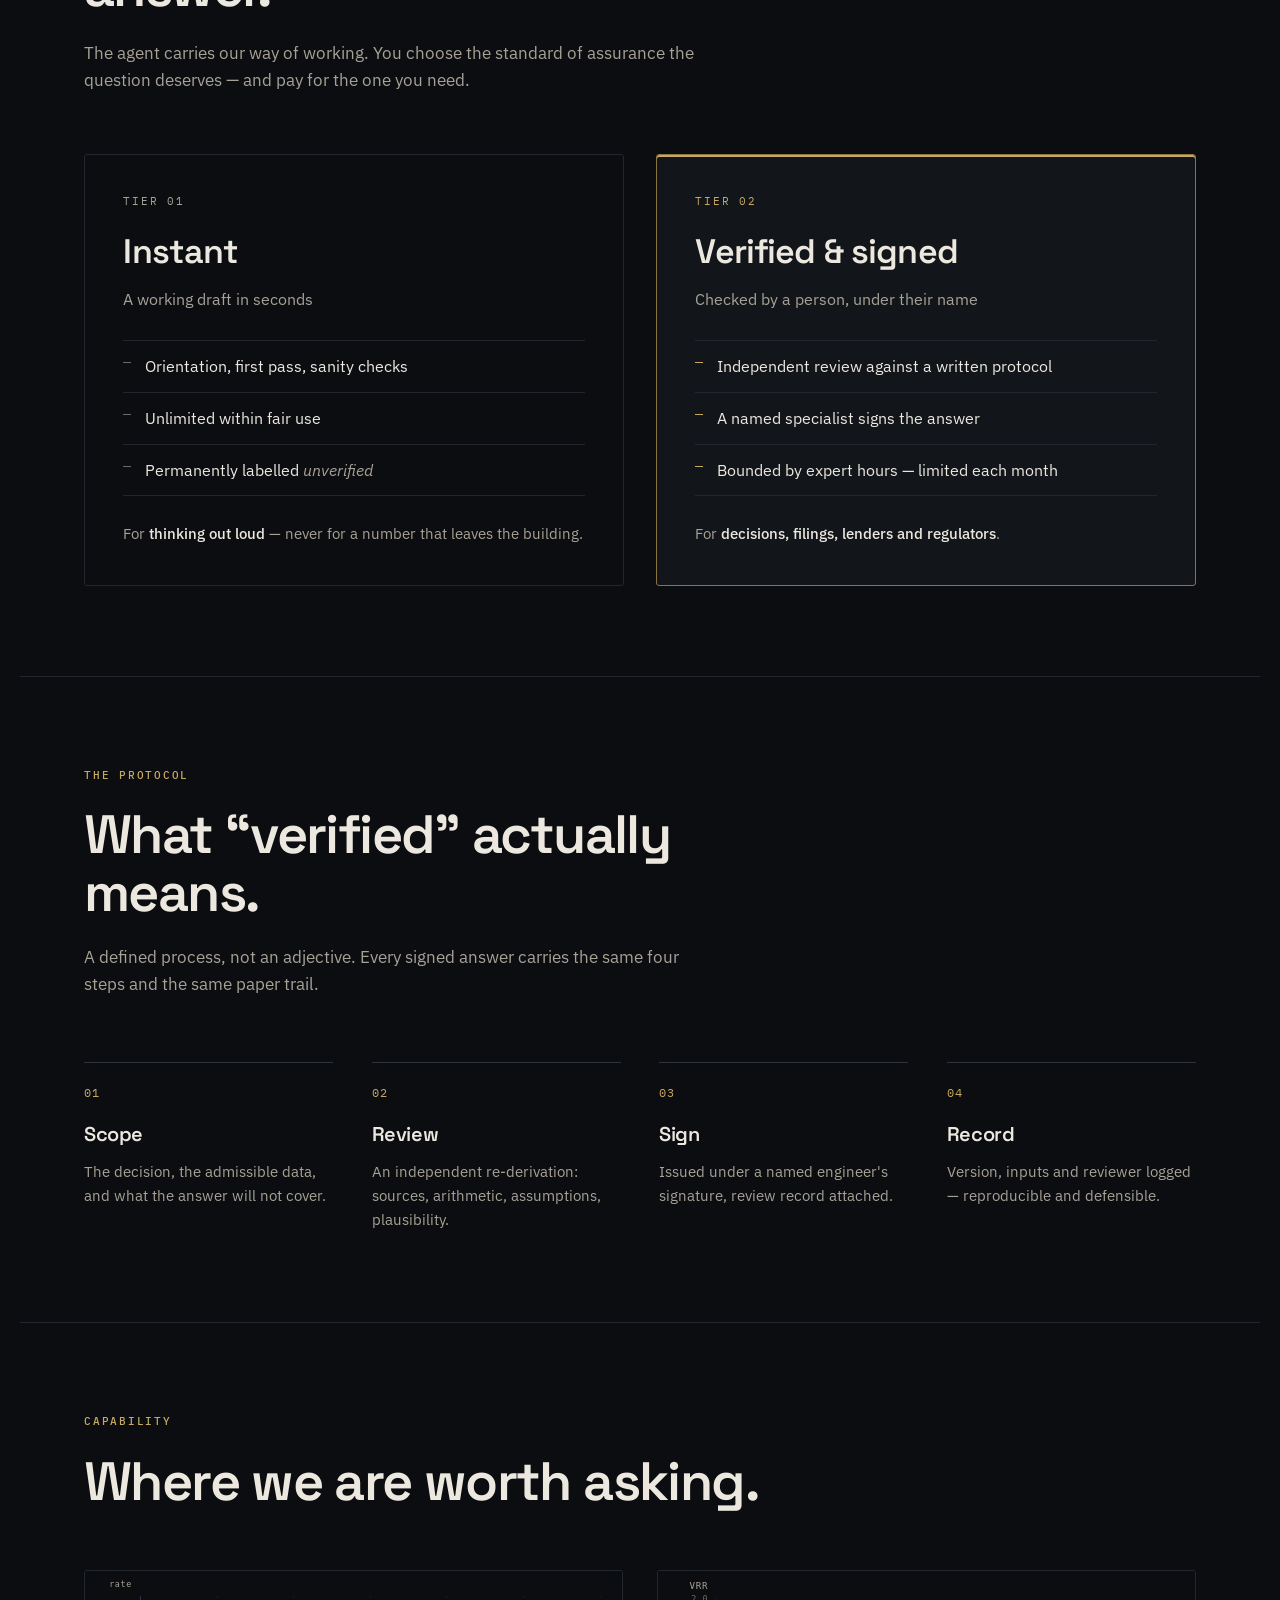
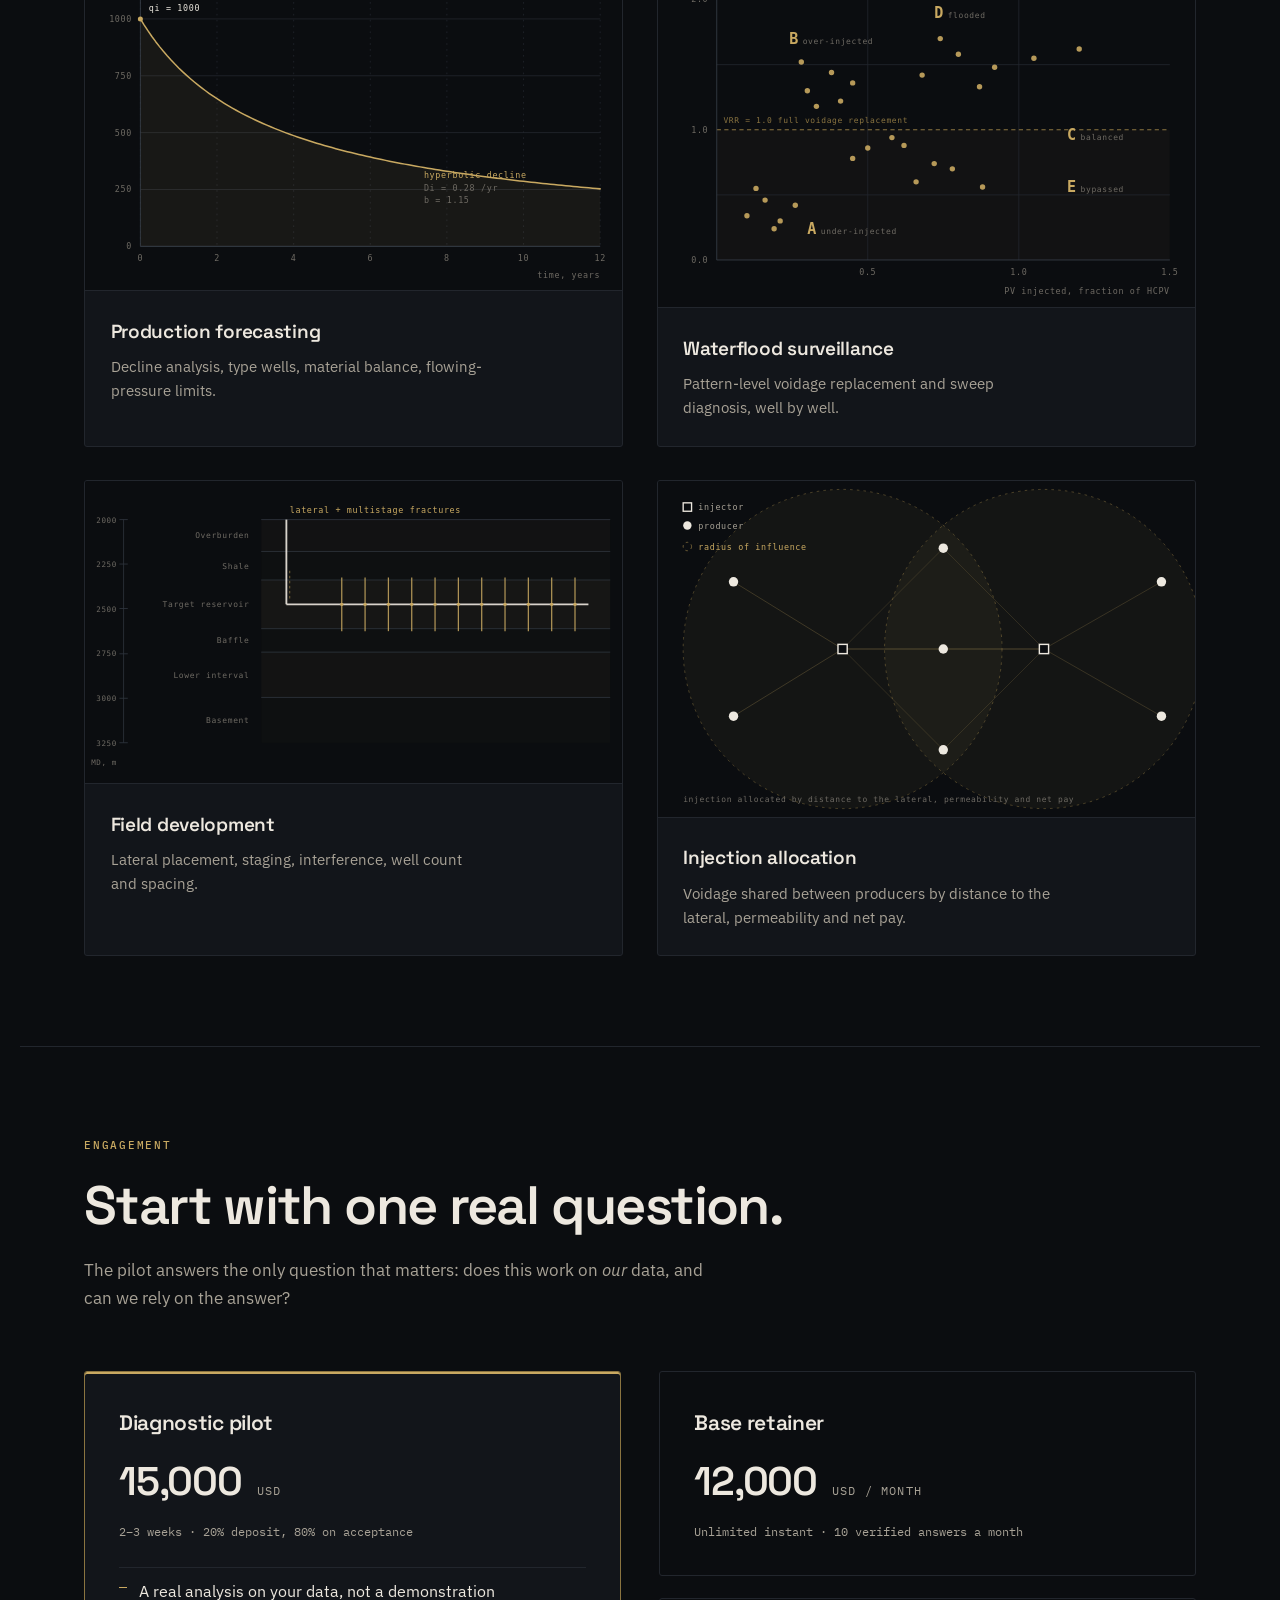
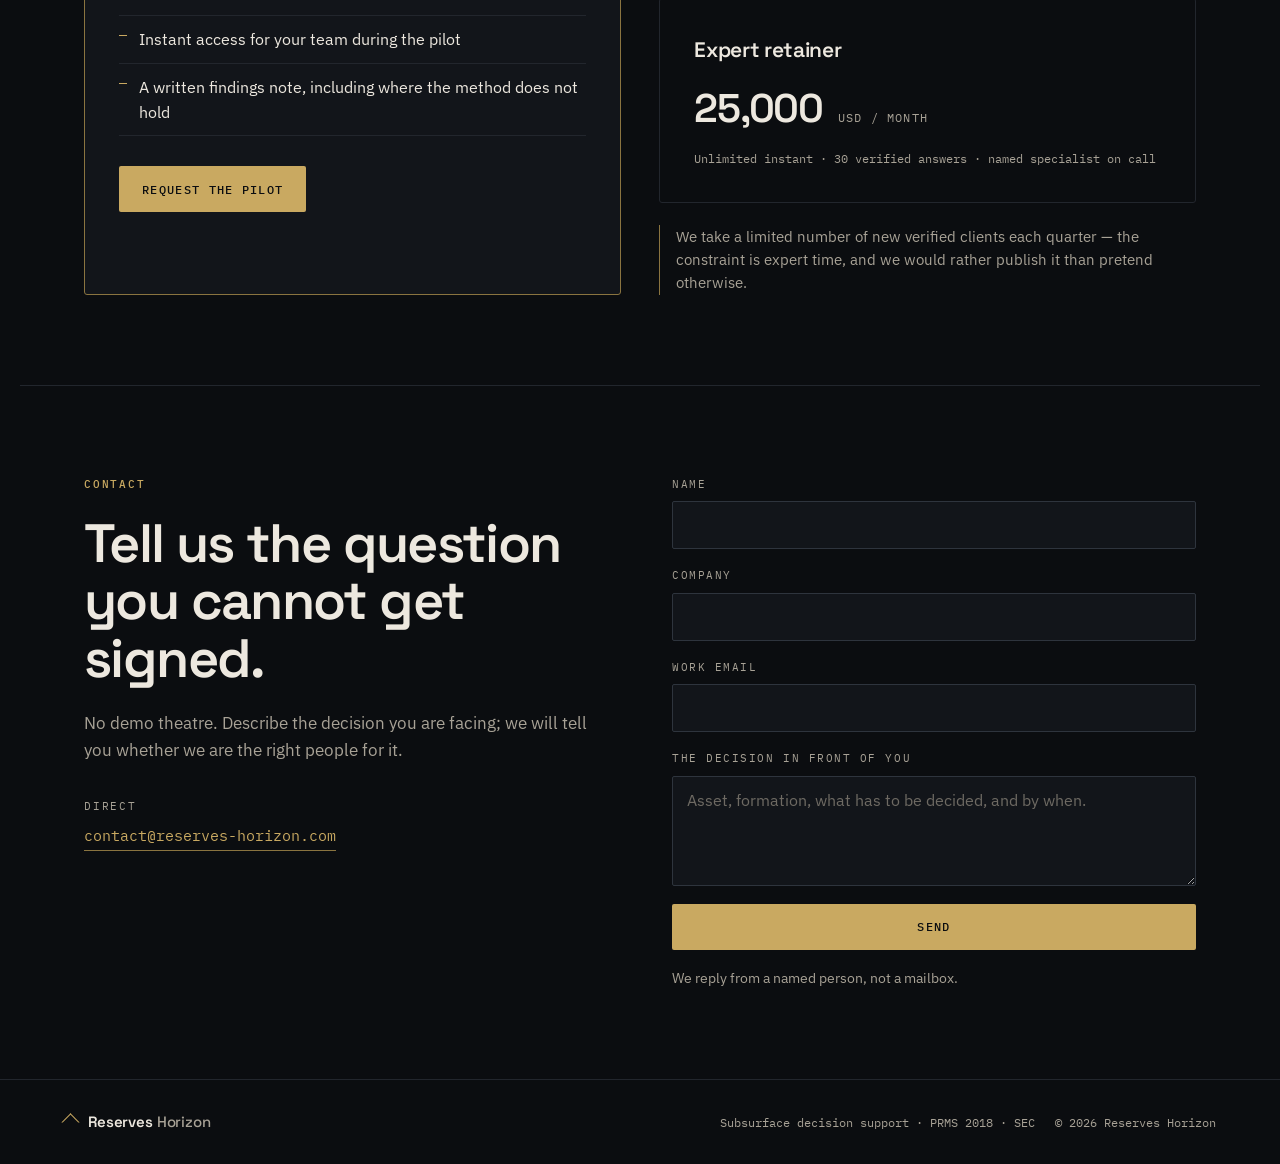
==== commit 0a4b02c1: "Add engineering graphics; cut copy by a fifth - Four generated technical figures (decline curve, VRR" ====
--- a/index.html
+++ b/index.html
@@ -29,6 +29,7 @@
 
 <main id="top">
 
+  <!-- ══ HERO ══════════════════════════════════════════════ -->
   <section class="hero">
     <div class="hero__grid">
       <div class="hero__lead">
@@ -55,6 +56,7 @@
           That is the whole reason the second tier exists.</p>
       </aside>
     </div>
+
     <div class="strip" aria-label="Capability areas">
       <span>PRMS 2018</span>
       <span>SEC</span>
@@ -65,6 +67,7 @@
     </div>
   </section>
 
+  <!-- ══ PROBLEM ═══════════════════════════════════════════ -->
   <section class="problem">
     <p class="eyebrow">The real constraint</p>
     <h2 class="h2">The answer is rarely the hard part.<br>Being able to act on it is.</h2>
@@ -72,29 +75,27 @@
       <div class="col">
         <p class="col__num">01</p>
         <h3>Judgement sits in a few heads</h3>
-        <p>Decisions worth millions still rest on the pattern recognition of a handful of senior
-          people. When they move on, the reasoning leaves with them — not the data.</p>
+        <p>Decisions worth millions rest on a handful of senior people — and leave with them.</p>
       </div>
       <div class="col">
         <p class="col__num">02</p>
         <h3>Localisation outpaces experience</h3>
-        <p>Nationalisation targets seat young engineers faster than field intuition can be
-          transferred. Fewer mentors, tighter output windows, the same consequences.</p>
+        <p>Nationalisation targets seat young engineers faster than intuition transfers.</p>
       </div>
       <div class="col">
         <p class="col__num">03</p>
         <h3>Agents answer, but sign nothing</h3>
-        <p>A language model gives you a fluent answer in seconds. It will not take responsibility
-          for it. No signature, no committee, no filing, no bank.</p>
-      </div>
-    </div>
-  </section>
-
+        <p>A language model gives you a fluent answer and takes no responsibility for it.</p>
+      </div>
+    </div>
+  </section>
+
+  <!-- ══ TWO TIERS ═════════════════════════════════════════ -->
   <section class="tiers" id="tiers">
     <p class="eyebrow">The offer</p>
     <h2 class="h2">One team, two standards of answer.</h2>
-    <p class="lede">The agent carries our way of working. You choose the standard of assurance
-      the question deserves — and pay for the one you need.</p>
+    <p class="lede">The agent carries our way of working. You choose the standard of assurance the
+      question deserves — and pay for the one you need.</p>
 
     <div class="tier-grid">
       <article class="tier tier--instant">
@@ -105,13 +106,12 @@
         </header>
         <ul class="tier__list">
           <li>Orientation, first pass, sanity checks</li>
-          <li>Draft calculations, wording, screening</li>
           <li>Unlimited within fair use</li>
           <li>Permanently labelled <em>unverified</em></li>
         </ul>
         <footer class="tier__foot">
-          <p class="tier__use">Use it for <span>thinking out loud</span> — never for a number that
-            leaves the building.</p>
+          <p class="tier__use">For <span>thinking out loud</span> — never for a number that leaves
+            the building.</p>
         </footer>
       </article>
 
@@ -123,83 +123,93 @@
         </header>
         <ul class="tier__list">
           <li>Independent review against a written protocol</li>
-          <li>Sources, arithmetic, assumptions, physical plausibility</li>
           <li>A named specialist signs the answer</li>
           <li>Bounded by expert hours — limited each month</li>
         </ul>
         <footer class="tier__foot">
-          <p class="tier__use">Use it for <span>decisions, filings, lenders and regulators</span>.</p>
+          <p class="tier__use">For <span>decisions, filings, lenders and regulators</span>.</p>
         </footer>
       </article>
     </div>
   </section>
 
+  <!-- ══ PROTOCOL ══════════════════════════════════════════ -->
   <section class="protocol" id="verification">
     <p class="eyebrow">The protocol</p>
     <h2 class="h2">What “verified” actually means.</h2>
-    <p class="lede">Verification is a defined process, not an adjective. Every signed answer carries
-      the same four steps and the same paper trail.</p>
+    <p class="lede">A defined process, not an adjective. Every signed answer carries the same four
+      steps and the same paper trail.</p>
 
     <ol class="protocol__steps">
       <li>
         <p class="step__num">01</p>
         <h3>Scope</h3>
-        <p>The question is bound before work starts: what decision it supports, what data is
-          admissible, and what the answer will not cover.</p>
+        <p>The decision, the admissible data, and what the answer will not cover.</p>
       </li>
       <li>
         <p class="step__num">02</p>
         <h3>Review</h3>
-        <p>A specialist re-derives the result independently — checking sources, arithmetic, stated
-          assumptions and whether the answer is physically plausible.</p>
+        <p>An independent re-derivation: sources, arithmetic, assumptions, plausibility.</p>
       </li>
       <li>
         <p class="step__num">03</p>
         <h3>Sign</h3>
-        <p>The answer is issued under a named engineer’s signature with the review record attached,
-          or it is returned with the discrepancies listed.</p>
+        <p>Issued under a named engineer's signature, review record attached.</p>
       </li>
       <li>
         <p class="step__num">04</p>
         <h3>Record</h3>
-        <p>The version, the inputs and the reviewer are logged, so the answer can be reproduced and
-          defended months later.</p>
+        <p>Version, inputs and reviewer logged — reproducible and defensible.</p>
       </li>
     </ol>
   </section>
 
-  <section class="domains" id="domains">
+  <!-- ══ CAPABILITY — графика вместо абзацев ═══════════════ -->
+  <section class="capability" id="domains">
     <p class="eyebrow">Capability</p>
     <h2 class="h2">Where we are worth asking.</h2>
-    <div class="domains__grid">
-      <div class="domain">
-        <h3>Reserves &amp; resources</h3>
-        <p>PRMS 2018 and SEC classification, resource categorisation, professional judgement on
-          commerciality and recoverability.</p>
-      </div>
-      <div class="domain">
-        <h3>Production forecasting</h3>
-        <p>Decline curve analysis, type wells, material balance, and limits imposed by flowing
-          bottom-hole pressure and drainage.</p>
-      </div>
-      <div class="domain">
-        <h3>Waterflood surveillance</h3>
-        <p>Pattern-level voidage replacement, injection allocation across horizontal laterals,
-          fracture interference and sweep diagnosis.</p>
-      </div>
-      <div class="domain">
-        <h3>Field development</h3>
-        <p>Screening economics, well count and spacing, development sequencing, and capital
-          allocation across a portfolio.</p>
-      </div>
-    </div>
-  </section>
-
+
+    <div class="cap-grid">
+      <figure class="cap">
+        <img src="assets/decline-curve.svg" alt="Hyperbolic decline curve: rate against time, with initial rate, decline rate and exponent annotated." loading="lazy" width="640" height="380">
+        <figcaption>
+          <h3>Production forecasting</h3>
+          <p>Decline analysis, type wells, material balance, flowing-pressure limits.</p>
+        </figcaption>
+      </figure>
+
+      <figure class="cap">
+        <img src="assets/vrr-crossplot.svg" alt="Crossplot of voidage replacement ratio against pore volume injected, showing well clusters A to E." loading="lazy" width="640" height="400">
+        <figcaption>
+          <h3>Waterflood surveillance</h3>
+          <p>Pattern-level voidage replacement and sweep diagnosis, well by well.</p>
+        </figcaption>
+      </figure>
+
+      <figure class="cap">
+        <img src="assets/well-section.svg" alt="Cross-section of a layered reservoir with a horizontal well and multistage hydraulic fractures." loading="lazy" width="640" height="360">
+        <figcaption>
+          <h3>Field development</h3>
+          <p>Lateral placement, staging, interference, well count and spacing.</p>
+        </figcaption>
+      </figure>
+
+      <figure class="cap">
+        <img src="assets/flood-pattern.svg" alt="Waterflood well pattern: injectors allocating voidage to producers within a radius of influence." loading="lazy" width="640" height="400">
+        <figcaption>
+          <h3>Injection allocation</h3>
+          <p>Voidage shared between producers by distance to the lateral, permeability and net pay.</p>
+        </figcaption>
+      </figure>
+    </div>
+  </section>
+
+  <!-- ══ ENGAGEMENT ════════════════════════════════════════ -->
   <section class="engagement" id="engagement">
     <p class="eyebrow">Engagement</p>
     <h2 class="h2">Start with one real question.</h2>
-    <p class="lede">The pilot exists to answer the only question that matters to you: does this work
-      on <em>our</em> data, and can we rely on the answer?</p>
+    <p class="lede">The pilot answers the only question that matters: does this work on
+      <em>our</em> data, and can we rely on the answer?</p>
 
     <div class="engage__grid">
       <article class="plan plan--lead">
@@ -209,10 +219,9 @@
           <p class="plan__term">2–3 weeks · 20% deposit, 80% on acceptance</p>
         </header>
         <ul>
-          <li>A real analysis run on your data, not a demonstration</li>
+          <li>A real analysis on your data, not a demonstration</li>
           <li>Instant access for your team during the pilot</li>
-          <li>A written findings note from the specialists who did the work</li>
-          <li>An honest statement of where the method holds and where it does not</li>
+          <li>A written findings note, including where the method does not hold</li>
         </ul>
         <a class="btn btn--solid" href="#contact">Request the pilot</a>
       </article>
@@ -228,20 +237,20 @@
           <p class="plan__price">25,000 <span>USD / month</span></p>
           <p class="plan__term">Unlimited instant · 30 verified answers · named specialist on call</p>
         </article>
-        <p class="plans__note">Standalone verification is available per answer by agreement. We take
-          a limited number of new verified clients each quarter — the constraint is expert time, and
-          we would rather publish it than pretend otherwise.</p>
-      </div>
-    </div>
-  </section>
-
+        <p class="plans__note">We take a limited number of new verified clients each quarter — the
+          constraint is expert time, and we would rather publish it than pretend otherwise.</p>
+      </div>
+    </div>
+  </section>
+
+  <!-- ══ CONTACT ═══════════════════════════════════════════ -->
   <section class="contact" id="contact">
     <div class="contact__grid">
       <div class="contact__intro">
         <p class="eyebrow">Contact</p>
         <h2 class="h2">Tell us the question you cannot get signed.</h2>
-        <p class="lede">No demo theatre and no slideware. Describe the decision you are facing; we
-          will tell you whether we are the right people for it.</p>
+        <p class="lede">No demo theatre. Describe the decision you are facing; we will tell you
+          whether we are the right people for it.</p>
         <p class="contact__direct">
           <span class="panel__label">Direct</span>
           <a href="mailto:contact@reserves-horizon.com">contact@reserves-horizon.com</a>
@@ -296,7 +305,7 @@
 <script>
   (function () {
     var reduce = window.matchMedia('(prefers-reduced-motion: reduce)').matches;
-    var items = document.querySelectorAll('.problem__cols, .tier-grid, .protocol__steps, .domains__grid, .engage__grid, .contact__grid');
+    var items = document.querySelectorAll('.problem__cols, .tier-grid, .protocol__steps, .cap-grid, .engage__grid, .contact__grid');
     if (reduce || !('IntersectionObserver' in window)) {
       items.forEach(function (el) { el.classList.add('is-in'); });
       return;
--- a/style.css
+++ b/style.css
@@ -401,25 +401,29 @@
 .protocol__steps h3 { font-size: 20px; margin-bottom: 10px; }
 .protocol__steps p:last-child { color: var(--paper-dim); font-size: 15px; }
 
-/* ── domains ────────────────────────────────────────────── */
-
-.domains__grid {
+/* ── capability: figures carry the argument ─────────────── */
+
+.cap-grid {
   margin-top: 60px;
   display: grid;
   grid-template-columns: repeat(2, minmax(0, 1fr));
-  gap: 0;
-  border-top: var(--rule);
-  border-left: var(--rule);
-}
-@media (max-width: 780px) { .domains__grid { grid-template-columns: 1fr; } }
-
-.domain {
-  padding: clamp(24px, 3vw, 40px);
-  border-right: var(--rule);
-  border-bottom: var(--rule);
-}
-.domain h3 { font-size: 20px; margin-bottom: 10px; letter-spacing: -0.015em; }
-.domain p { color: var(--paper-dim); font-size: 15.5px; max-width: 42ch; }
+  gap: clamp(20px, 2.6vw, 34px);
+}
+@media (max-width: 820px) { .cap-grid { grid-template-columns: 1fr; } }
+
+.cap {
+  margin: 0;
+  border: var(--rule);
+  border-radius: 3px;
+  overflow: hidden;
+  background: var(--ink-raise);
+  display: flex;
+  flex-direction: column;
+}
+.cap img { display: block; width: 100%; height: auto; border-bottom: var(--rule); }
+.cap figcaption { padding: clamp(18px, 2vw, 26px); }
+.cap h3 { font-size: 19px; margin-bottom: 8px; letter-spacing: -0.015em; }
+.cap p { color: var(--paper-dim); font-size: 15px; max-width: 42ch; }
 
 /* ── engagement ─────────────────────────────────────────── */
 
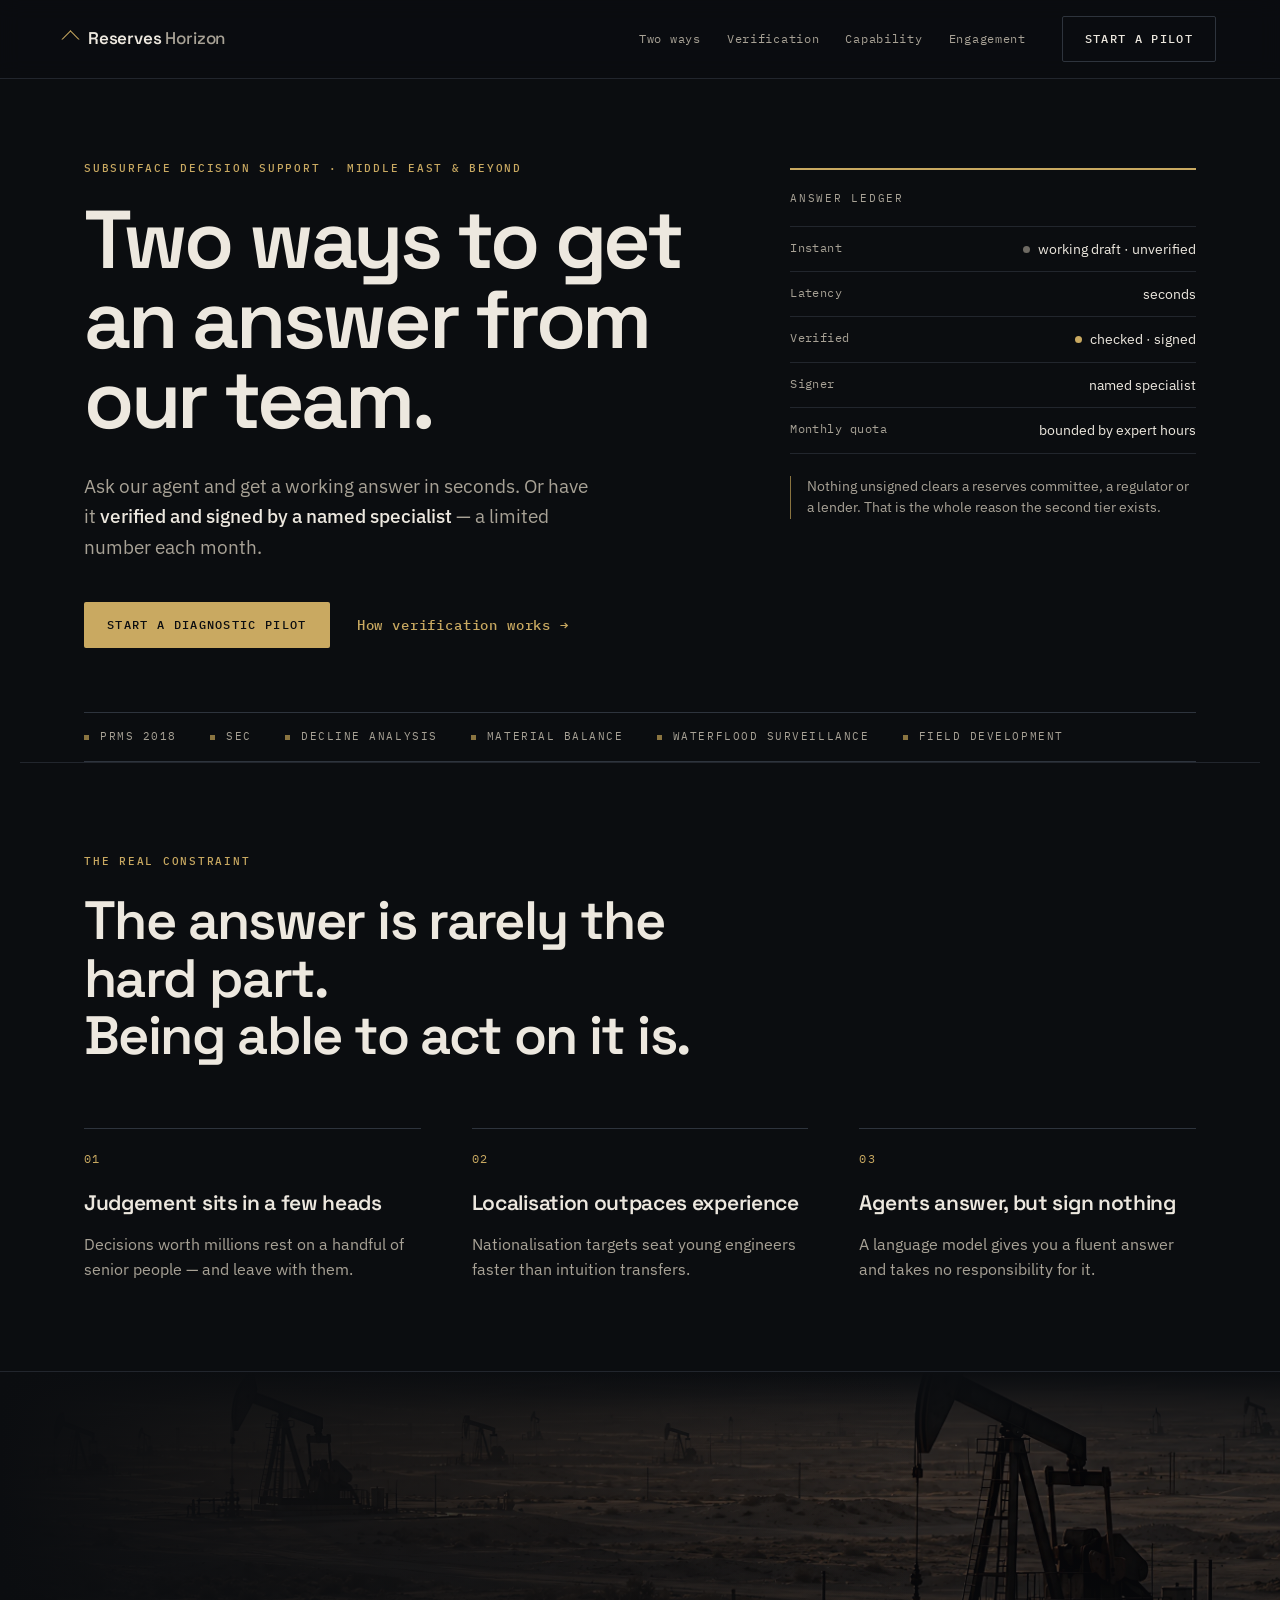
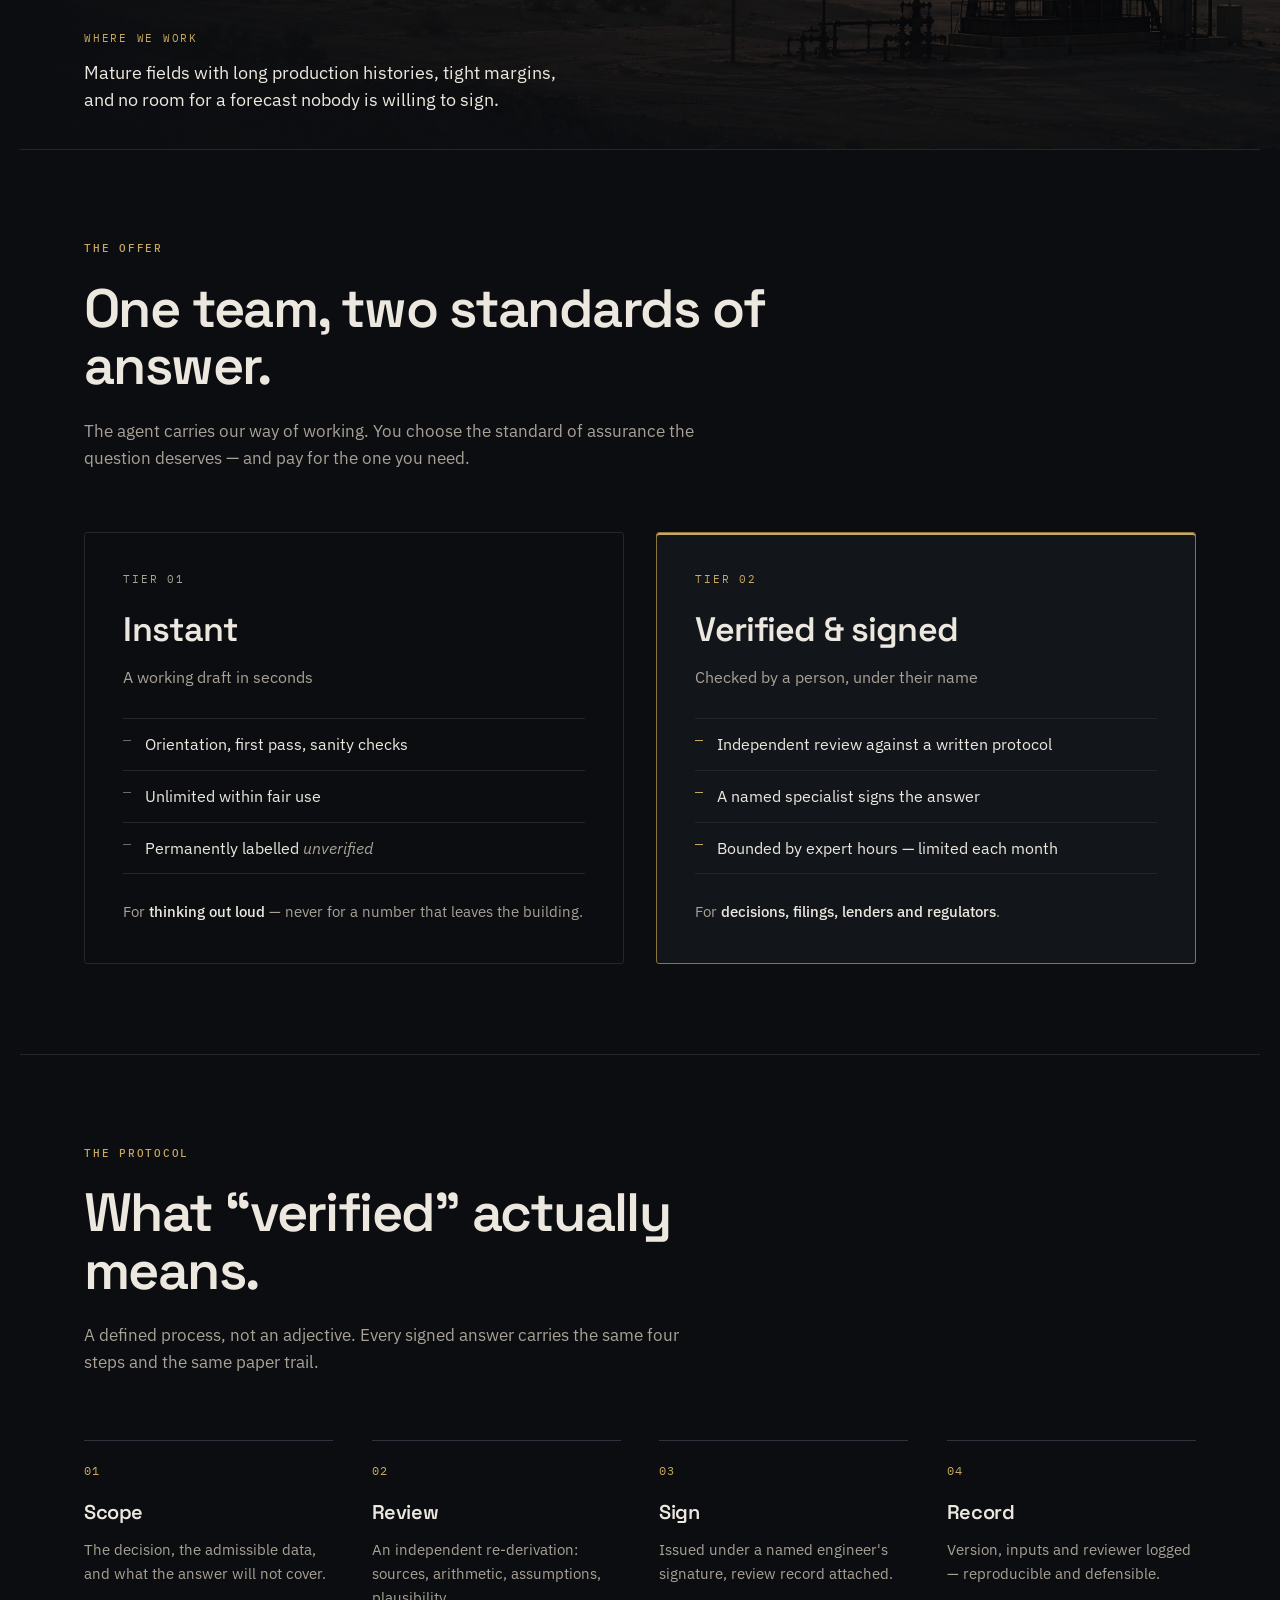
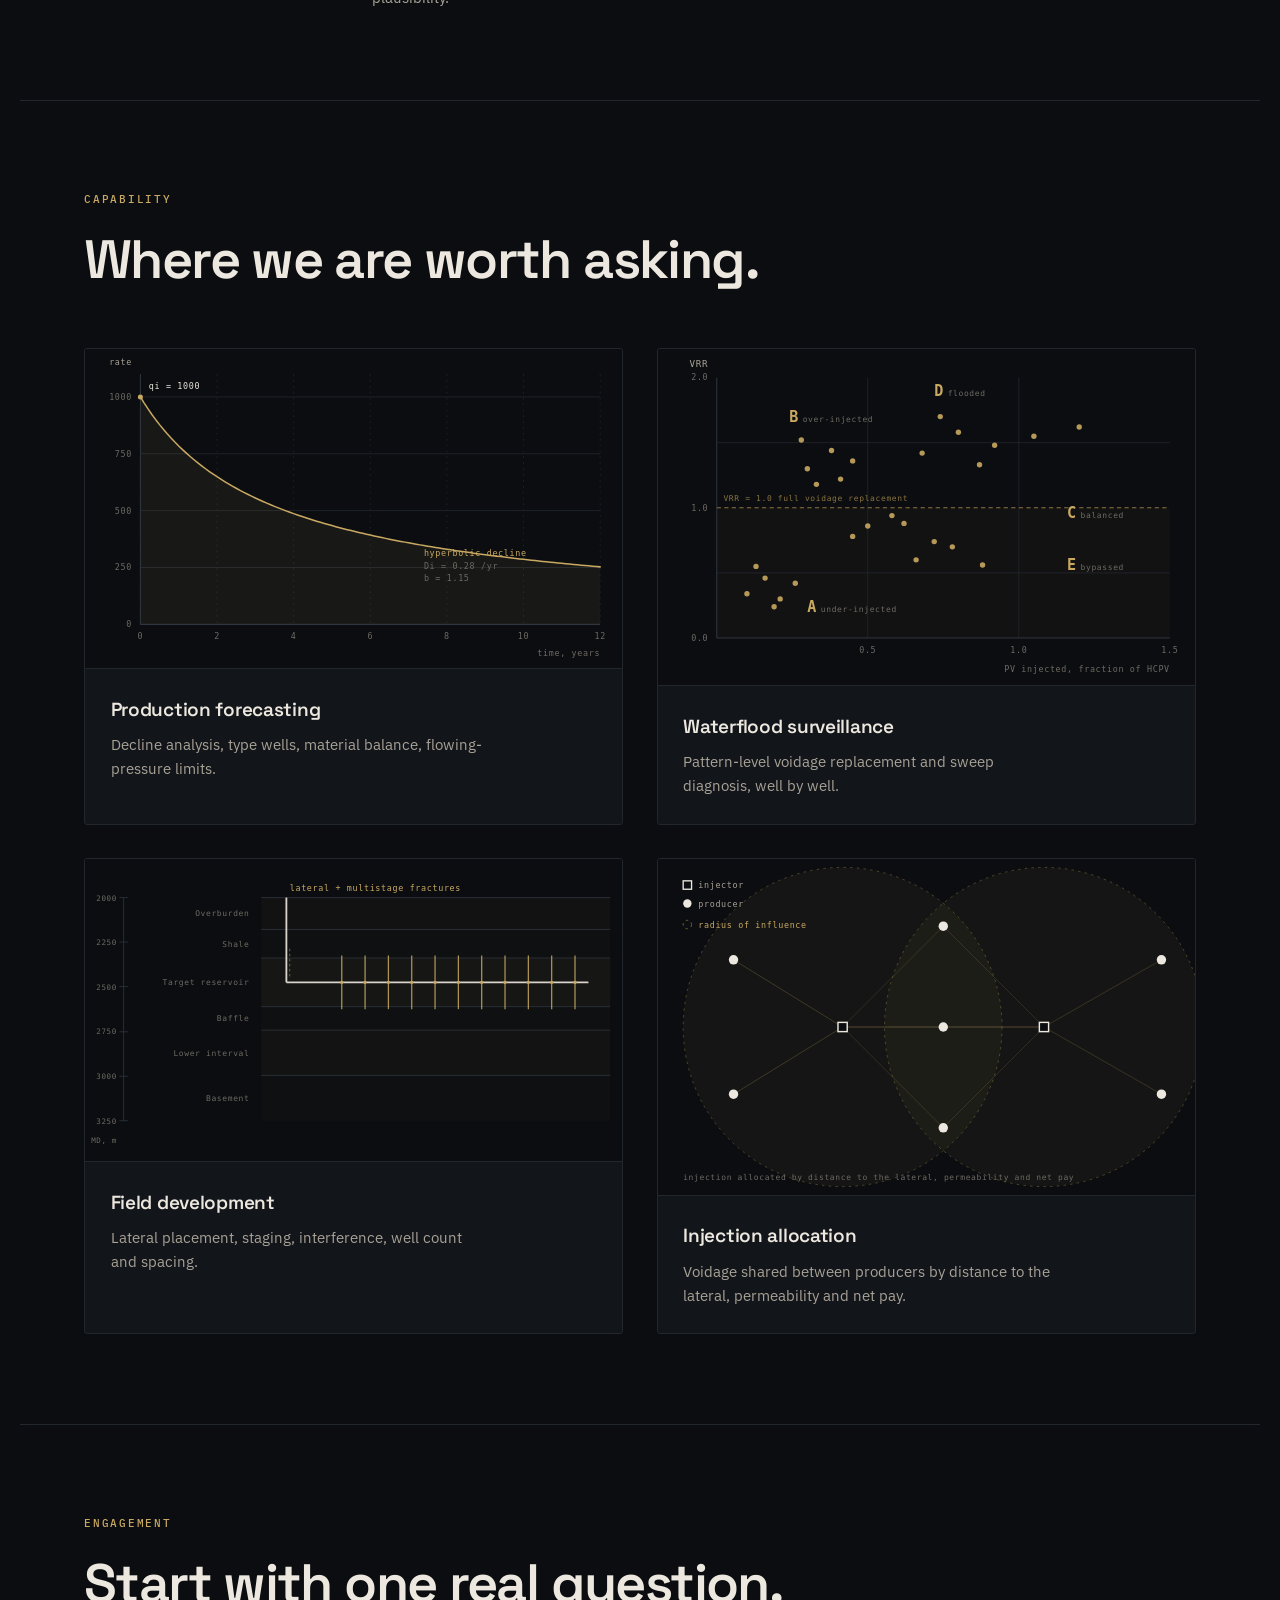
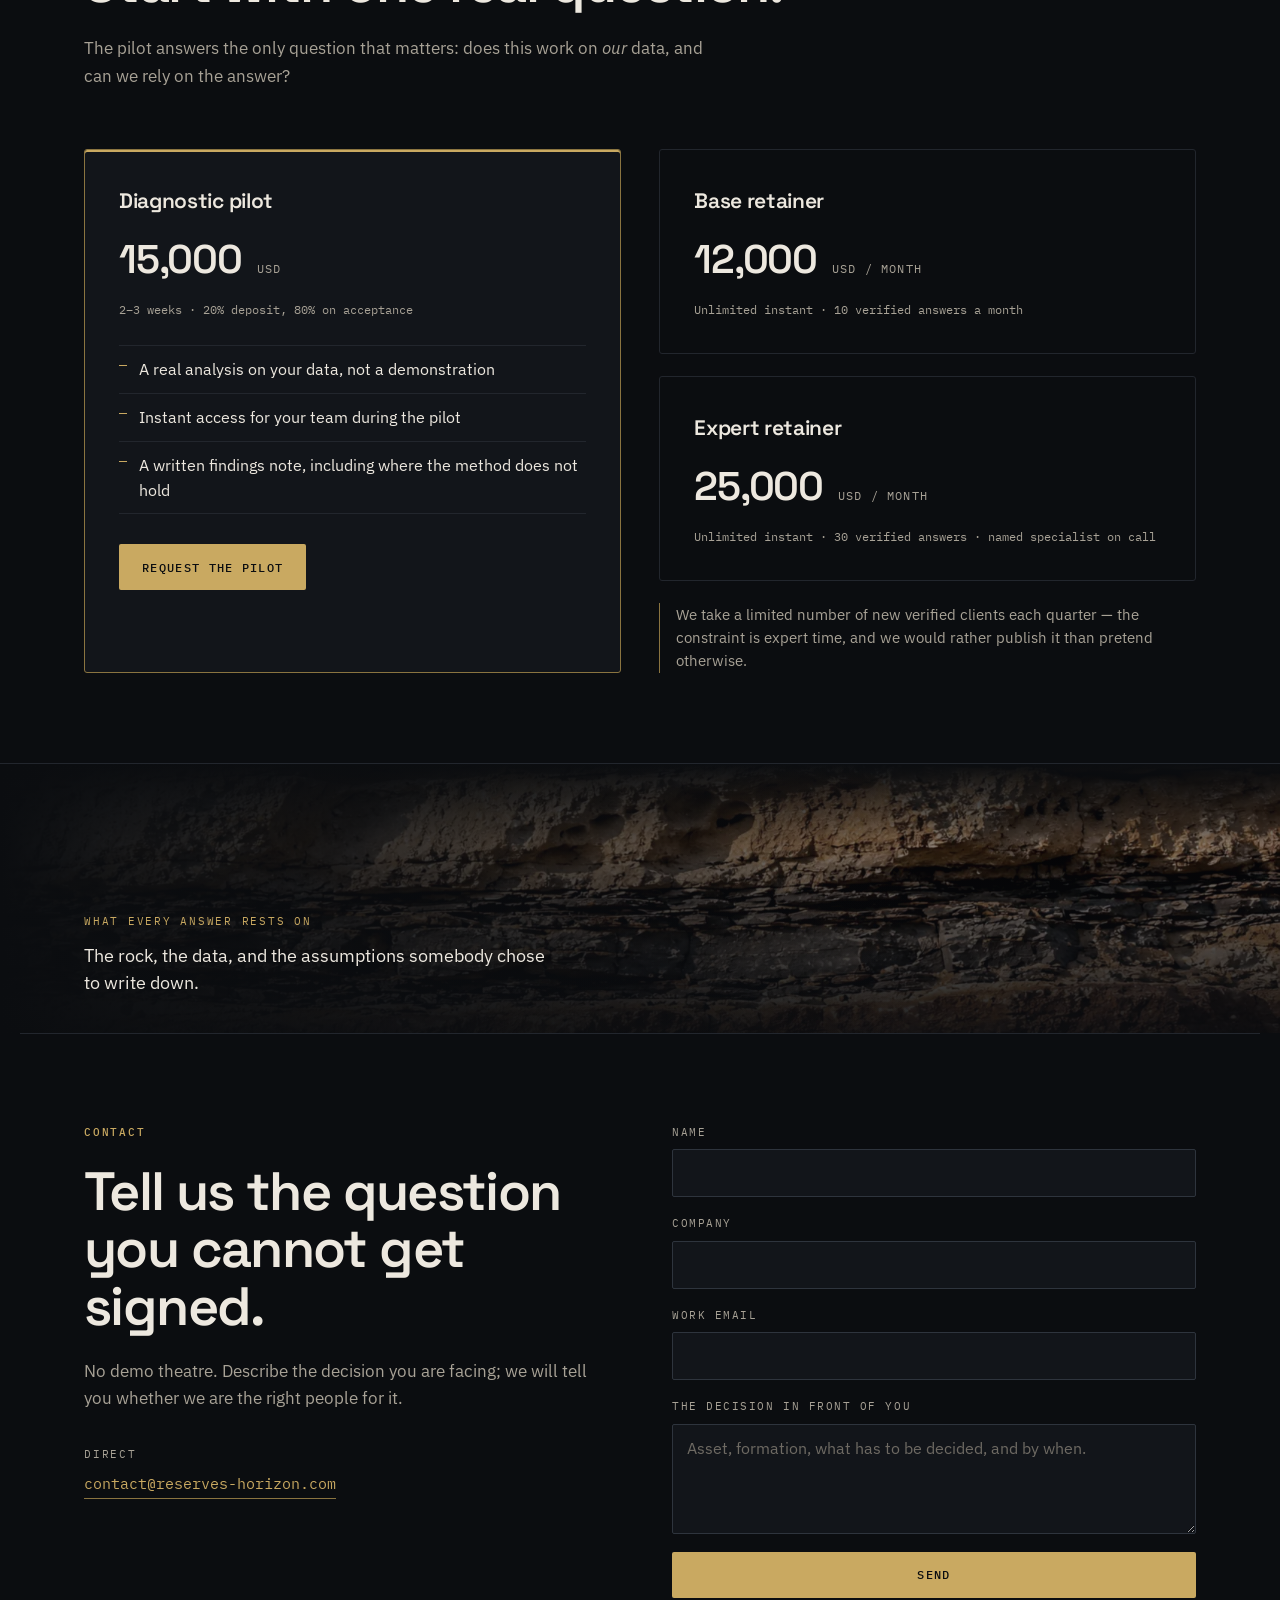
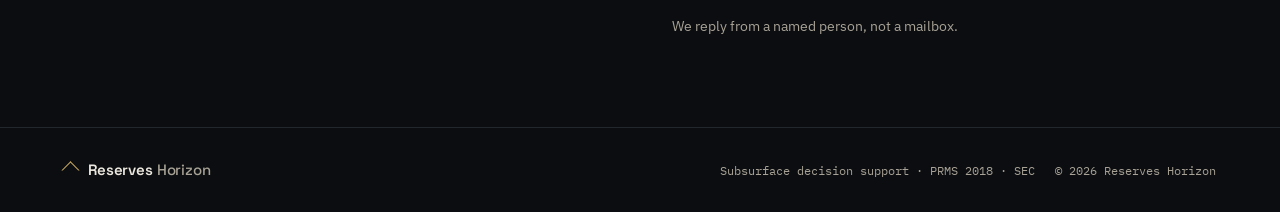
==== commit 59354062: "Add two photographic bands, upscaled from generated originals - Two full-bleed image moments: a dese" ====
--- a/index.html
+++ b/index.html
@@ -87,6 +87,20 @@
         <h3>Agents answer, but sign nothing</h3>
         <p>A language model gives you a fluent answer and takes no responsibility for it.</p>
       </div>
+    </div>
+  </section>
+
+  <!-- ══ BAND: the field ═══════════════════════════════════ -->
+  <section class="band" aria-label="A desert oil field at golden hour">
+    <picture>
+      <source srcset="assets/field.webp" type="image/webp">
+      <img class="band__img" src="assets/field.jpg" loading="lazy" width="2600" height="1462"
+           alt="A desert oil field at golden hour: pump jacks and wellheads across a gravel plain, mountains on the horizon.">
+    </picture>
+    <div class="band__cap">
+      <span class="panel__label">Where we work</span>
+      <p>Mature fields with long production histories, tight margins, and no room for a forecast
+        nobody is willing to sign.</p>
     </div>
   </section>
 
@@ -243,6 +257,19 @@
     </div>
   </section>
 
+  <!-- ══ BAND: the rock ════════════════════════════════════ -->
+  <section class="band band--short" aria-label="Sedimentary rock face in raking light">
+    <picture>
+      <source srcset="assets/rock.webp" type="image/webp">
+      <img class="band__img" src="assets/rock.jpg" loading="lazy" width="1700" height="956"
+           alt="Close-up of a sedimentary rock face: sandstone beds separated by dark shale partings in low raking light.">
+    </picture>
+    <div class="band__cap">
+      <span class="panel__label">What every answer rests on</span>
+      <p>The rock, the data, and the assumptions somebody chose to write down.</p>
+    </div>
+  </section>
+
   <!-- ══ CONTACT ═══════════════════════════════════════════ -->
   <section class="contact" id="contact">
     <div class="contact__grid">
--- a/style.css
+++ b/style.css
@@ -425,6 +425,55 @@
 .cap h3 { font-size: 19px; margin-bottom: 8px; letter-spacing: -0.015em; }
 .cap p { color: var(--paper-dim); font-size: 15px; max-width: 42ch; }
 
+/* ── image bands — full-bleed visual moments ────────────── */
+
+.band {
+  position: relative;
+  max-width: none;
+  margin: 0;
+  padding: 0;
+  border-top: var(--rule);
+  height: clamp(280px, 42vh, 480px);
+  overflow: hidden;
+  background: var(--ink);
+}
+.band--short { height: clamp(210px, 30vh, 340px); }
+
+.band picture { display: contents; }
+
+.band__img {
+  position: absolute;
+  inset: 0;
+  width: 100%;
+  height: 100%;
+  object-fit: cover;
+  object-position: center;
+  opacity: .62;
+  filter: saturate(.62) contrast(1.06) brightness(.85);
+}
+.band::after {
+  content: "";
+  position: absolute;
+  inset: 0;
+  background:
+    linear-gradient(to right, var(--ink) 0%, rgba(11,13,16,.55) 38%, transparent 72%),
+    linear-gradient(to bottom, var(--ink) 0%, transparent 30%, rgba(11,13,16,.85) 100%);
+}
+.band__cap {
+  position: absolute;
+  left: max(var(--gutter), calc((100vw - var(--maxw)) / 2 + var(--gutter)));
+  bottom: clamp(22px, 4vh, 44px);
+  right: var(--gutter);
+  z-index: 2;
+  max-width: 48ch;
+}
+.band__cap .panel__label { display: block; margin-bottom: 12px; color: var(--gold); }
+.band__cap p {
+  font-size: clamp(15px, 1.4vw, 19px);
+  line-height: 1.5;
+  color: var(--paper);
+}
+
 /* ── engagement ─────────────────────────────────────────── */
 
 .engage__grid {
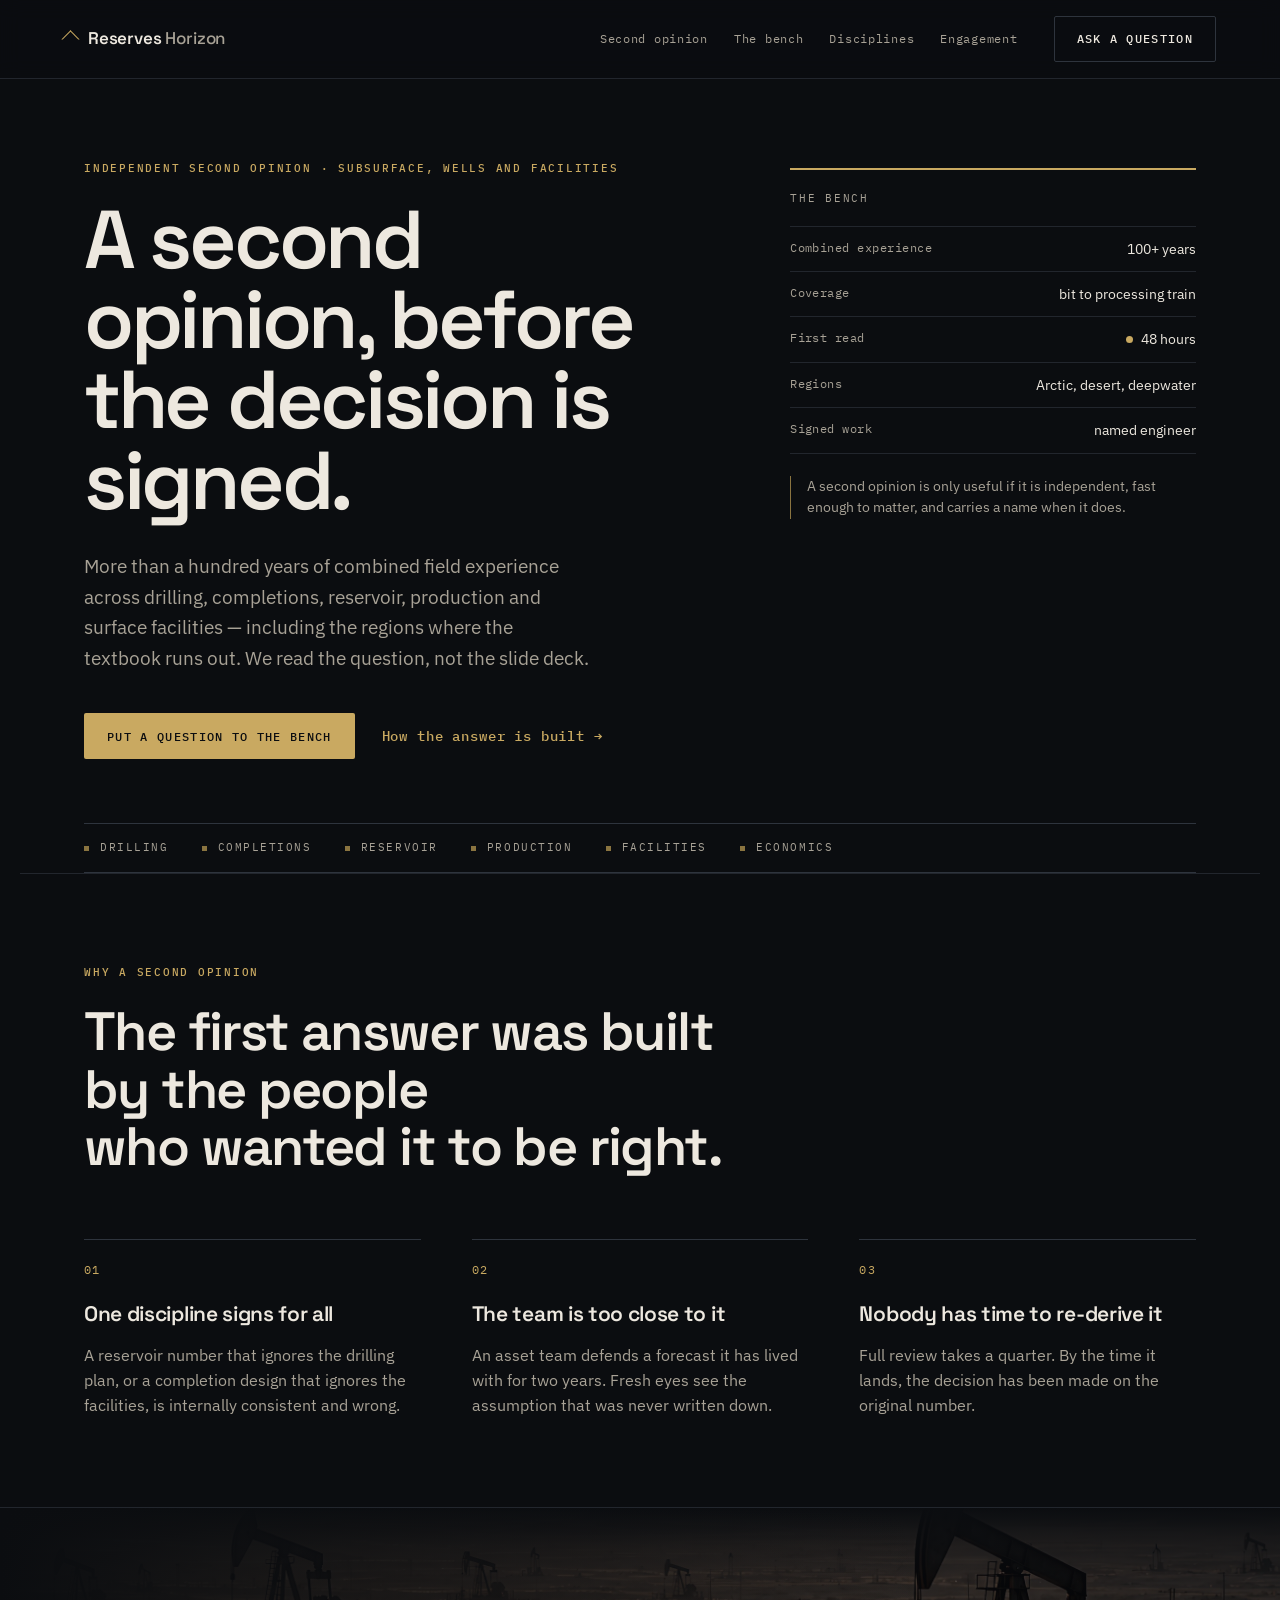
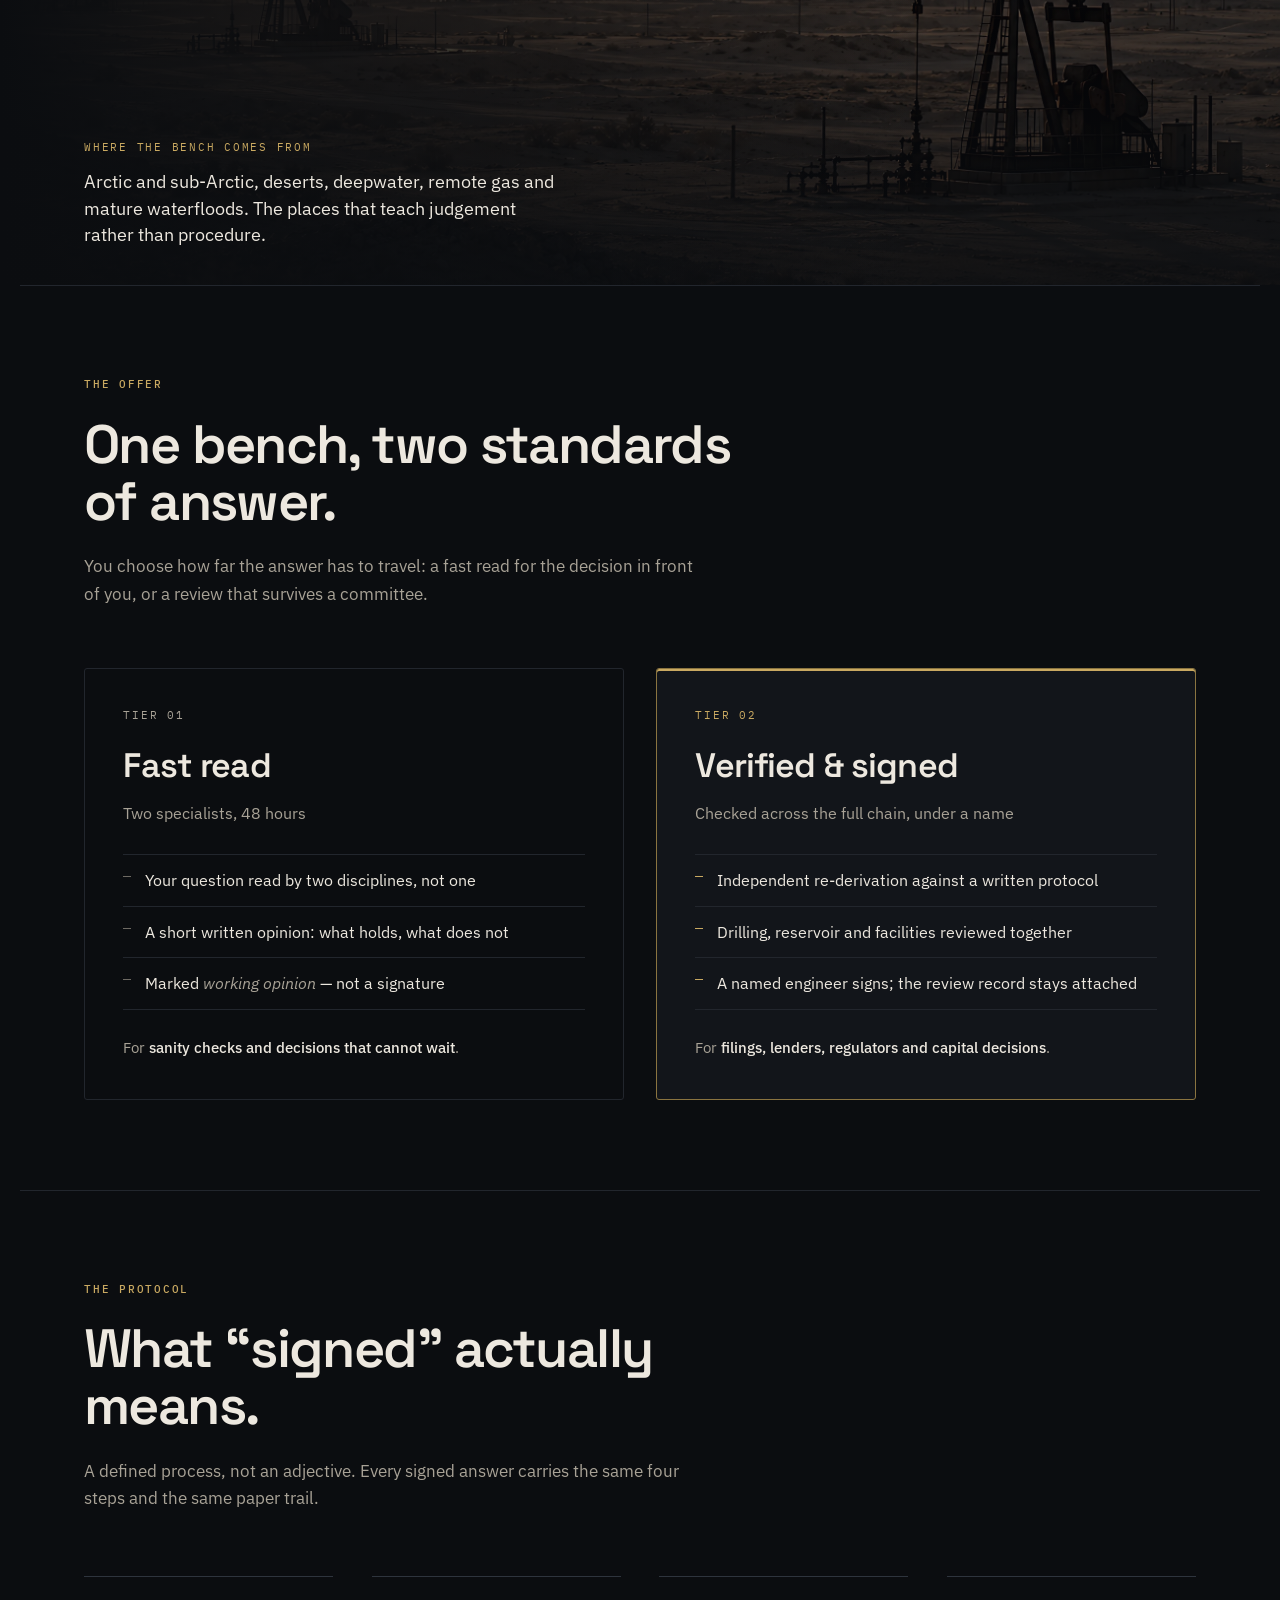
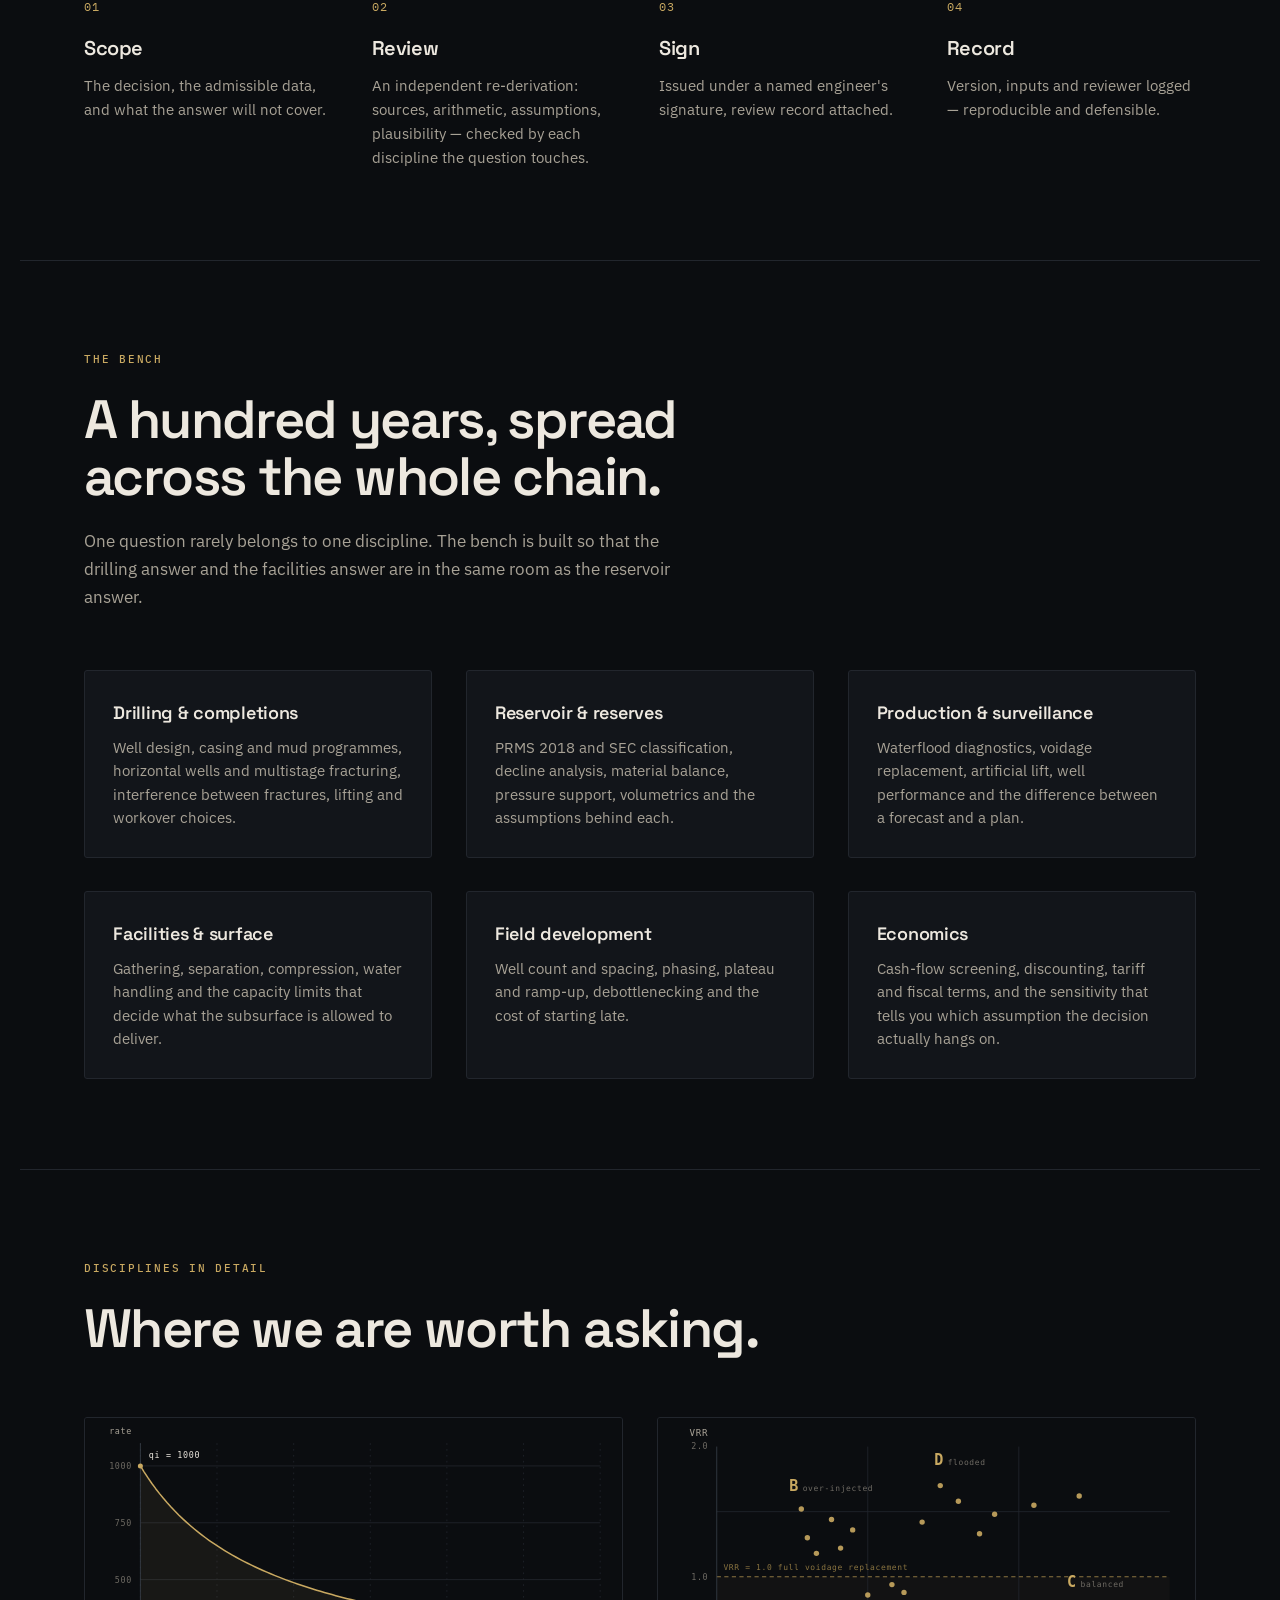
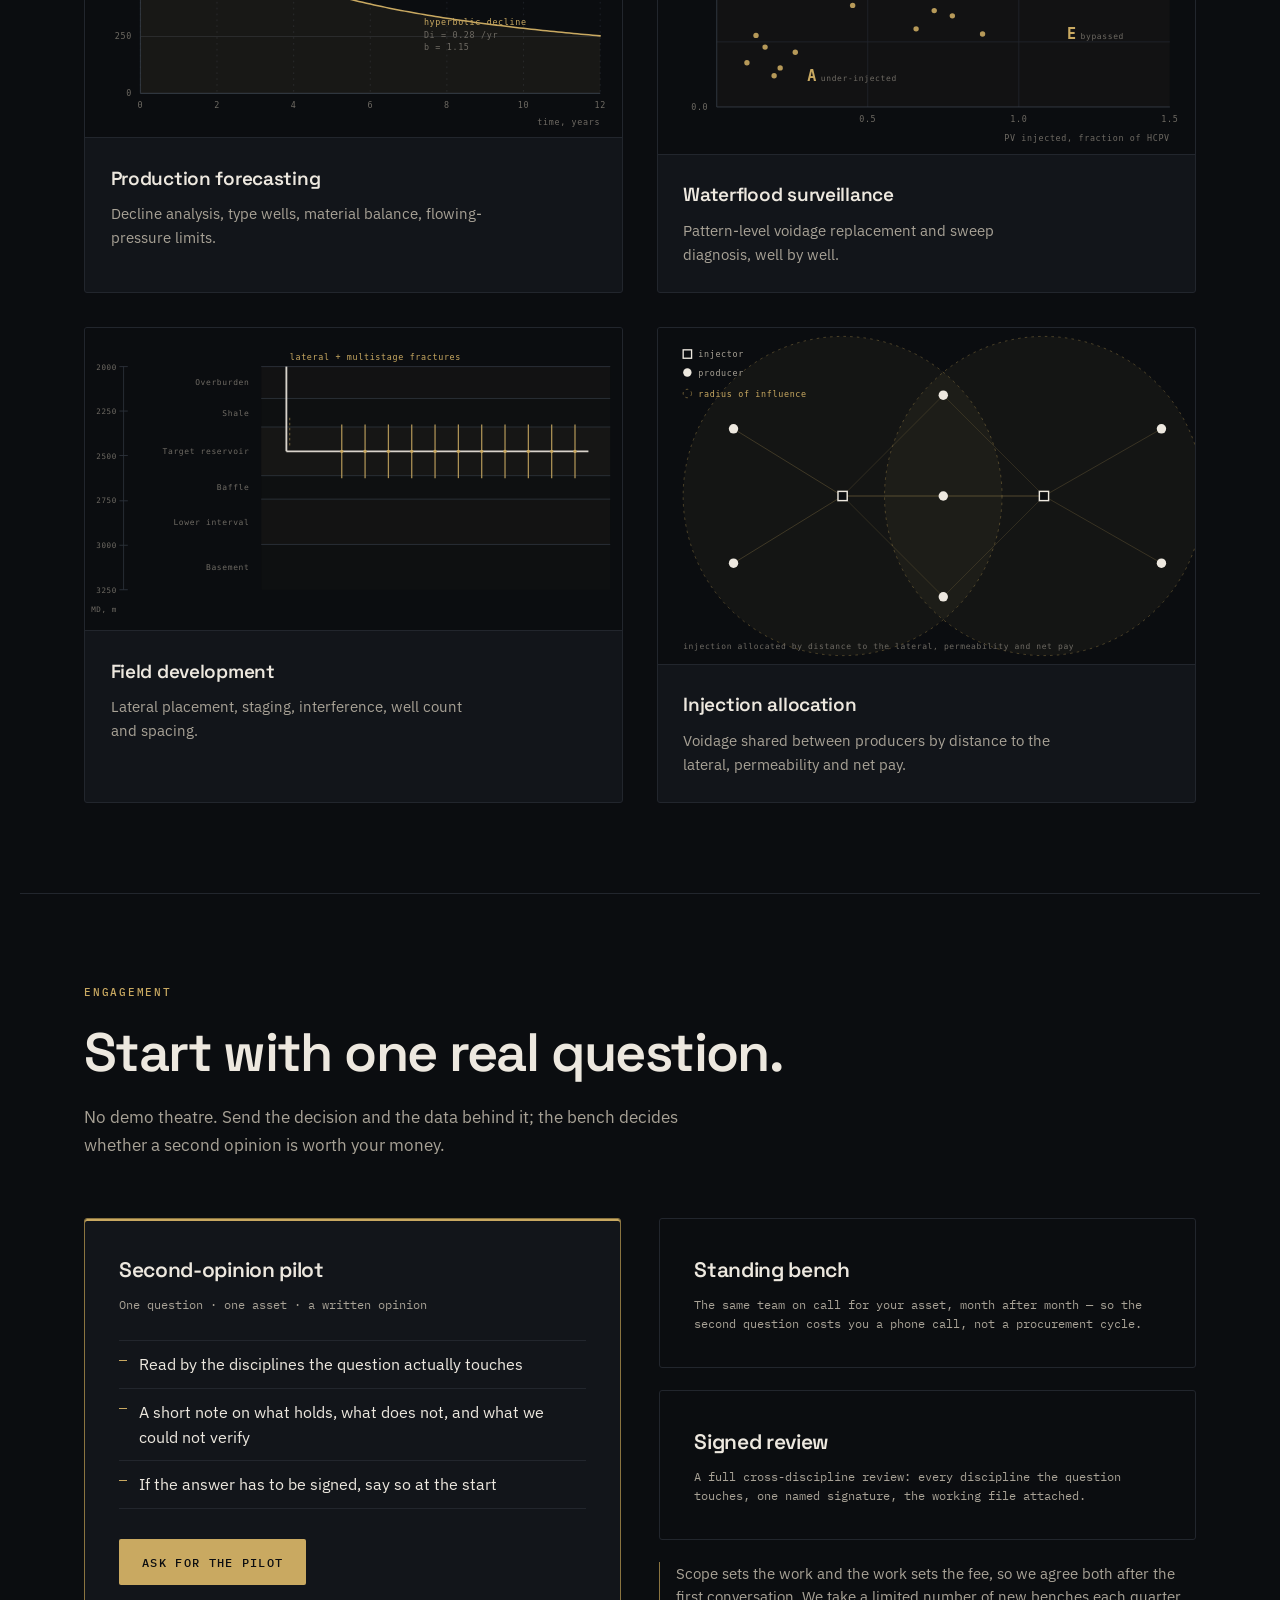
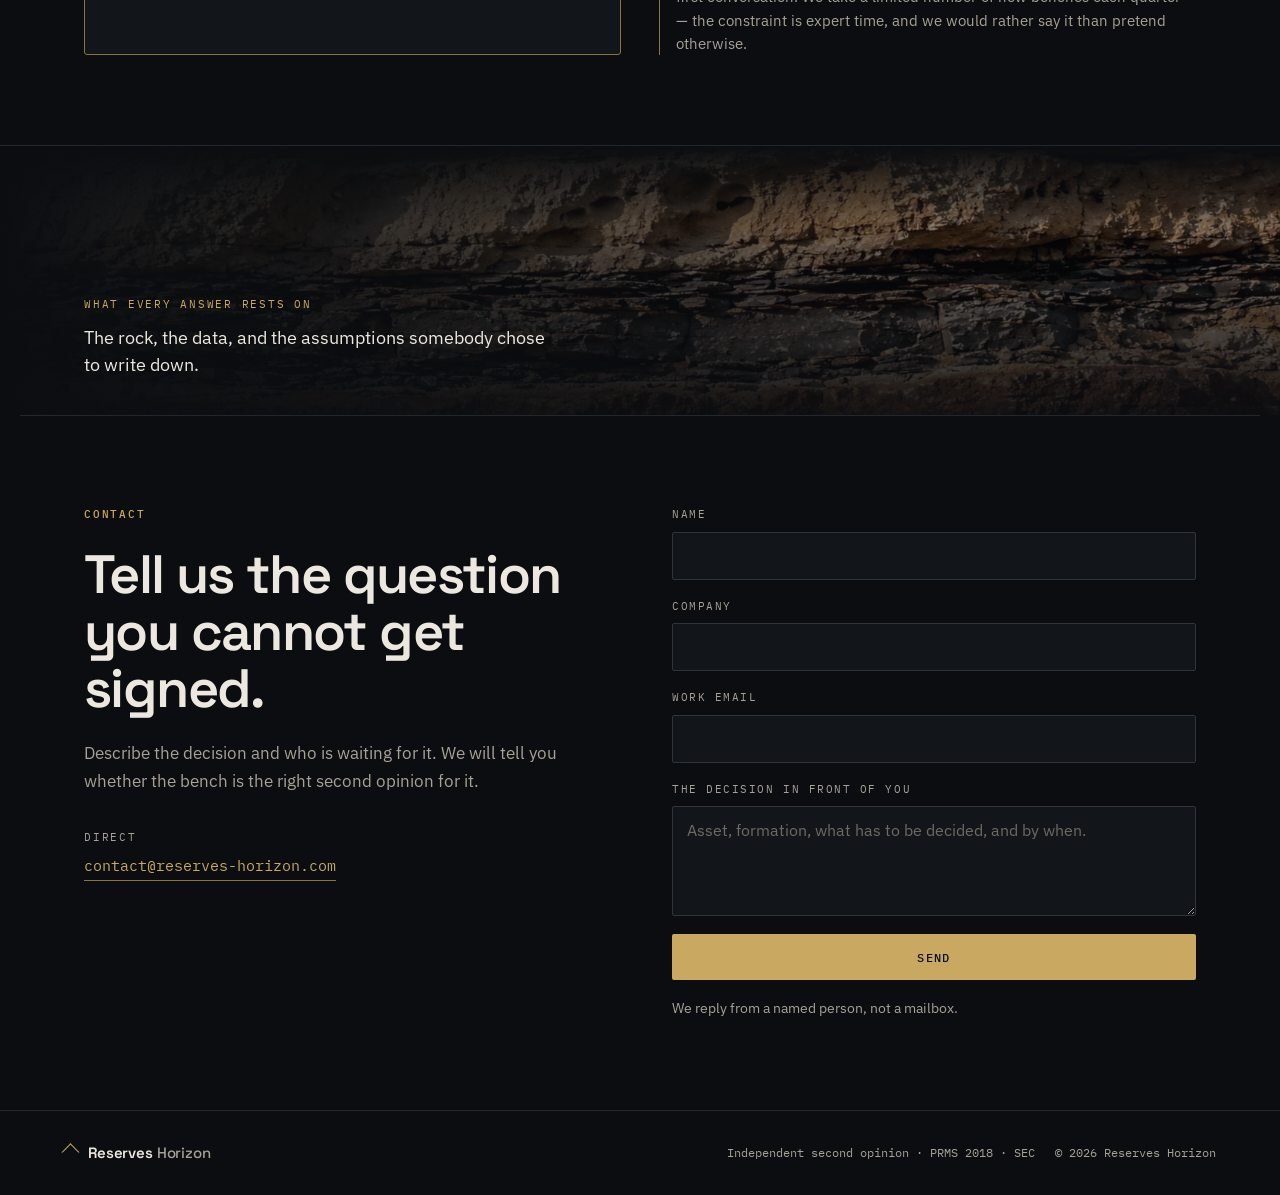
==== commit 2118eda3: "Lead with the second opinion: bench of 100+ years across the chain, prices removed" ====
--- a/index.html
+++ b/index.html
@@ -3,8 +3,8 @@
 <head>
 <meta charset="utf-8">
 <meta name="viewport" content="width=device-width, initial-scale=1">
-<title>Reserves Horizon — Subsurface answers, signed when it matters</title>
-<meta name="description" content="Two ways to get an answer from our team: an instant working answer from our agent, or one verified and signed by a named specialist. Subsurface, reserves and production decisions.">
+<title>Reserves Horizon — A fast second opinion on subsurface and wells</title>
+<meta name="description" content="An independent second opinion from a bench with more than a hundred years of combined experience: drilling, completions, reservoir, production and surface facilities, in the difficult regions.">
 <meta name="theme-color" content="#0B0D10">
 <link rel="preconnect" href="https://fonts.googleapis.com">
 <link rel="preconnect" href="https://fonts.gstatic.com" crossorigin>
@@ -19,12 +19,12 @@
     <span class="wordmark__text">Reserves<span class="wordmark__thin">&nbsp;Horizon</span></span>
   </a>
   <nav class="nav" aria-label="Primary">
-    <a href="#tiers">Two ways</a>
-    <a href="#verification">Verification</a>
-    <a href="#domains">Capability</a>
+    <a href="#tiers">Second opinion</a>
+    <a href="#bench">The bench</a>
+    <a href="#domains">Disciplines</a>
     <a href="#engagement">Engagement</a>
   </nav>
-  <a class="btn btn--ghost nav-cta" href="#contact">Start a pilot</a>
+  <a class="btn btn--ghost nav-cta" href="#contact">Ask a question</a>
 </header>
 
 <main id="top">
@@ -33,59 +33,63 @@
   <section class="hero">
     <div class="hero__grid">
       <div class="hero__lead">
-        <p class="eyebrow">Subsurface decision support · Middle East &amp; beyond</p>
-        <h1>Two ways to get an answer from our team.</h1>
-        <p class="hero__sub">Ask our agent and get a working answer in seconds. Or have it
-          <strong>verified and signed by a named specialist</strong> — a limited number each month.</p>
+        <p class="eyebrow">Independent second opinion · subsurface, wells and facilities</p>
+        <h1>A second opinion, before the decision is signed.</h1>
+        <p class="hero__sub">More than a hundred years of combined field experience across
+          drilling, completions, reservoir, production and surface facilities — including the
+          regions where the textbook runs out. We read the question, not the slide deck.</p>
         <div class="hero__actions">
-          <a class="btn btn--solid" href="#engagement">Start a diagnostic pilot</a>
-          <a class="btn btn--link" href="#verification">How verification works&nbsp;→</a>
+          <a class="btn btn--solid" href="#contact">Put a question to the bench</a>
+          <a class="btn btn--link" href="#verification">How the answer is built&nbsp;→</a>
         </div>
       </div>
 
-      <aside class="hero__panel" aria-label="Answer ledger">
-        <p class="panel__label">Answer ledger</p>
+      <aside class="hero__panel" aria-label="The bench at a glance">
+        <p class="panel__label">The bench</p>
         <dl class="ledger">
-          <div class="ledger__row"><dt>Instant</dt><dd><span class="dot dot--ink"></span>working draft · unverified</dd></div>
-          <div class="ledger__row"><dt>Latency</dt><dd>seconds</dd></div>
-          <div class="ledger__row"><dt>Verified</dt><dd><span class="dot dot--gold"></span>checked · signed</dd></div>
-          <div class="ledger__row"><dt>Signer</dt><dd>named specialist</dd></div>
-          <div class="ledger__row"><dt>Monthly quota</dt><dd>bounded by expert hours</dd></div>
+          <div class="ledger__row"><dt>Combined experience</dt><dd>100+ years</dd></div>
+          <div class="ledger__row"><dt>Coverage</dt><dd>bit to processing train</dd></div>
+          <div class="ledger__row"><dt>First read</dt><dd><span class="dot dot--gold"></span>48 hours</dd></div>
+          <div class="ledger__row"><dt>Regions</dt><dd>Arctic, desert, deepwater</dd></div>
+          <div class="ledger__row"><dt>Signed work</dt><dd>named engineer</dd></div>
         </dl>
-        <p class="panel__note">Nothing unsigned clears a reserves committee, a regulator or a lender.
-          That is the whole reason the second tier exists.</p>
+        <p class="panel__note">A second opinion is only useful if it is independent, fast enough to
+          matter, and carries a name when it does.</p>
       </aside>
     </div>
 
-    <div class="strip" aria-label="Capability areas">
-      <span>PRMS 2018</span>
-      <span>SEC</span>
-      <span>Decline analysis</span>
-      <span>Material balance</span>
-      <span>Waterflood surveillance</span>
-      <span>Field development</span>
+    <div class="strip" aria-label="Disciplines covered">
+      <span>Drilling</span>
+      <span>Completions</span>
+      <span>Reservoir</span>
+      <span>Production</span>
+      <span>Facilities</span>
+      <span>Economics</span>
     </div>
   </section>
 
   <!-- ══ PROBLEM ═══════════════════════════════════════════ -->
   <section class="problem">
-    <p class="eyebrow">The real constraint</p>
-    <h2 class="h2">The answer is rarely the hard part.<br>Being able to act on it is.</h2>
+    <p class="eyebrow">Why a second opinion</p>
+    <h2 class="h2">The first answer was built by the people<br>who wanted it to be right.</h2>
     <div class="problem__cols">
       <div class="col">
         <p class="col__num">01</p>
-        <h3>Judgement sits in a few heads</h3>
-        <p>Decisions worth millions rest on a handful of senior people — and leave with them.</p>
+        <h3>One discipline signs for all</h3>
+        <p>A reservoir number that ignores the drilling plan, or a completion design that ignores
+          the facilities, is internally consistent and wrong.</p>
       </div>
       <div class="col">
         <p class="col__num">02</p>
-        <h3>Localisation outpaces experience</h3>
-        <p>Nationalisation targets seat young engineers faster than intuition transfers.</p>
+        <h3>The team is too close to it</h3>
+        <p>An asset team defends a forecast it has lived with for two years. Fresh eyes see the
+          assumption that was never written down.</p>
       </div>
       <div class="col">
         <p class="col__num">03</p>
-        <h3>Agents answer, but sign nothing</h3>
-        <p>A language model gives you a fluent answer and takes no responsibility for it.</p>
+        <h3>Nobody has time to re-derive it</h3>
+        <p>Full review takes a quarter. By the time it lands, the decision has been made on the
+          original number.</p>
       </div>
     </div>
   </section>
@@ -98,34 +102,33 @@
            alt="A desert oil field at golden hour: pump jacks and wellheads across a gravel plain, mountains on the horizon.">
     </picture>
     <div class="band__cap">
-      <span class="panel__label">Where we work</span>
-      <p>Mature fields with long production histories, tight margins, and no room for a forecast
-        nobody is willing to sign.</p>
-    </div>
-  </section>
-
-  <!-- ══ TWO TIERS ═════════════════════════════════════════ -->
+      <span class="panel__label">Where the bench comes from</span>
+      <p>Arctic and sub-Arctic, deserts, deepwater, remote gas and mature waterfloods. The places
+        that teach judgement rather than procedure.</p>
+    </div>
+  </section>
+
+  <!-- ══ TWO STANDARDS ═════════════════════════════════════ -->
   <section class="tiers" id="tiers">
     <p class="eyebrow">The offer</p>
-    <h2 class="h2">One team, two standards of answer.</h2>
-    <p class="lede">The agent carries our way of working. You choose the standard of assurance the
-      question deserves — and pay for the one you need.</p>
+    <h2 class="h2">One bench, two standards of answer.</h2>
+    <p class="lede">You choose how far the answer has to travel: a fast read for the decision in
+      front of you, or a review that survives a committee.</p>
 
     <div class="tier-grid">
       <article class="tier tier--instant">
         <header class="tier__head">
           <p class="tier__tag">Tier 01</p>
-          <h3>Instant</h3>
-          <p class="tier__promise">A working draft in seconds</p>
+          <h3>Fast read</h3>
+          <p class="tier__promise">Two specialists, 48 hours</p>
         </header>
         <ul class="tier__list">
-          <li>Orientation, first pass, sanity checks</li>
-          <li>Unlimited within fair use</li>
-          <li>Permanently labelled <em>unverified</em></li>
+          <li>Your question read by two disciplines, not one</li>
+          <li>A short written opinion: what holds, what does not</li>
+          <li>Marked <em>working opinion</em> — not a signature</li>
         </ul>
         <footer class="tier__foot">
-          <p class="tier__use">For <span>thinking out loud</span> — never for a number that leaves
-            the building.</p>
+          <p class="tier__use">For <span>sanity checks and decisions that cannot wait</span>.</p>
         </footer>
       </article>
 
@@ -133,15 +136,15 @@
         <header class="tier__head">
           <p class="tier__tag">Tier 02</p>
           <h3>Verified &amp; signed</h3>
-          <p class="tier__promise">Checked by a person, under their name</p>
+          <p class="tier__promise">Checked across the full chain, under a name</p>
         </header>
         <ul class="tier__list">
-          <li>Independent review against a written protocol</li>
-          <li>A named specialist signs the answer</li>
-          <li>Bounded by expert hours — limited each month</li>
+          <li>Independent re-derivation against a written protocol</li>
+          <li>Drilling, reservoir and facilities reviewed together</li>
+          <li>A named engineer signs; the review record stays attached</li>
         </ul>
         <footer class="tier__foot">
-          <p class="tier__use">For <span>decisions, filings, lenders and regulators</span>.</p>
+          <p class="tier__use">For <span>filings, lenders, regulators and capital decisions</span>.</p>
         </footer>
       </article>
     </div>
@@ -150,7 +153,7 @@
   <!-- ══ PROTOCOL ══════════════════════════════════════════ -->
   <section class="protocol" id="verification">
     <p class="eyebrow">The protocol</p>
-    <h2 class="h2">What “verified” actually means.</h2>
+    <h2 class="h2">What “signed” actually means.</h2>
     <p class="lede">A defined process, not an adjective. Every signed answer carries the same four
       steps and the same paper trail.</p>
 
@@ -163,7 +166,8 @@
       <li>
         <p class="step__num">02</p>
         <h3>Review</h3>
-        <p>An independent re-derivation: sources, arithmetic, assumptions, plausibility.</p>
+        <p>An independent re-derivation: sources, arithmetic, assumptions, plausibility — checked
+          by each discipline the question touches.</p>
       </li>
       <li>
         <p class="step__num">03</p>
@@ -178,9 +182,50 @@
     </ol>
   </section>
 
+  <!-- ══ BENCH ═════════════════════════════════════════════ -->
+  <section class="capability" id="bench">
+    <p class="eyebrow">The bench</p>
+    <h2 class="h2">A hundred years, spread across the whole chain.</h2>
+    <p class="lede">One question rarely belongs to one discipline. The bench is built so that the
+      drilling answer and the facilities answer are in the same room as the reservoir answer.</p>
+
+    <div class="cap-grid cap-grid--text">
+      <article class="cap cap--text">
+        <h3>Drilling &amp; completions</h3>
+        <p>Well design, casing and mud programmes, horizontal wells and multistage fracturing,
+          interference between fractures, lifting and workover choices.</p>
+      </article>
+      <article class="cap cap--text">
+        <h3>Reservoir &amp; reserves</h3>
+        <p>PRMS 2018 and SEC classification, decline analysis, material balance, pressure support,
+          volumetrics and the assumptions behind each.</p>
+      </article>
+      <article class="cap cap--text">
+        <h3>Production &amp; surveillance</h3>
+        <p>Waterflood diagnostics, voidage replacement, artificial lift, well performance and the
+          difference between a forecast and a plan.</p>
+      </article>
+      <article class="cap cap--text">
+        <h3>Facilities &amp; surface</h3>
+        <p>Gathering, separation, compression, water handling and the capacity limits that decide
+          what the subsurface is allowed to deliver.</p>
+      </article>
+      <article class="cap cap--text">
+        <h3>Field development</h3>
+        <p>Well count and spacing, phasing, plateau and ramp-up, debottlenecking and the cost of
+          starting late.</p>
+      </article>
+      <article class="cap cap--text">
+        <h3>Economics</h3>
+        <p>Cash-flow screening, discounting, tariff and fiscal terms, and the sensitivity that
+          tells you which assumption the decision actually hangs on.</p>
+      </article>
+    </div>
+  </section>
+
   <!-- ══ CAPABILITY — графика вместо абзацев ═══════════════ -->
   <section class="capability" id="domains">
-    <p class="eyebrow">Capability</p>
+    <p class="eyebrow">Disciplines in detail</p>
     <h2 class="h2">Where we are worth asking.</h2>
 
     <div class="cap-grid">
@@ -222,37 +267,37 @@
   <section class="engagement" id="engagement">
     <p class="eyebrow">Engagement</p>
     <h2 class="h2">Start with one real question.</h2>
-    <p class="lede">The pilot answers the only question that matters: does this work on
-      <em>our</em> data, and can we rely on the answer?</p>
+    <p class="lede">No demo theatre. Send the decision and the data behind it; the bench decides
+      whether a second opinion is worth your money.</p>
 
     <div class="engage__grid">
       <article class="plan plan--lead">
         <header>
-          <h3>Diagnostic pilot</h3>
-          <p class="plan__price">15,000 <span>USD</span></p>
-          <p class="plan__term">2–3 weeks · 20% deposit, 80% on acceptance</p>
+          <h3>Second-opinion pilot</h3>
+          <p class="plan__term">One question · one asset · a written opinion</p>
         </header>
         <ul>
-          <li>A real analysis on your data, not a demonstration</li>
-          <li>Instant access for your team during the pilot</li>
-          <li>A written findings note, including where the method does not hold</li>
+          <li>Read by the disciplines the question actually touches</li>
+          <li>A short note on what holds, what does not, and what we could not verify</li>
+          <li>If the answer has to be signed, say so at the start</li>
         </ul>
-        <a class="btn btn--solid" href="#contact">Request the pilot</a>
+        <a class="btn btn--solid" href="#contact">Ask for the pilot</a>
       </article>
 
       <div class="plans">
         <article class="plan">
-          <h3>Base retainer</h3>
-          <p class="plan__price">12,000 <span>USD / month</span></p>
-          <p class="plan__term">Unlimited instant · 10 verified answers a month</p>
+          <h3>Standing bench</h3>
+          <p class="plan__term">The same team on call for your asset, month after month — so the
+            second question costs you a phone call, not a procurement cycle.</p>
         </article>
         <article class="plan">
-          <h3>Expert retainer</h3>
-          <p class="plan__price">25,000 <span>USD / month</span></p>
-          <p class="plan__term">Unlimited instant · 30 verified answers · named specialist on call</p>
+          <h3>Signed review</h3>
+          <p class="plan__term">A full cross-discipline review: every discipline the question
+            touches, one named signature, the working file attached.</p>
         </article>
-        <p class="plans__note">We take a limited number of new verified clients each quarter — the
-          constraint is expert time, and we would rather publish it than pretend otherwise.</p>
+        <p class="plans__note">Scope sets the work and the work sets the fee, so we agree both after
+          the first conversation. We take a limited number of new benches each quarter — the
+          constraint is expert time, and we would rather say it than pretend otherwise.</p>
       </div>
     </div>
   </section>
@@ -276,8 +321,8 @@
       <div class="contact__intro">
         <p class="eyebrow">Contact</p>
         <h2 class="h2">Tell us the question you cannot get signed.</h2>
-        <p class="lede">No demo theatre. Describe the decision you are facing; we will tell you
-          whether we are the right people for it.</p>
+        <p class="lede">Describe the decision and who is waiting for it. We will tell you whether
+          the bench is the right second opinion for it.</p>
         <p class="contact__direct">
           <span class="panel__label">Direct</span>
           <a href="mailto:contact@reserves-horizon.com">contact@reserves-horizon.com</a>
@@ -324,26 +369,35 @@
       <span class="wordmark__mark" aria-hidden="true"></span>
       <span class="wordmark__text">Reserves<span class="wordmark__thin">&nbsp;Horizon</span></span>
     </p>
-    <p class="footer__meta">Subsurface decision support · PRMS 2018 · SEC</p>
+    <p class="footer__meta">Independent second opinion · PRMS 2018 · SEC</p>
     <p class="footer__copy">© 2026 Reserves Horizon</p>
   </div>
 </footer>
 
 <script>
+  // Появление блоков при прокрутке. Безопасно: если скрипт не отработает
+  // или наблюдатель не сработает за 2,5 с — содержимое показывается принудительно.
   (function () {
+    var items = document.querySelectorAll('.problem__cols, .tier-grid, .protocol__steps, .cap-grid, .engage__grid, .contact__grid');
+    if (!items.length) return;
+
+    function show(el) { el.classList.add('is-in'); }
+    function showAll() { items.forEach(show); }
+
     var reduce = window.matchMedia('(prefers-reduced-motion: reduce)').matches;
-    var items = document.querySelectorAll('.problem__cols, .tier-grid, .protocol__steps, .cap-grid, .engage__grid, .contact__grid');
-    if (reduce || !('IntersectionObserver' in window)) {
-      items.forEach(function (el) { el.classList.add('is-in'); });
-      return;
-    }
+    if (reduce || !('IntersectionObserver' in window)) { showAll(); return; }
+
+    document.documentElement.classList.add('js-reveal');
     items.forEach(function (el) { el.classList.add('reveal'); });
+
     var io = new IntersectionObserver(function (entries) {
       entries.forEach(function (e) {
-        if (e.isIntersecting) { e.target.classList.add('is-in'); io.unobserve(e.target); }
+        if (e.isIntersecting) { show(e.target); io.unobserve(e.target); }
       });
-    }, { rootMargin: '0px 0px -8% 0px', threshold: 0.08 });
+    }, { rootMargin: '0px 0px -8% 0px', threshold: 0.05 });
     items.forEach(function (el) { io.observe(el); });
+
+    setTimeout(showAll, 2500);
   })();
 </script>
 </body>
--- a/style.css
+++ b/style.css
@@ -425,6 +425,14 @@
 .cap h3 { font-size: 19px; margin-bottom: 8px; letter-spacing: -0.015em; }
 .cap p { color: var(--paper-dim); font-size: 15px; max-width: 42ch; }
 
+/* text-only cards: the bench, one discipline per card */
+.cap-grid--text { grid-template-columns: repeat(3, minmax(0, 1fr)); }
+@media (max-width: 1040px) { .cap-grid--text { grid-template-columns: repeat(2, minmax(0, 1fr)); } }
+@media (max-width: 700px)  { .cap-grid--text { grid-template-columns: 1fr; } }
+.cap--text { padding: clamp(22px, 2.2vw, 30px); }
+.cap--text h3 { font-size: 18px; }
+.cap--text p { font-size: 14.5px; max-width: none; }
+
 /* ── image bands — full-bleed visual moments ────────────── */
 
 .band {
@@ -615,10 +623,12 @@
 
 /* ── motion ─────────────────────────────────────────────── */
 
-.reveal { opacity: 0; transform: translateY(14px); transition: opacity .6s ease, transform .6s ease; }
-.reveal.is-in { opacity: 1; transform: none; }
+/* Скрываем блоки ТОЛЬКО когда JS подтверждённо работает (класс js-reveal).
+   Без JS или при сбое наблюдателя содержимое остаётся видимым. */
+.js-reveal .reveal { opacity: 0; transform: translateY(14px); transition: opacity .6s ease, transform .6s ease; }
+.js-reveal .reveal.is-in { opacity: 1; transform: none; }
 
 @media (prefers-reduced-motion: reduce) {
   * { animation: none !important; transition: none !important; }
-  .reveal { opacity: 1; transform: none; }
-}
+  .js-reveal .reveal { opacity: 1; transform: none; }
+}
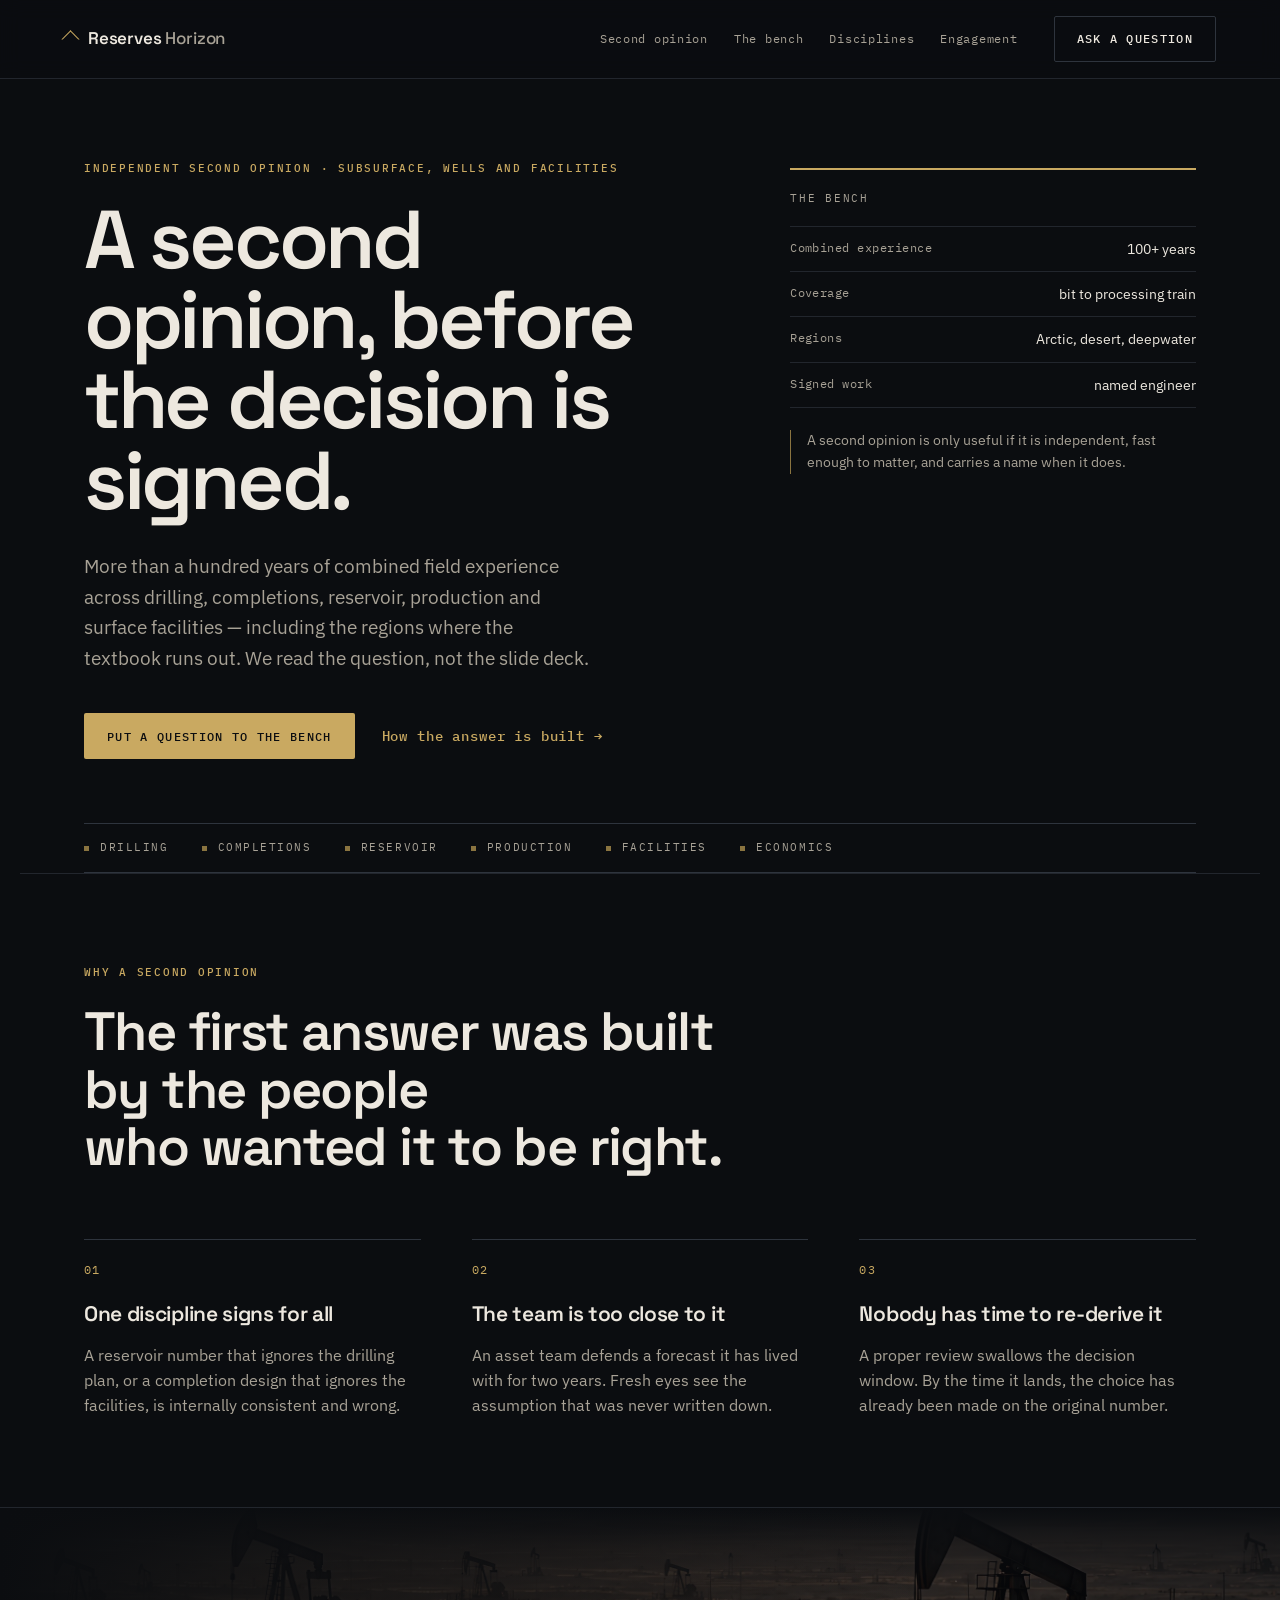
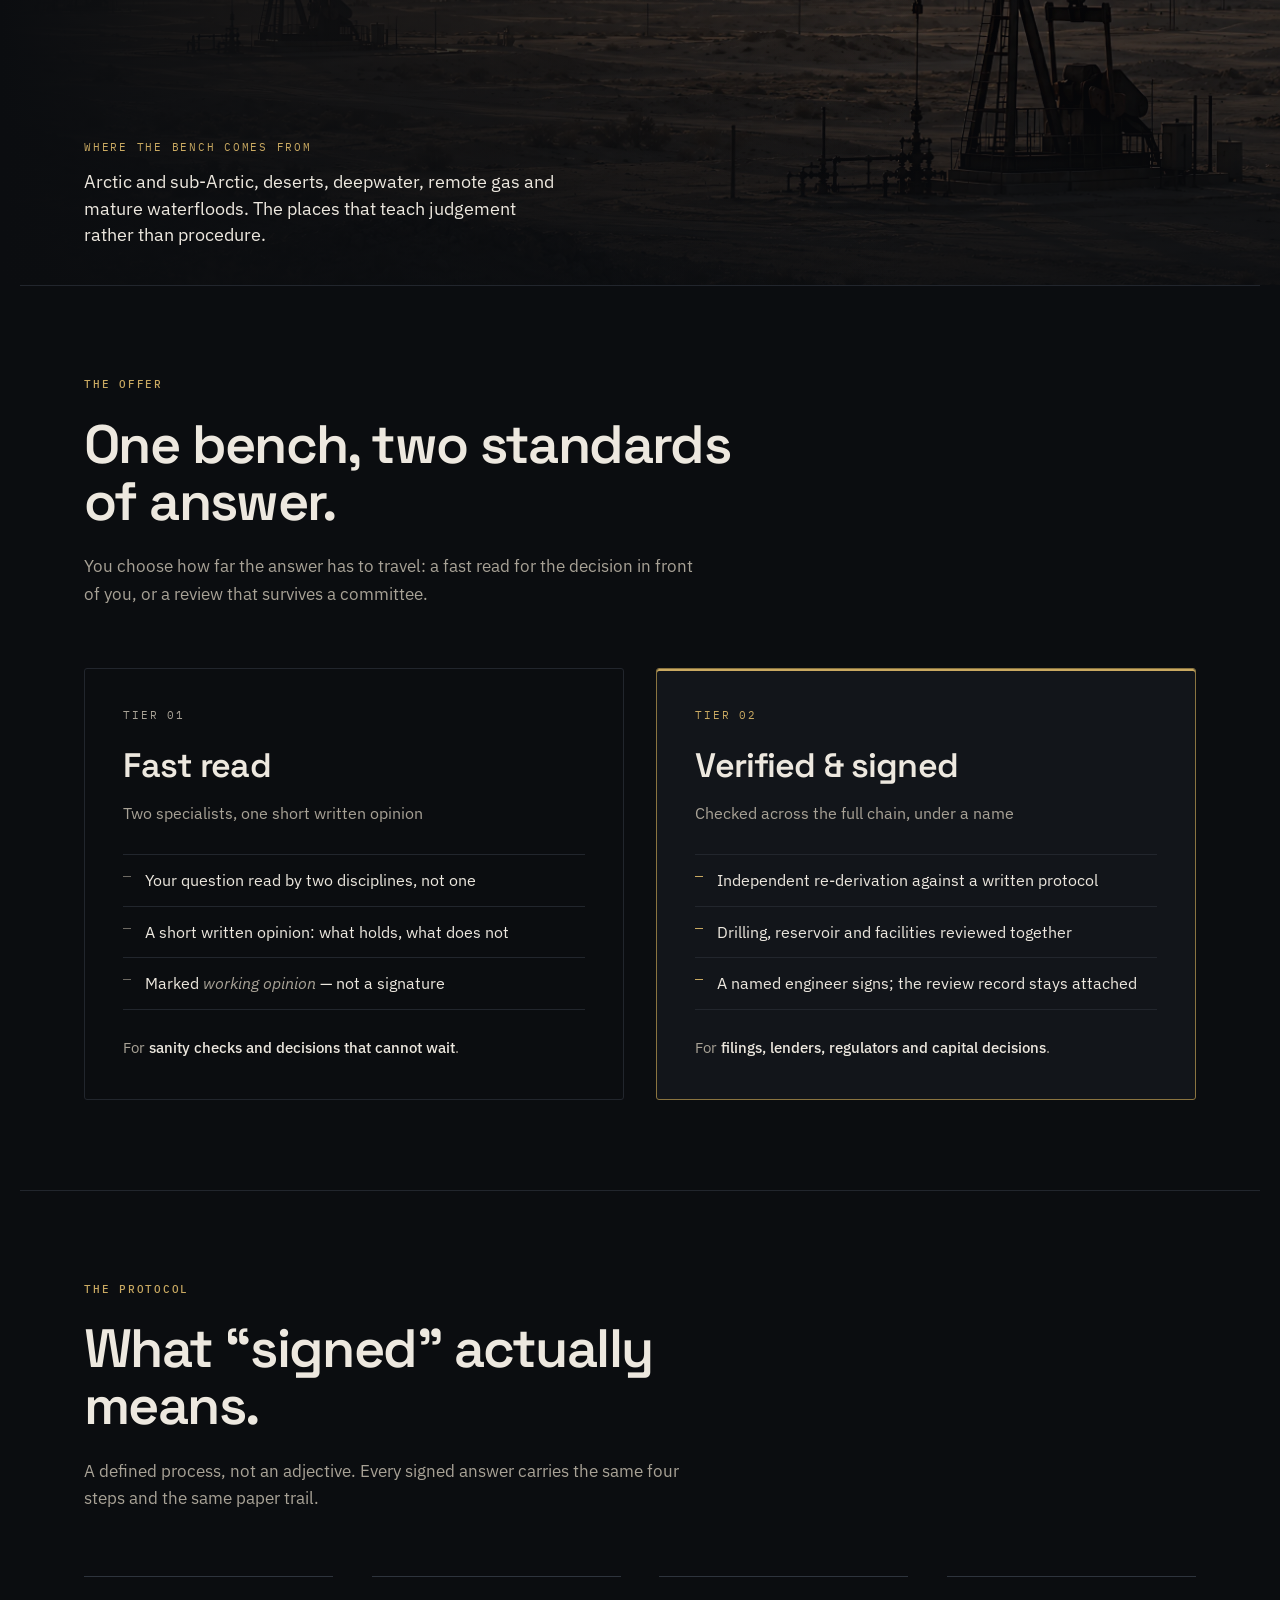
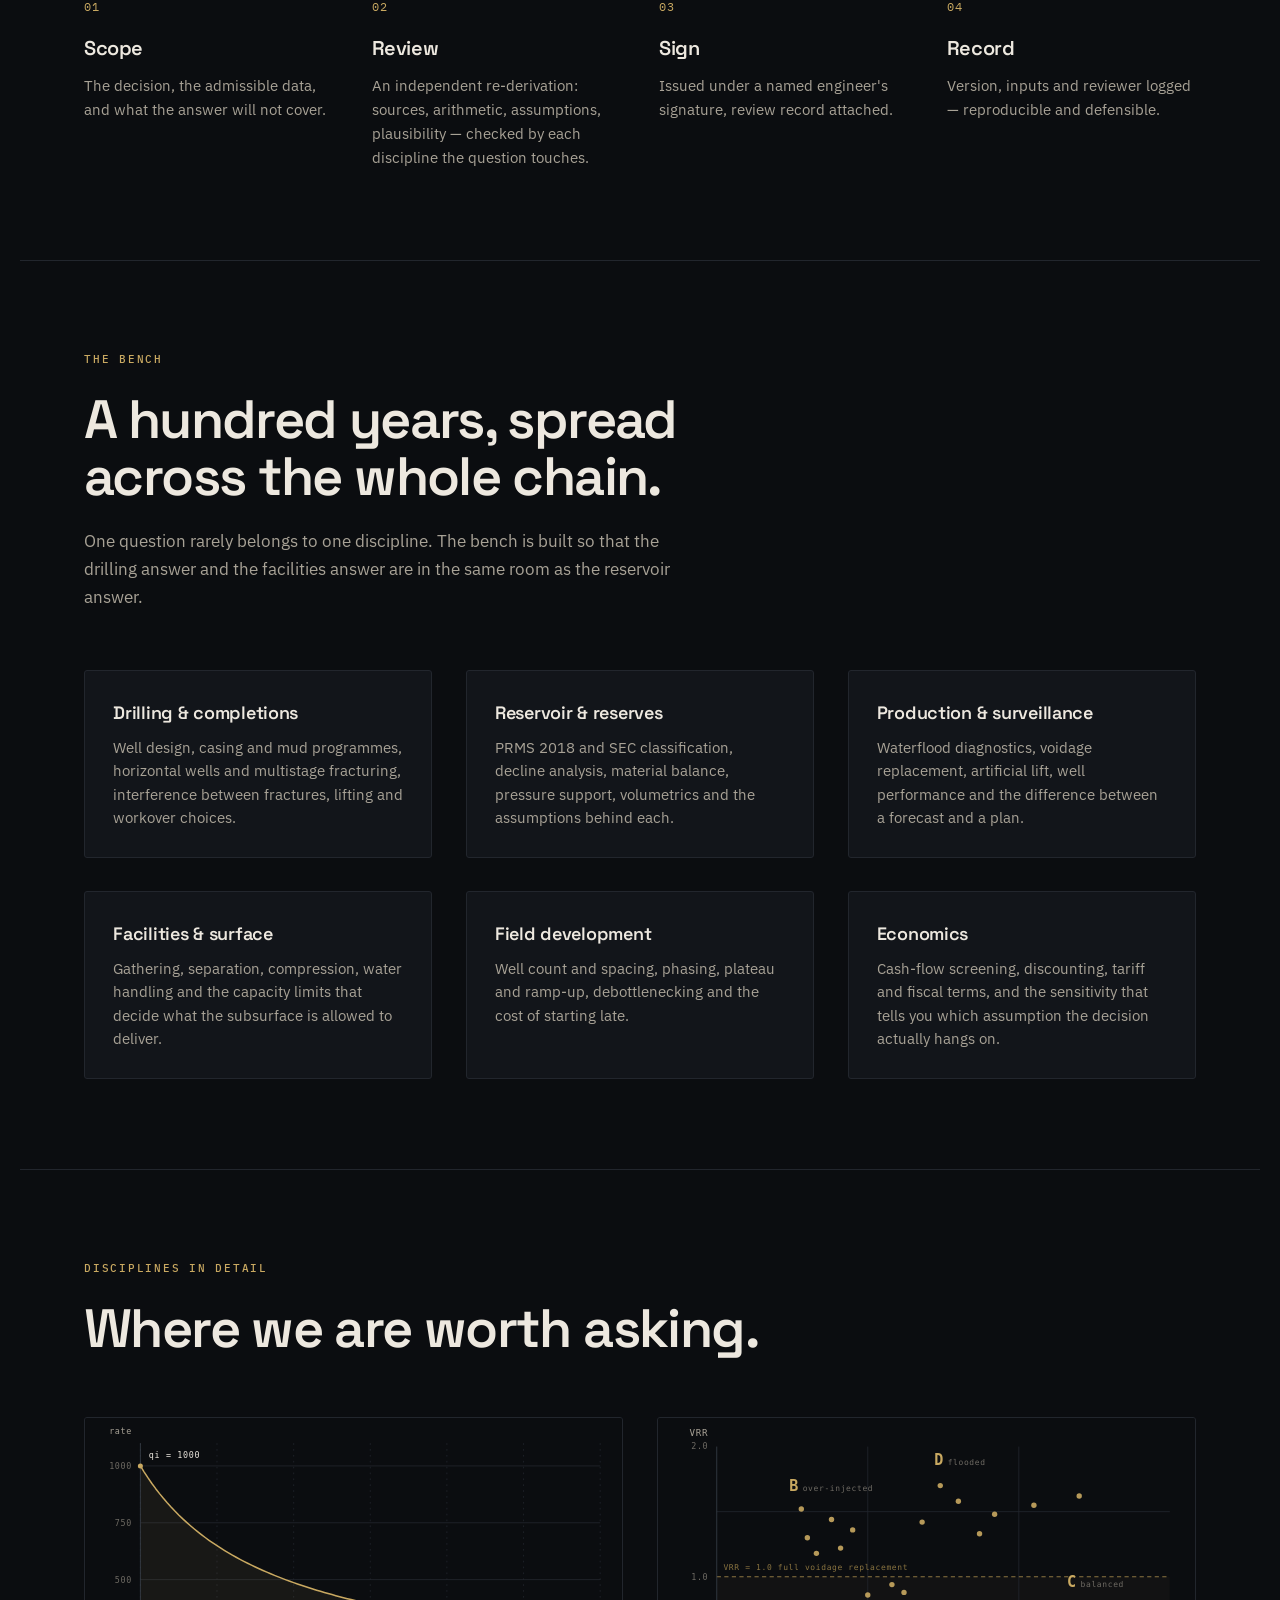
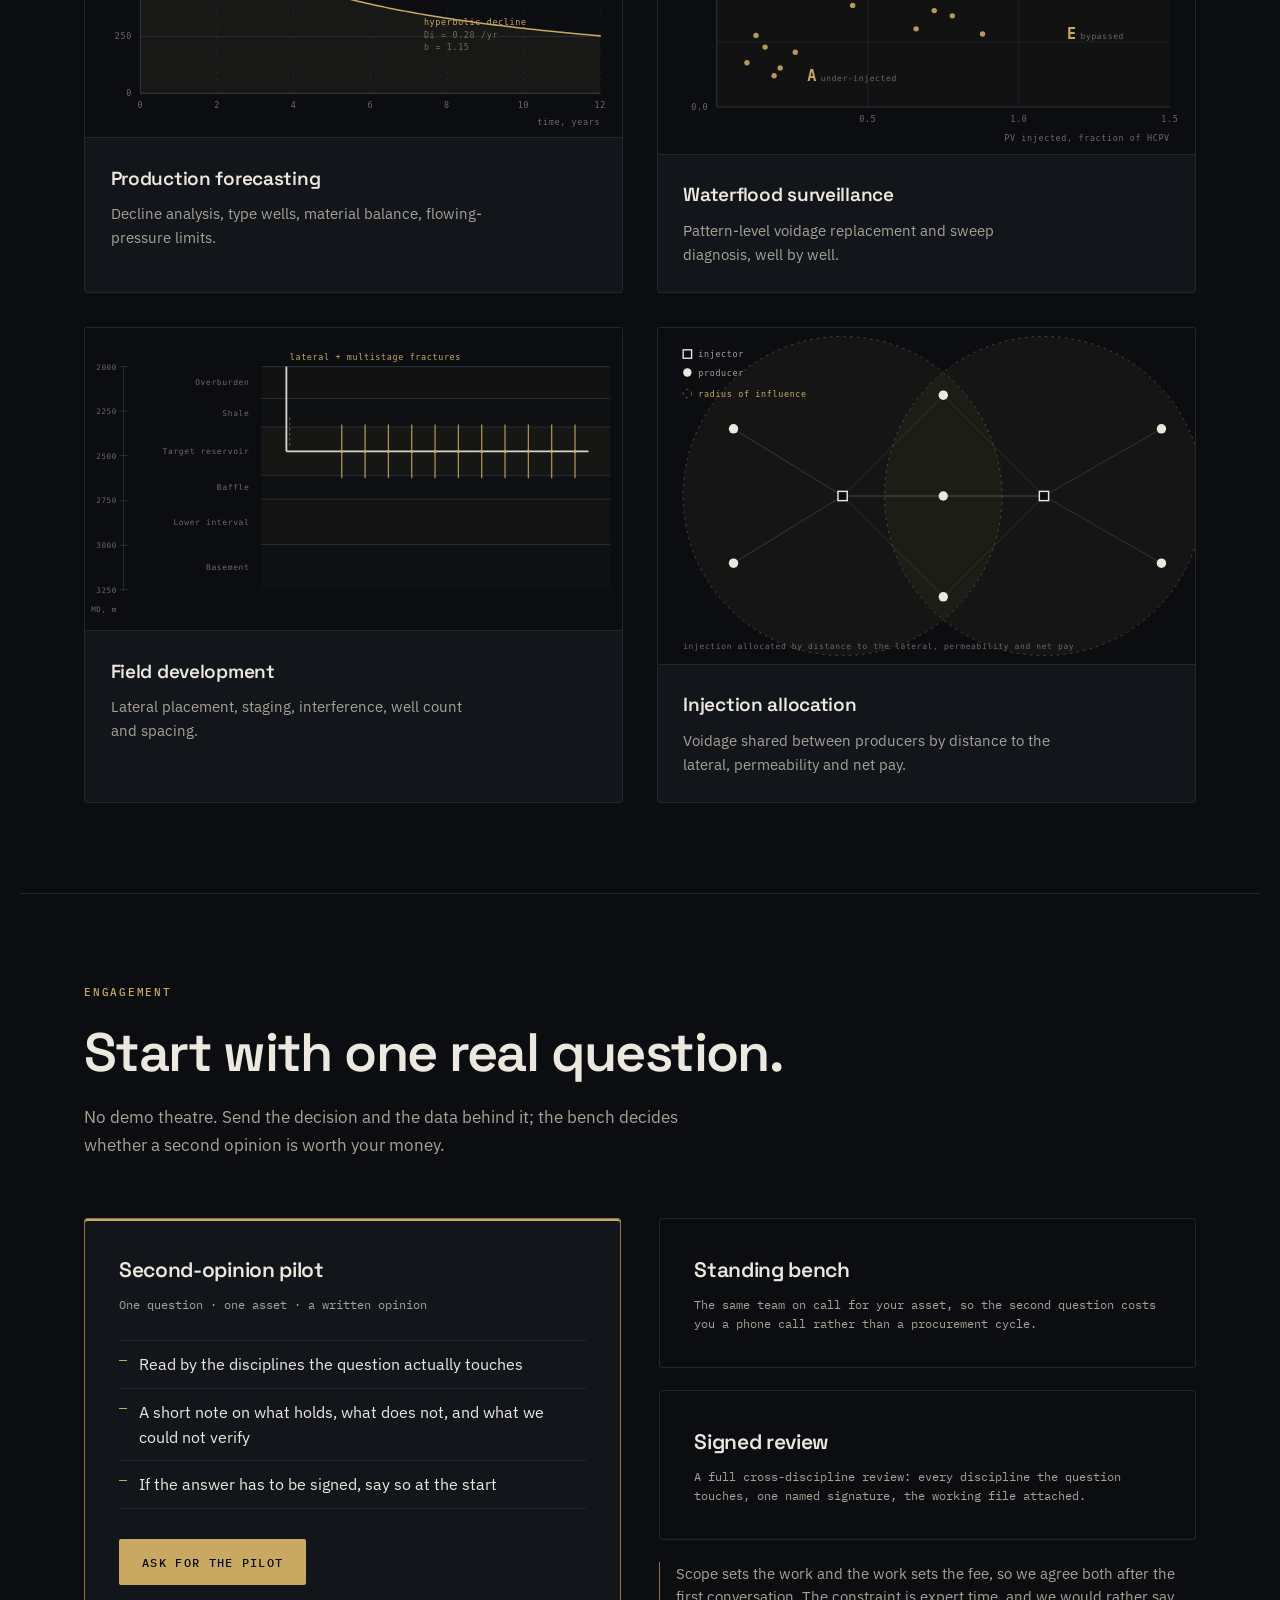
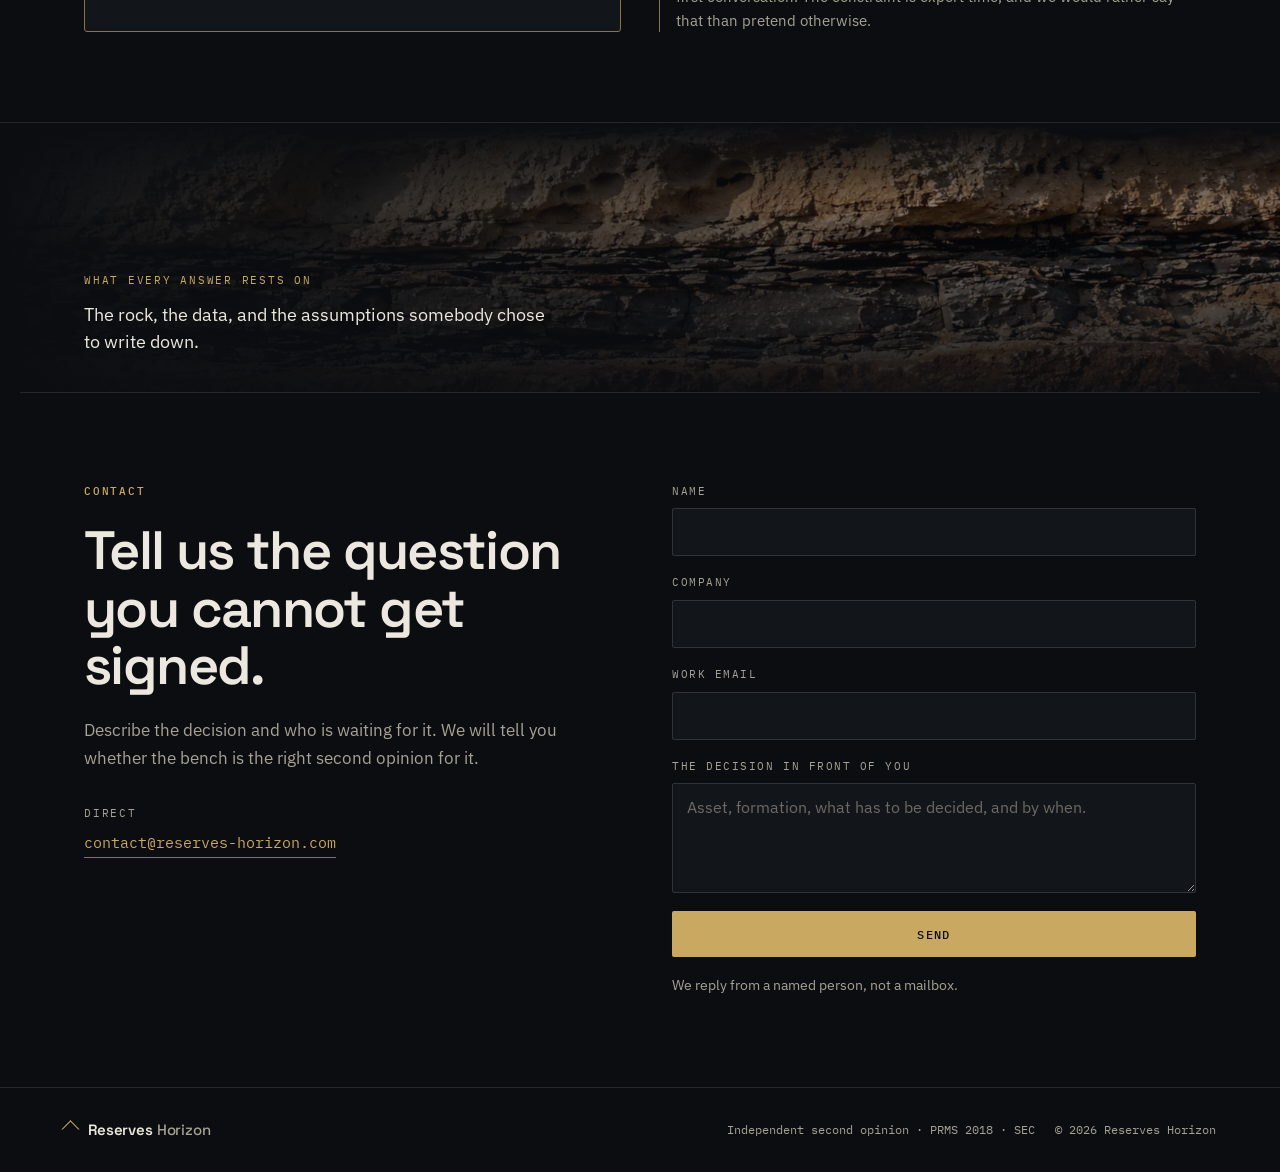
==== commit fe109a51: "Remove all delivery timing; route the form to a hidden address with spam guards" ====
--- a/index.html
+++ b/index.html
@@ -49,7 +49,6 @@
         <dl class="ledger">
           <div class="ledger__row"><dt>Combined experience</dt><dd>100+ years</dd></div>
           <div class="ledger__row"><dt>Coverage</dt><dd>bit to processing train</dd></div>
-          <div class="ledger__row"><dt>First read</dt><dd><span class="dot dot--gold"></span>48 hours</dd></div>
           <div class="ledger__row"><dt>Regions</dt><dd>Arctic, desert, deepwater</dd></div>
           <div class="ledger__row"><dt>Signed work</dt><dd>named engineer</dd></div>
         </dl>
@@ -88,8 +87,8 @@
       <div class="col">
         <p class="col__num">03</p>
         <h3>Nobody has time to re-derive it</h3>
-        <p>Full review takes a quarter. By the time it lands, the decision has been made on the
-          original number.</p>
+        <p>A proper review swallows the decision window. By the time it lands, the choice has already
+          been made on the original number.</p>
       </div>
     </div>
   </section>
@@ -120,7 +119,7 @@
         <header class="tier__head">
           <p class="tier__tag">Tier 01</p>
           <h3>Fast read</h3>
-          <p class="tier__promise">Two specialists, 48 hours</p>
+          <p class="tier__promise">Two specialists, one short written opinion</p>
         </header>
         <ul class="tier__list">
           <li>Your question read by two disciplines, not one</li>
@@ -287,8 +286,8 @@
       <div class="plans">
         <article class="plan">
           <h3>Standing bench</h3>
-          <p class="plan__term">The same team on call for your asset, month after month — so the
-            second question costs you a phone call, not a procurement cycle.</p>
+          <p class="plan__term">The same team on call for your asset, so the second question costs you a
+            phone call rather than a procurement cycle.</p>
         </article>
         <article class="plan">
           <h3>Signed review</h3>
@@ -296,8 +295,8 @@
             touches, one named signature, the working file attached.</p>
         </article>
         <p class="plans__note">Scope sets the work and the work sets the fee, so we agree both after
-          the first conversation. We take a limited number of new benches each quarter — the
-          constraint is expert time, and we would rather say it than pretend otherwise.</p>
+          the first conversation. The constraint is expert time, and we would rather say that
+          than pretend otherwise.</p>
       </div>
     </div>
   </section>
@@ -329,12 +328,15 @@
         </p>
       </div>
 
-      <!-- FormSubmit.co: заявки уходят письмом на contact@reserves-horizon.com.
+      <!-- FormSubmit.co. Адрес получателя не лежит в разметке открытым текстом:
+           он собирается скриптом из частей и подставляется в action при загрузке.
            Первое письмо требует подтверждения адреса (одноразовая ссылка). -->
-      <form class="form" action="https://formsubmit.co/contact@reserves-horizon.com" method="POST">
-        <input type="hidden" name="_subject" value="Новая заявка с сайта reserves-horizon.com">
+      <form class="form" id="lead-form" method="POST"
+            data-p1="a3V0dXpvdmFw" data-p2="QGdtYWls" data-p3="LmNvbQ==">
+        <input type="hidden" name="_subject" value="Second opinion request — reserves-horizon.com">
         <input type="hidden" name="_template" value="table">
-        <input type="hidden" name="_next" value="https://www.reserves-horizon.com/#contact">
+        <input type="hidden" name="_next" value="https://www.reserves-horizon.com/#sent">
+        <input type="hidden" name="_blacklist" value="seo services, backlink, guest post, casino, viagra, crypto giveaway, loan offer">
         <!-- приманка для ботов: люди это поле не видят и не заполняют -->
         <input type="text" name="_honey" tabindex="-1" autocomplete="off"
                style="position:absolute;left:-9999px;width:1px;height:1px;opacity:0" aria-hidden="true">
@@ -357,6 +359,7 @@
         </div>
         <button class="btn btn--solid btn--full" type="submit">Send</button>
         <p class="form__note">We reply from a named person, not a mailbox.</p>
+        <p class="form__sent" id="sent" hidden>Received. The bench will come back to you directly.</p>
       </form>
     </div>
   </section>
@@ -399,6 +402,35 @@
 
     setTimeout(showAll, 2500);
   })();
+
+  // Подтверждение отправки после редиректа FormSubmit.
+  (function () {
+    if (location.hash !== '#sent') return;
+    var el = document.getElementById('sent');
+    if (el) { el.hidden = false; el.scrollIntoView({ block: 'center' }); }
+  })();
+
+  // Форма: адрес получателя собирается на клиенте, в разметке его нет.
+  // Плюс два фильтра: скрытая приманка и слишком быстрое заполнение.
+  (function () {
+    var form = document.getElementById('lead-form');
+    if (!form) return;
+
+    var parts = [form.dataset.p1, form.dataset.p2, form.dataset.p3].join('');
+    var endpoint = 'https://formsubmit.co/' + atob(parts);
+    form.setAttribute('action', endpoint);
+
+    var opened = Date.now();
+
+    form.addEventListener('submit', function (e) {
+      var honey = form.querySelector('input[name="_honey"]');
+      var tooFast = Date.now() - opened < 4000;
+      if ((honey && honey.value) || tooFast) {
+        e.preventDefault();
+        window.location.hash = 'sent';
+      }
+    });
+  })();
 </script>
 </body>
 </html>
--- a/style.css
+++ b/style.css
@@ -632,3 +632,13 @@
   * { animation: none !important; transition: none !important; }
   .js-reveal .reveal { opacity: 1; transform: none; }
 }
+
+/* confirmation line after a submitted lead */
+.form__sent {
+  margin-top: 14px;
+  padding: 12px 14px;
+  border: 1px solid var(--gold-dim);
+  border-radius: 3px;
+  color: var(--gold);
+  font-size: 14px;
+}
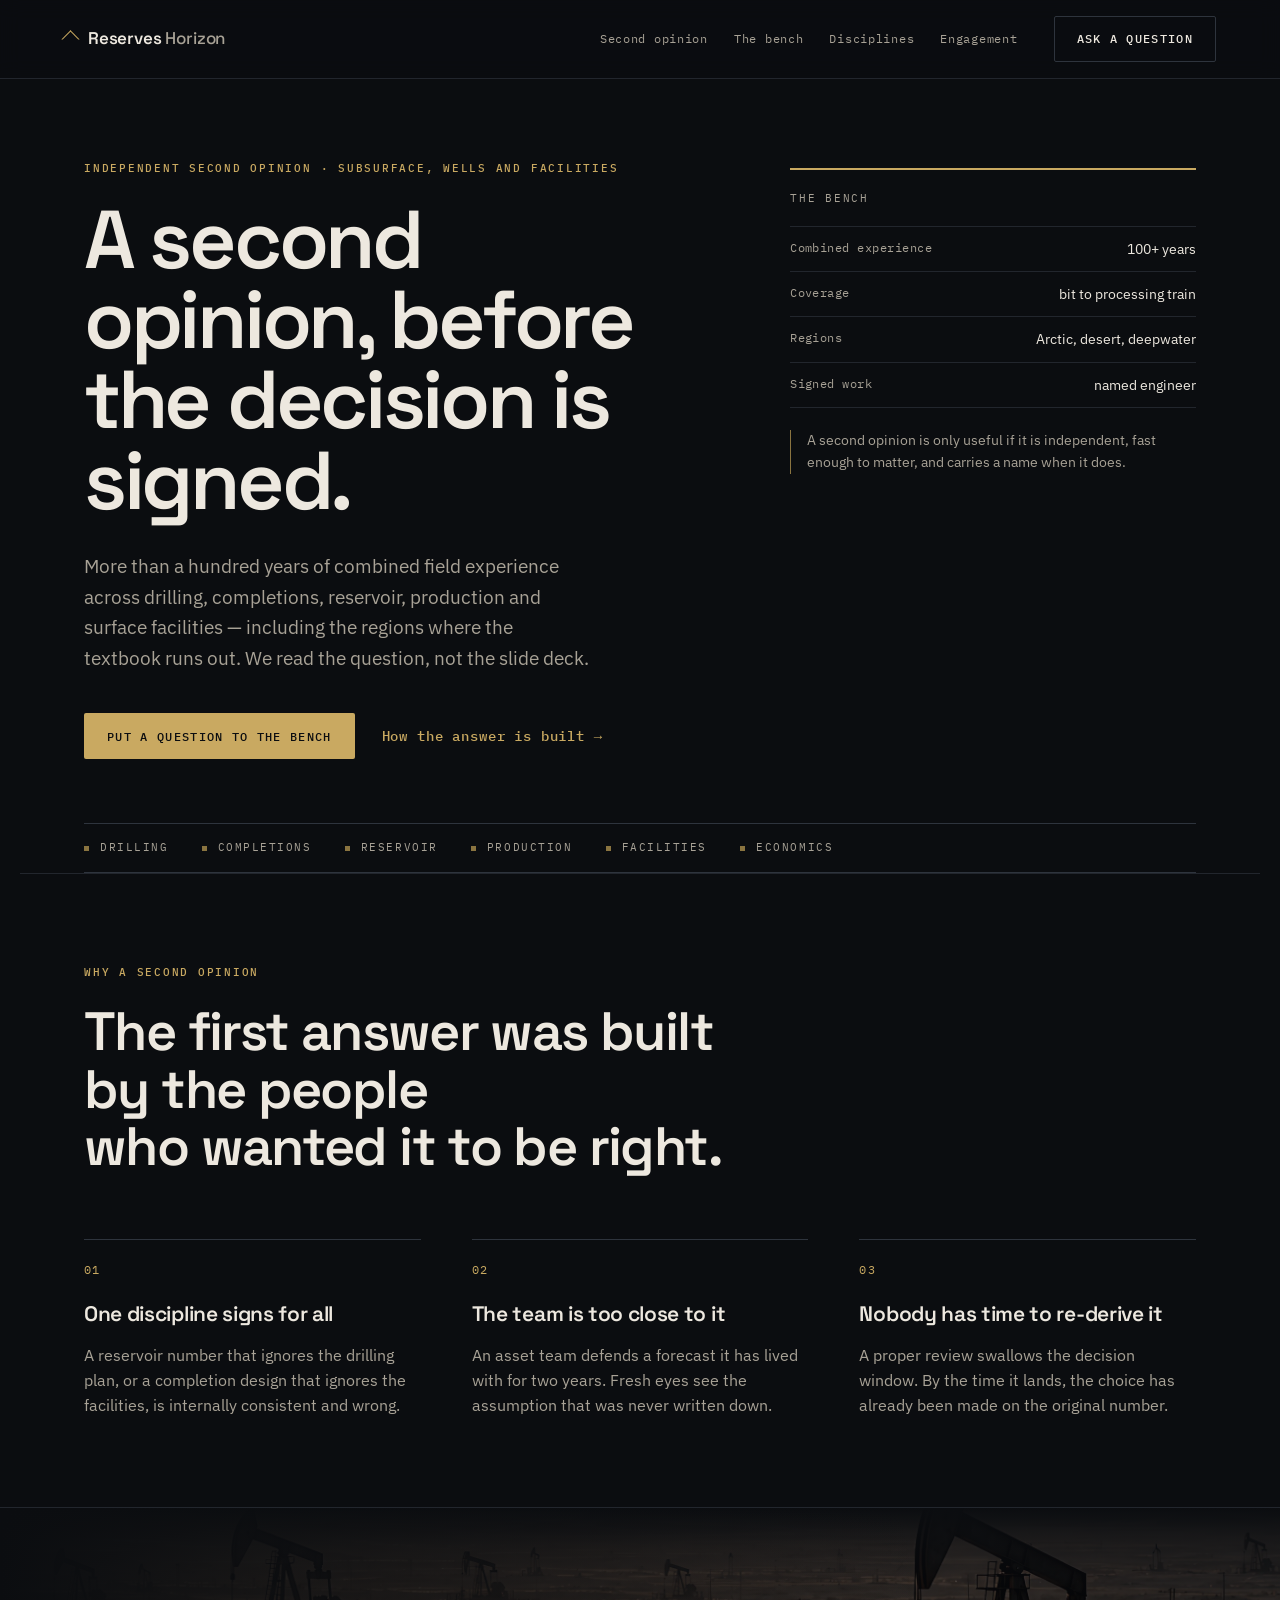
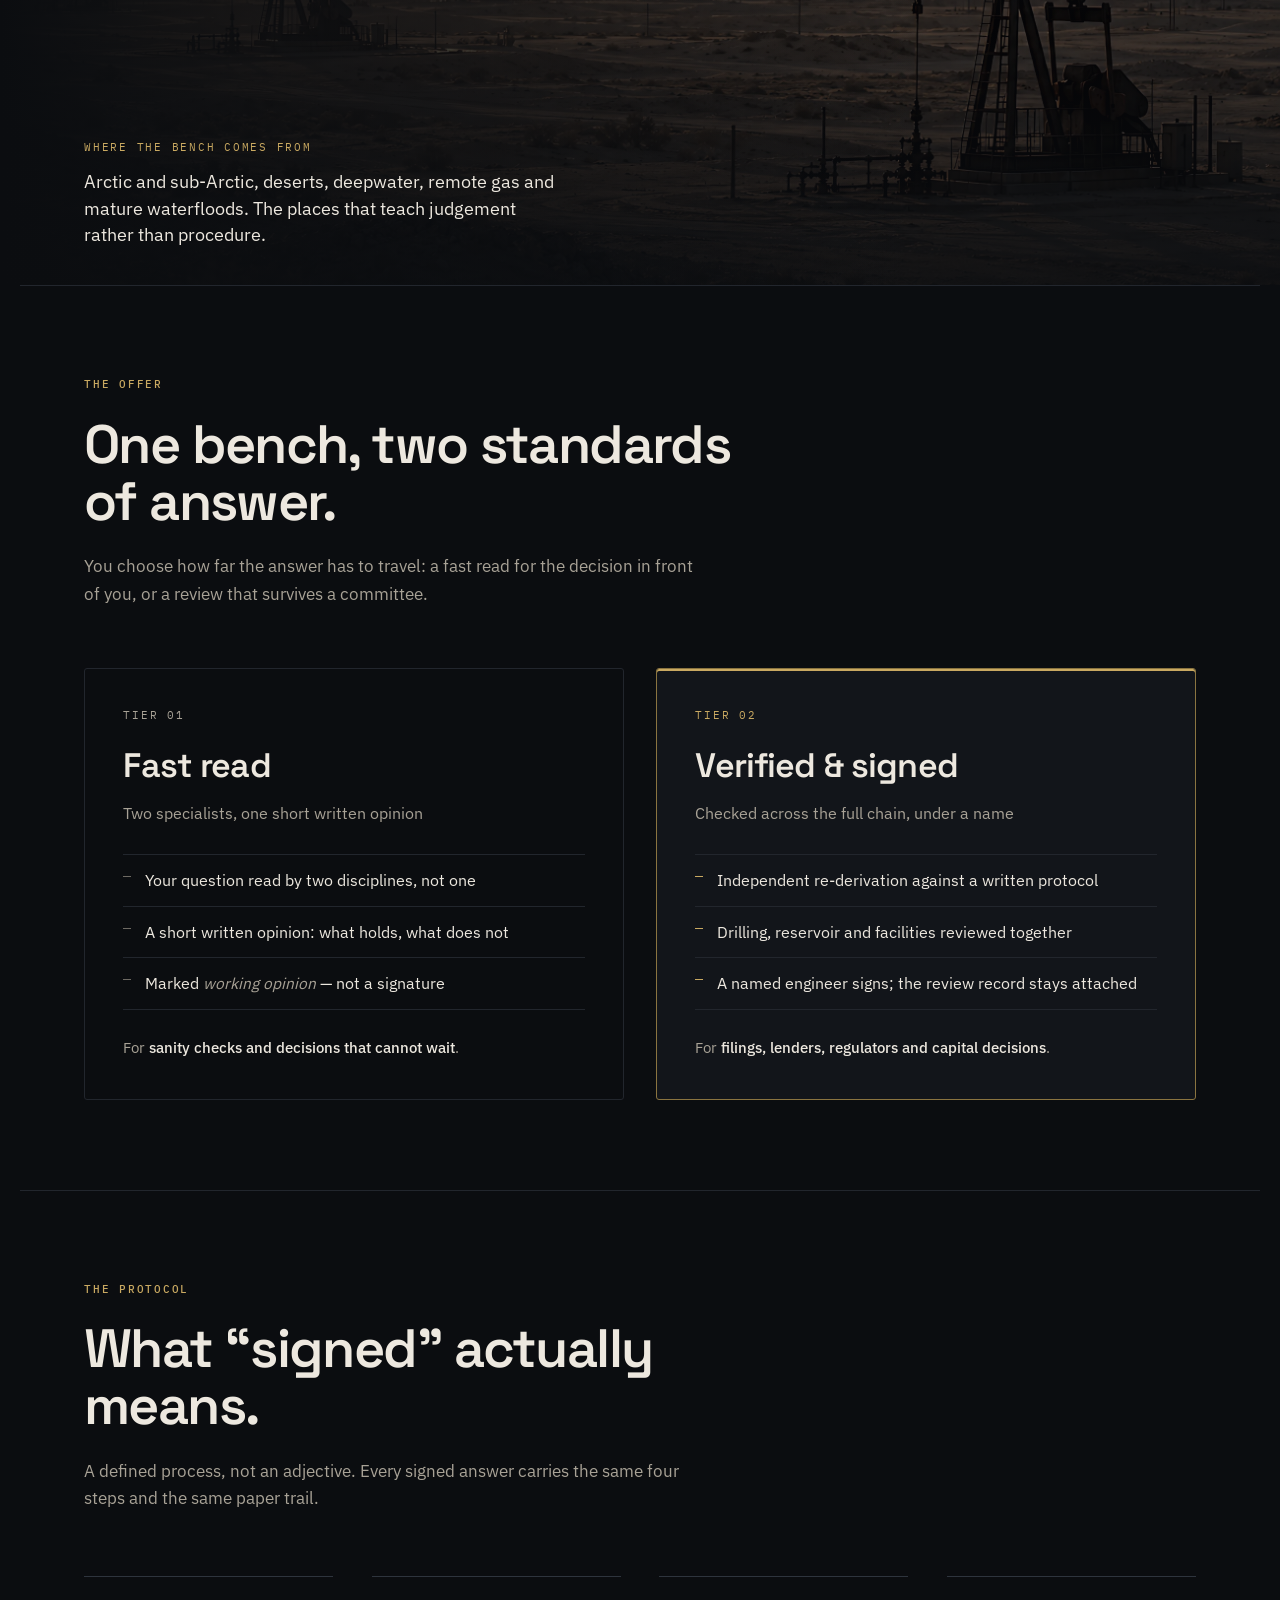
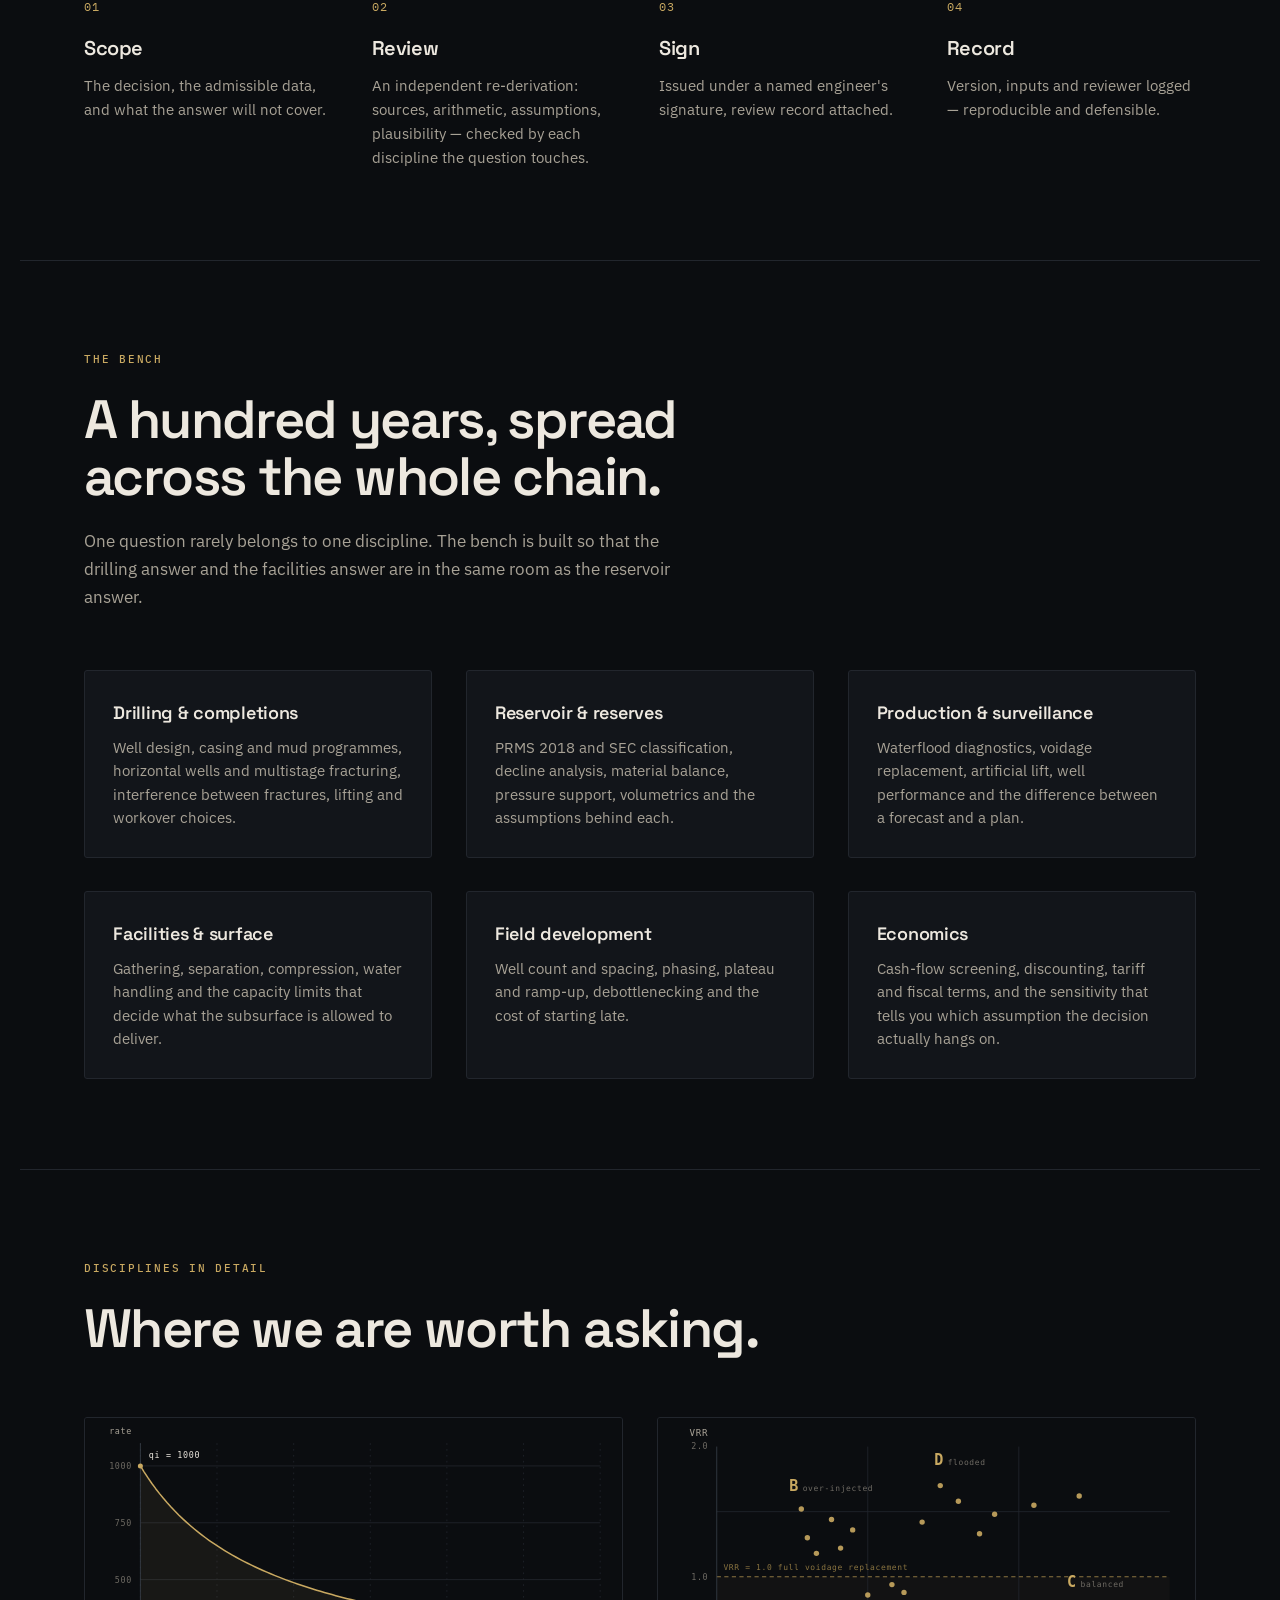
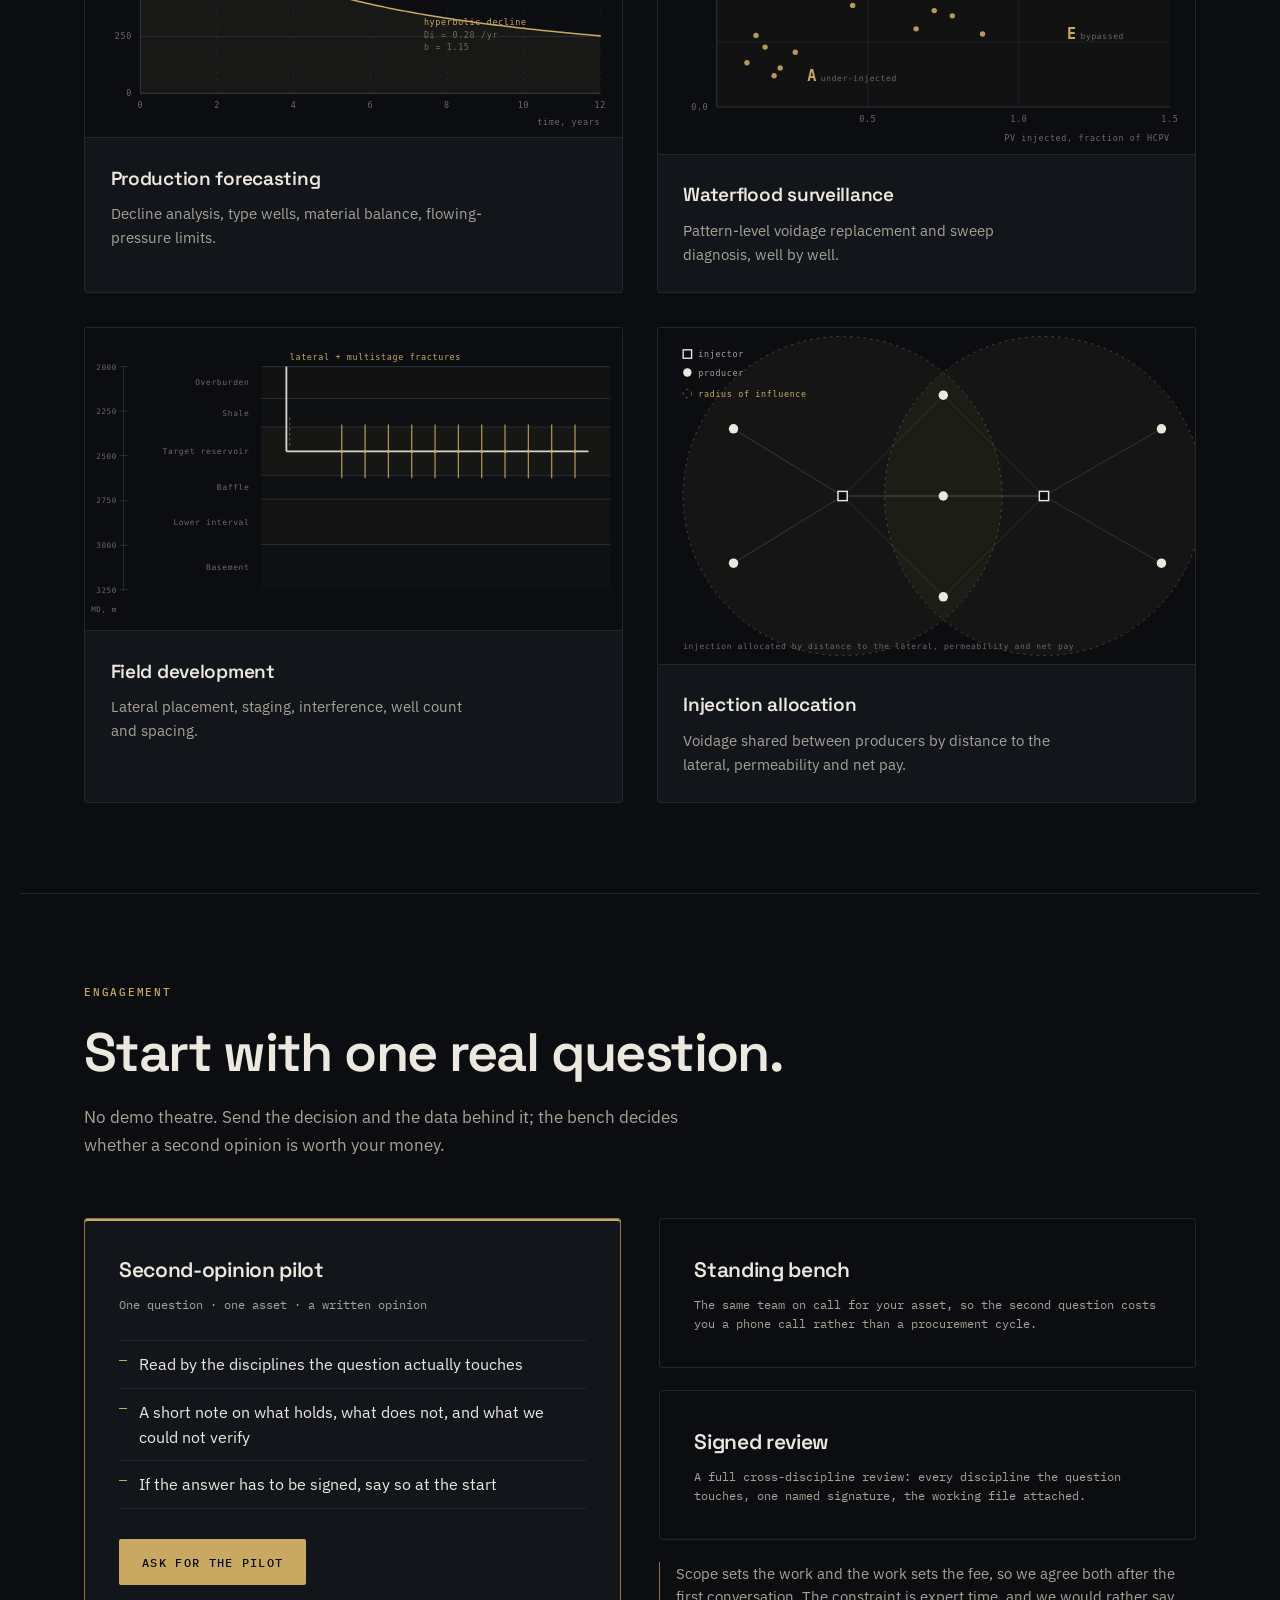
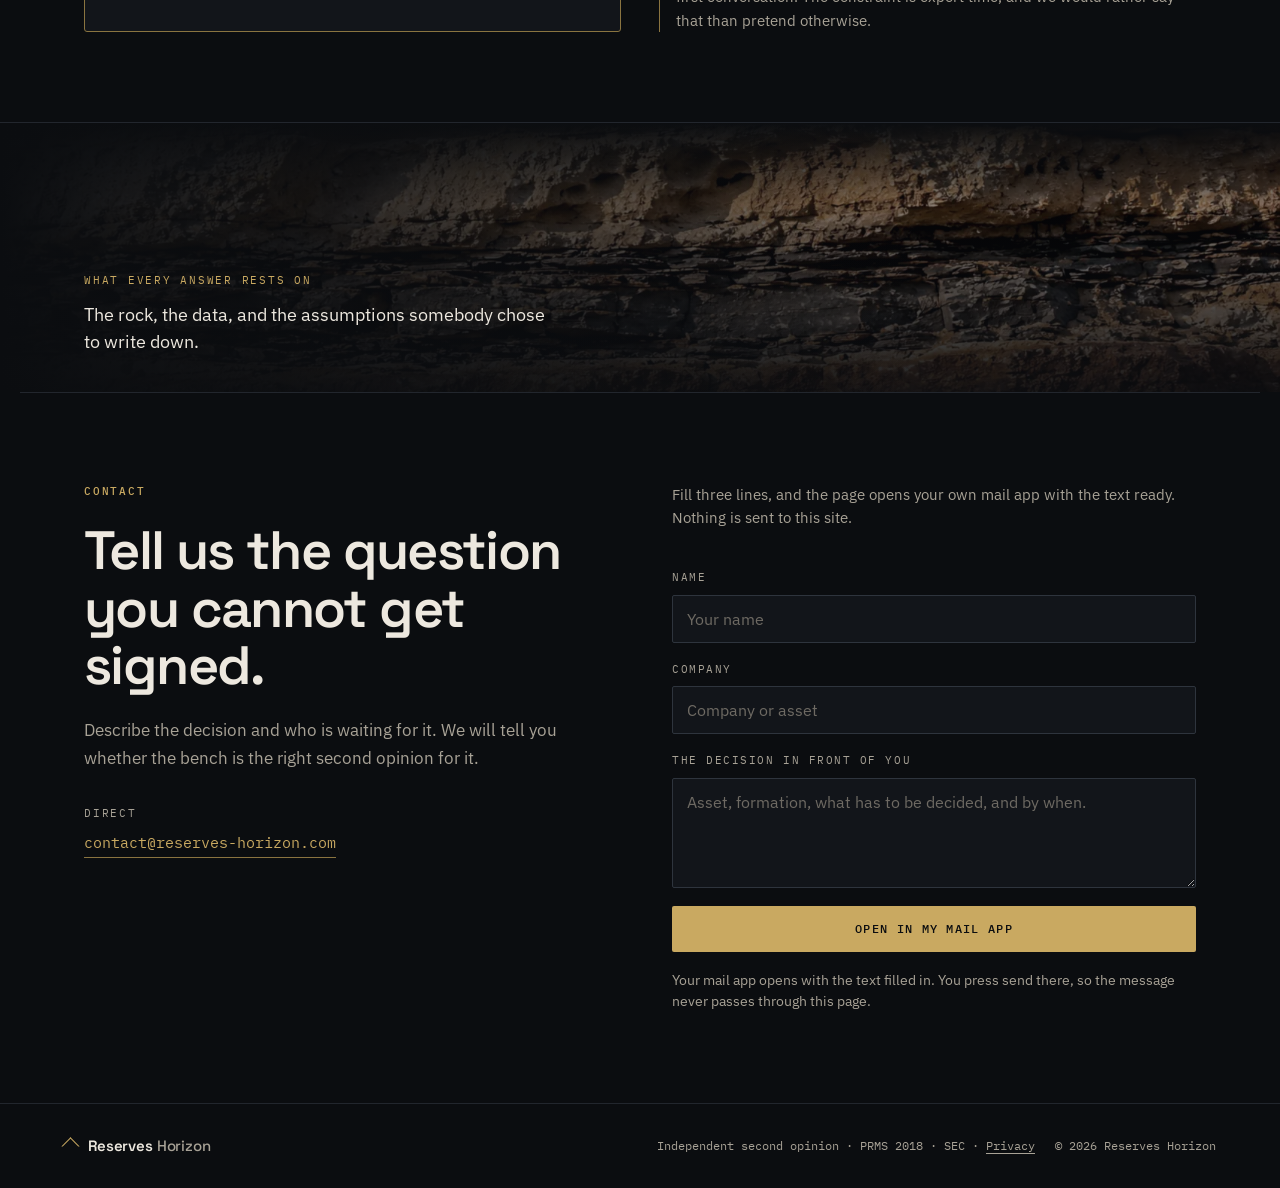
==== commit 0d0302cf: "Remove the form: mailto builder only, self-hosted fonts, privacy page" ====
--- a/index.html
+++ b/index.html
@@ -6,9 +6,6 @@
 <title>Reserves Horizon — A fast second opinion on subsurface and wells</title>
 <meta name="description" content="An independent second opinion from a bench with more than a hundred years of combined experience: drilling, completions, reservoir, production and surface facilities, in the difficult regions.">
 <meta name="theme-color" content="#0B0D10">
-<link rel="preconnect" href="https://fonts.googleapis.com">
-<link rel="preconnect" href="https://fonts.gstatic.com" crossorigin>
-<link href="https://fonts.googleapis.com/css2?family=Space+Grotesk:wght@500;600;700&family=IBM+Plex+Mono:wght@400;500&family=IBM+Plex+Sans:wght@400;500&display=swap" rel="stylesheet">
 <link rel="stylesheet" href="style.css">
 </head>
 <body>
@@ -328,39 +325,27 @@
         </p>
       </div>
 
-      <!-- FormSubmit.co. Адрес получателя не лежит в разметке открытым текстом:
-           он собирается скриптом из частей и подставляется в action при загрузке.
-           Первое письмо требует подтверждения адреса (одноразовая ссылка). -->
-      <form class="form" id="lead-form" method="POST"
-            data-p1="a3V0dXpvdmFw" data-p2="QGdtYWls" data-p3="LmNvbQ==">
-        <input type="hidden" name="_subject" value="Second opinion request — reserves-horizon.com">
-        <input type="hidden" name="_template" value="table">
-        <input type="hidden" name="_next" value="https://www.reserves-horizon.com/#sent">
-        <input type="hidden" name="_blacklist" value="seo services, backlink, guest post, casino, viagra, crypto giveaway, loan offer">
-        <!-- приманка для ботов: люди это поле не видят и не заполняют -->
-        <input type="text" name="_honey" tabindex="-1" autocomplete="off"
-               style="position:absolute;left:-9999px;width:1px;height:1px;opacity:0" aria-hidden="true">
+      <!-- Nothing is collected here. The page composes a mailto: link in the
+           browser; the visitor sends the message from their own mail client. -->
+      <div class="form brief" id="brief">
+        <p class="brief__intro">Fill three lines, and the page opens your own mail app with the
+          text ready. Nothing is sent to this site.</p>
         <div class="field">
-          <label for="name">Name</label>
-          <input id="name" name="name" type="text" autocomplete="name" required>
+          <label for="b-name">Name</label>
+          <input id="b-name" type="text" autocomplete="name" placeholder="Your name">
         </div>
         <div class="field">
-          <label for="company">Company</label>
-          <input id="company" name="company" type="text" autocomplete="organization" required>
+          <label for="b-company">Company</label>
+          <input id="b-company" type="text" autocomplete="organization" placeholder="Company or asset">
         </div>
         <div class="field">
-          <label for="email">Work email</label>
-          <input id="email" name="email" type="email" autocomplete="email" required>
+          <label for="b-brief">The decision in front of you</label>
+          <textarea id="b-brief" rows="4" placeholder="Asset, formation, what has to be decided, and by when."></textarea>
         </div>
-        <div class="field">
-          <label for="brief">The decision in front of you</label>
-          <textarea id="brief" name="brief" rows="4"
-            placeholder="Asset, formation, what has to be decided, and by when."></textarea>
-        </div>
-        <button class="btn btn--solid btn--full" type="submit">Send</button>
-        <p class="form__note">We reply from a named person, not a mailbox.</p>
-        <p class="form__sent" id="sent" hidden>Received. The bench will come back to you directly.</p>
-      </form>
+        <button class="btn btn--solid btn--full" type="button" id="b-open">Open in my mail app</button>
+        <p class="form__note">Your mail app opens with the text filled in. You press send there, so
+          the message never passes through this page.</p>
+      </div>
     </div>
   </section>
 
@@ -372,7 +357,8 @@
       <span class="wordmark__mark" aria-hidden="true"></span>
       <span class="wordmark__text">Reserves<span class="wordmark__thin">&nbsp;Horizon</span></span>
     </p>
-    <p class="footer__meta">Independent second opinion · PRMS 2018 · SEC</p>
+    <p class="footer__meta">Independent second opinion · PRMS 2018 · SEC ·
+      <a class="footer__link" href="privacy.html">Privacy</a></p>
     <p class="footer__copy">© 2026 Reserves Horizon</p>
   </div>
 </footer>
@@ -403,32 +389,32 @@
     setTimeout(showAll, 2500);
   })();
 
-  // Подтверждение отправки после редиректа FormSubmit.
+  // Конструктор письма: собирает mailto прямо в браузере, ничего не отправляет.
   (function () {
-    if (location.hash !== '#sent') return;
-    var el = document.getElementById('sent');
-    if (el) { el.hidden = false; el.scrollIntoView({ block: 'center' }); }
-  })();
-
-  // Форма: адрес получателя собирается на клиенте, в разметке его нет.
-  // Плюс два фильтра: скрытая приманка и слишком быстрое заполнение.
-  (function () {
-    var form = document.getElementById('lead-form');
-    if (!form) return;
-
-    var parts = [form.dataset.p1, form.dataset.p2, form.dataset.p3].join('');
-    var endpoint = 'https://formsubmit.co/' + atob(parts);
-    form.setAttribute('action', endpoint);
-
-    var opened = Date.now();
-
-    form.addEventListener('submit', function (e) {
-      var honey = form.querySelector('input[name="_honey"]');
-      var tooFast = Date.now() - opened < 4000;
-      if ((honey && honey.value) || tooFast) {
-        e.preventDefault();
-        window.location.hash = 'sent';
-      }
+    var btn = document.getElementById('b-open');
+    if (!btn) return;
+    var to = 'contact@reserves-horizon.com';
+
+    btn.addEventListener('click', function () {
+      var name = (document.getElementById('b-name').value || '').trim();
+      var company = (document.getElementById('b-company').value || '').trim();
+      var brief = (document.getElementById('b-brief').value || '').trim();
+
+      var body = [];
+      if (name) body.push('Name: ' + name);
+      if (company) body.push('Company: ' + company);
+      body.push('');
+      body.push(brief || '');
+      body.push('');
+      body.push('--');
+      body.push('Sent from reserves-horizon.com');
+
+      var subject = 'Second opinion — ' + (company || name || 'request');
+      var href = 'mailto:' + to +
+        '?subject=' + encodeURIComponent(subject) +
+        '&body=' + encodeURIComponent(body.join('\n'));
+      window.__mailto = href;
+      window.location.href = href;
     });
   })();
 </script>
--- a/style.css
+++ b/style.css
@@ -1,3 +1,117 @@
+/* self-hosted fonts: no requests to Google, no IP transfer */
+@font-face {
+  font-family: 'IBM Plex Mono';
+  font-style: normal;
+  font-weight: 400;
+  font-display: swap;
+  src: url('assets/fonts/IBMPlexMono-400-latin-ext.woff2') format('woff2');
+  unicode-range: U+0100-02AF,U+0304,U+0308,U+0329,U+1E00-1E9F,U+1EF2-1EFF,U+2020,U+20A0-20AB,U+20AD-20C0,U+2113,U+2C60-2C7F,U+A720-A7FF;
+}
+@font-face {
+  font-family: 'IBM Plex Mono';
+  font-style: normal;
+  font-weight: 400;
+  font-display: swap;
+  src: url('assets/fonts/IBMPlexMono-400-latin.woff2') format('woff2');
+  unicode-range: U+0000-00FF,U+0131,U+0152-0153,U+02BB-02BC,U+02C6,U+02DA,U+02DC,U+0304,U+0308,U+0329,U+2000-206F,U+20AC,U+2122,U+2191,U+2193,U+2212,U+2215,U+FEFF,U+FFFD;
+}
+@font-face {
+  font-family: 'IBM Plex Mono';
+  font-style: normal;
+  font-weight: 500;
+  font-display: swap;
+  src: url('assets/fonts/IBMPlexMono-500-latin-ext.woff2') format('woff2');
+  unicode-range: U+0100-02AF,U+0304,U+0308,U+0329,U+1E00-1E9F,U+1EF2-1EFF,U+2020,U+20A0-20AB,U+20AD-20C0,U+2113,U+2C60-2C7F,U+A720-A7FF;
+}
+@font-face {
+  font-family: 'IBM Plex Mono';
+  font-style: normal;
+  font-weight: 500;
+  font-display: swap;
+  src: url('assets/fonts/IBMPlexMono-500-latin.woff2') format('woff2');
+  unicode-range: U+0000-00FF,U+0131,U+0152-0153,U+02BB-02BC,U+02C6,U+02DA,U+02DC,U+0304,U+0308,U+0329,U+2000-206F,U+20AC,U+2122,U+2191,U+2193,U+2212,U+2215,U+FEFF,U+FFFD;
+}
+@font-face {
+  font-family: 'IBM Plex Sans';
+  font-style: normal;
+  font-weight: 400;
+  font-display: swap;
+  src: url('assets/fonts/IBMPlexSans-400-latin-ext.woff2') format('woff2');
+  unicode-range: U+0100-02AF,U+0304,U+0308,U+0329,U+1E00-1E9F,U+1EF2-1EFF,U+2020,U+20A0-20AB,U+20AD-20C0,U+2113,U+2C60-2C7F,U+A720-A7FF;
+}
+@font-face {
+  font-family: 'IBM Plex Sans';
+  font-style: normal;
+  font-weight: 400;
+  font-display: swap;
+  src: url('assets/fonts/IBMPlexSans-400-latin.woff2') format('woff2');
+  unicode-range: U+0000-00FF,U+0131,U+0152-0153,U+02BB-02BC,U+02C6,U+02DA,U+02DC,U+0304,U+0308,U+0329,U+2000-206F,U+20AC,U+2122,U+2191,U+2193,U+2212,U+2215,U+FEFF,U+FFFD;
+}
+@font-face {
+  font-family: 'IBM Plex Sans';
+  font-style: normal;
+  font-weight: 500;
+  font-display: swap;
+  src: url('assets/fonts/IBMPlexSans-500-latin-ext.woff2') format('woff2');
+  unicode-range: U+0100-02AF,U+0304,U+0308,U+0329,U+1E00-1E9F,U+1EF2-1EFF,U+2020,U+20A0-20AB,U+20AD-20C0,U+2113,U+2C60-2C7F,U+A720-A7FF;
+}
+@font-face {
+  font-family: 'IBM Plex Sans';
+  font-style: normal;
+  font-weight: 500;
+  font-display: swap;
+  src: url('assets/fonts/IBMPlexSans-500-latin.woff2') format('woff2');
+  unicode-range: U+0000-00FF,U+0131,U+0152-0153,U+02BB-02BC,U+02C6,U+02DA,U+02DC,U+0304,U+0308,U+0329,U+2000-206F,U+20AC,U+2122,U+2191,U+2193,U+2212,U+2215,U+FEFF,U+FFFD;
+}
+@font-face {
+  font-family: 'Space Grotesk';
+  font-style: normal;
+  font-weight: 500;
+  font-display: swap;
+  src: url('assets/fonts/SpaceGrotesk-500-latin-ext.woff2') format('woff2');
+  unicode-range: U+0100-02AF,U+0304,U+0308,U+0329,U+1E00-1E9F,U+1EF2-1EFF,U+2020,U+20A0-20AB,U+20AD-20C0,U+2113,U+2C60-2C7F,U+A720-A7FF;
+}
+@font-face {
+  font-family: 'Space Grotesk';
+  font-style: normal;
+  font-weight: 500;
+  font-display: swap;
+  src: url('assets/fonts/SpaceGrotesk-500-latin.woff2') format('woff2');
+  unicode-range: U+0000-00FF,U+0131,U+0152-0153,U+02BB-02BC,U+02C6,U+02DA,U+02DC,U+0304,U+0308,U+0329,U+2000-206F,U+20AC,U+2122,U+2191,U+2193,U+2212,U+2215,U+FEFF,U+FFFD;
+}
+@font-face {
+  font-family: 'Space Grotesk';
+  font-style: normal;
+  font-weight: 600;
+  font-display: swap;
+  src: url('assets/fonts/SpaceGrotesk-600-latin-ext.woff2') format('woff2');
+  unicode-range: U+0100-02AF,U+0304,U+0308,U+0329,U+1E00-1E9F,U+1EF2-1EFF,U+2020,U+20A0-20AB,U+20AD-20C0,U+2113,U+2C60-2C7F,U+A720-A7FF;
+}
+@font-face {
+  font-family: 'Space Grotesk';
+  font-style: normal;
+  font-weight: 600;
+  font-display: swap;
+  src: url('assets/fonts/SpaceGrotesk-600-latin.woff2') format('woff2');
+  unicode-range: U+0000-00FF,U+0131,U+0152-0153,U+02BB-02BC,U+02C6,U+02DA,U+02DC,U+0304,U+0308,U+0329,U+2000-206F,U+20AC,U+2122,U+2191,U+2193,U+2212,U+2215,U+FEFF,U+FFFD;
+}
+@font-face {
+  font-family: 'Space Grotesk';
+  font-style: normal;
+  font-weight: 700;
+  font-display: swap;
+  src: url('assets/fonts/SpaceGrotesk-700-latin-ext.woff2') format('woff2');
+  unicode-range: U+0100-02AF,U+0304,U+0308,U+0329,U+1E00-1E9F,U+1EF2-1EFF,U+2020,U+20A0-20AB,U+20AD-20C0,U+2113,U+2C60-2C7F,U+A720-A7FF;
+}
+@font-face {
+  font-family: 'Space Grotesk';
+  font-style: normal;
+  font-weight: 700;
+  font-display: swap;
+  src: url('assets/fonts/SpaceGrotesk-700-latin.woff2') format('woff2');
+  unicode-range: U+0000-00FF,U+0131,U+0152-0153,U+02BB-02BC,U+02C6,U+02DA,U+02DC,U+0304,U+0308,U+0329,U+2000-206F,U+20AC,U+2122,U+2191,U+2193,U+2212,U+2215,U+FEFF,U+FFFD;
+}
+
 /* ============================================================
    Reserves Horizon — design system
    Direction: engineering document, not SaaS landing.
@@ -642,3 +756,34 @@
   color: var(--gold);
   font-size: 14px;
 }
+
+/* ── legal page ─────────────────────────────────────────── */
+
+.legal {
+  max-width: 760px;
+  padding-top: clamp(56px, 8vh, 96px);
+}
+.legal__h1 {
+  font-family: var(--display);
+  font-size: clamp(30px, 4vw, 46px);
+  line-height: 1.05;
+  letter-spacing: -0.025em;
+  margin: 18px 0 22px;
+}
+.legal__lead { color: var(--paper-dim); font-size: 17px; max-width: 60ch; }
+.legal h2 {
+  font-family: var(--display);
+  font-size: 20px;
+  letter-spacing: -0.015em;
+  margin: 40px 0 10px;
+}
+.legal p, .legal li { color: var(--paper-dim); font-size: 15.5px; line-height: 1.65; max-width: 68ch; }
+.legal ul { margin: 10px 0 0 18px; }
+.legal li { margin-bottom: 6px; }
+.legal__mono { font-family: var(--mono); font-size: 13.5px; color: var(--paper); }
+.legal__date { font-family: var(--mono); font-size: 12px; letter-spacing: 0.06em; color: var(--grey-dim, #8C857A); }
+.legal__rule { border: 0; border-top: var(--rule); margin: 48px 0 0; }
+
+/* brief builder */
+.brief__intro { color: var(--paper-dim); font-size: 14.5px; margin-bottom: 22px; }
+.footer__link { color: inherit; text-decoration: underline; text-underline-offset: 3px; }
